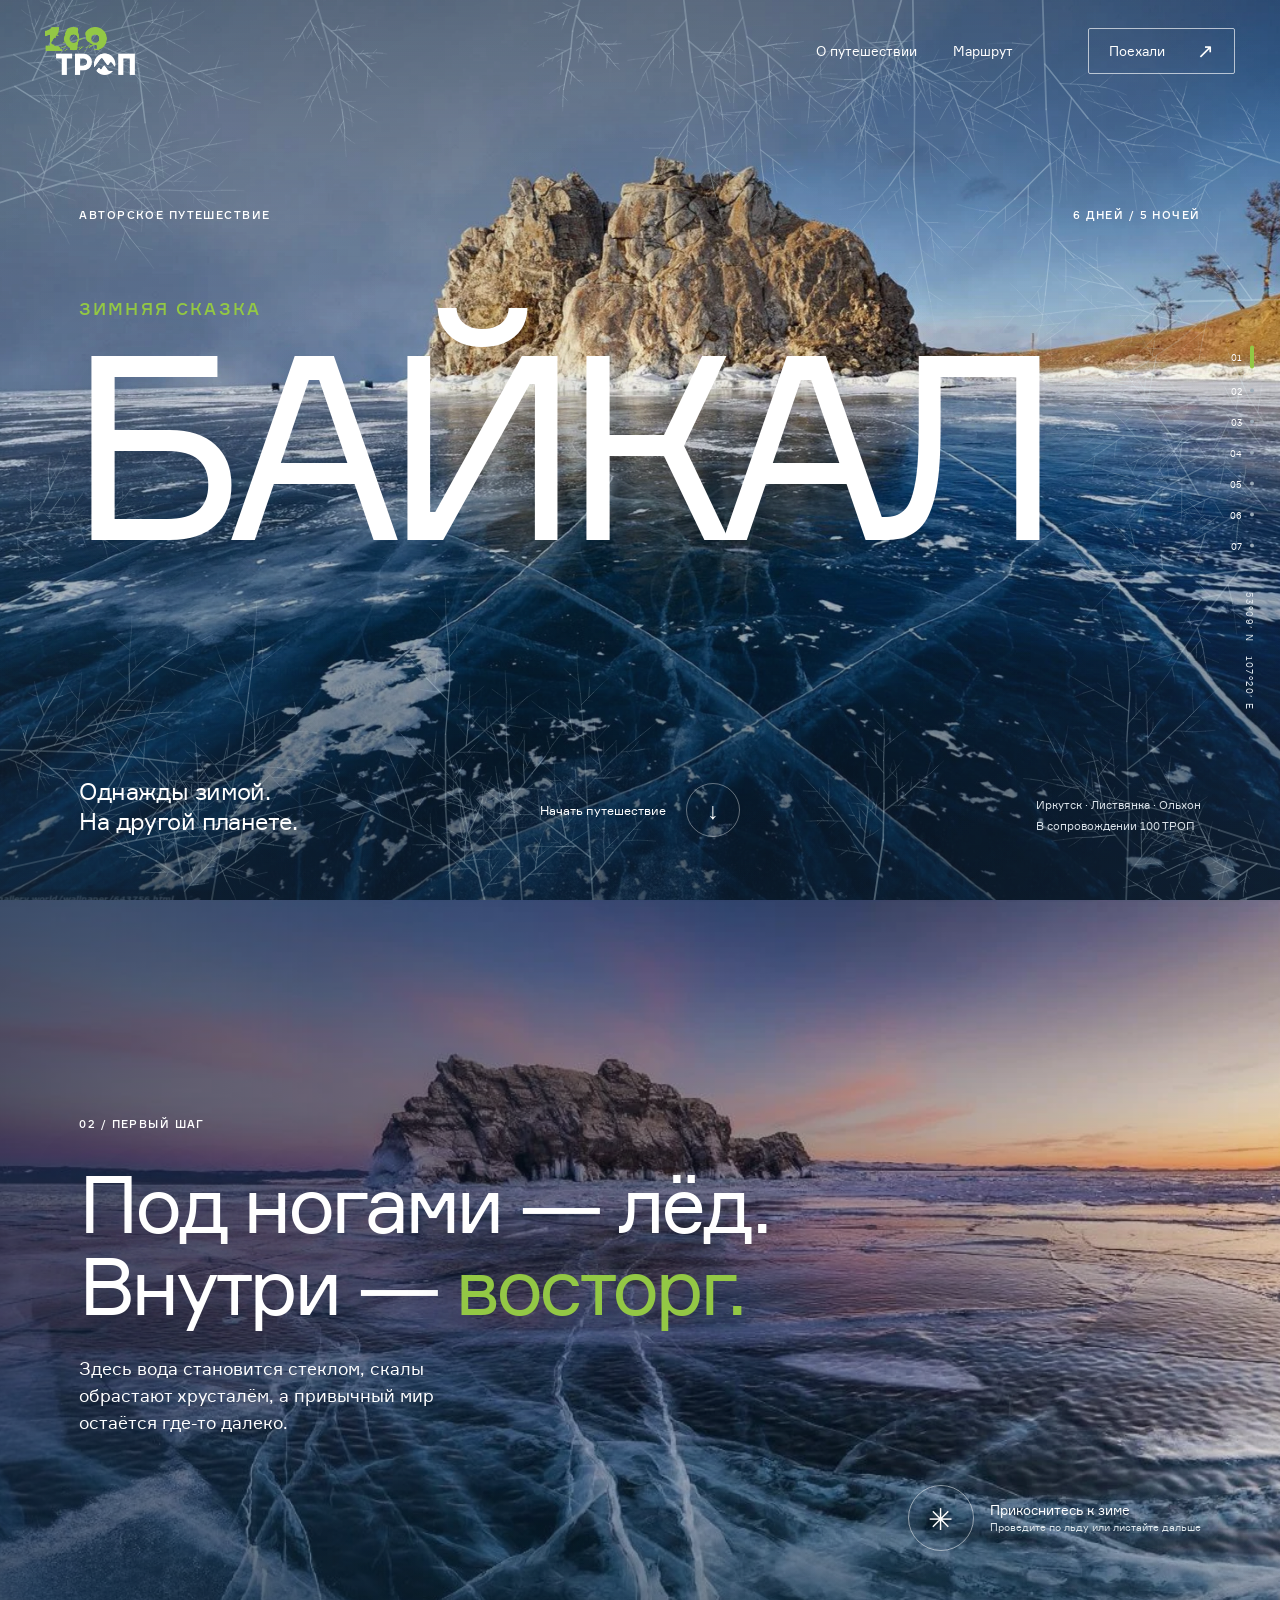
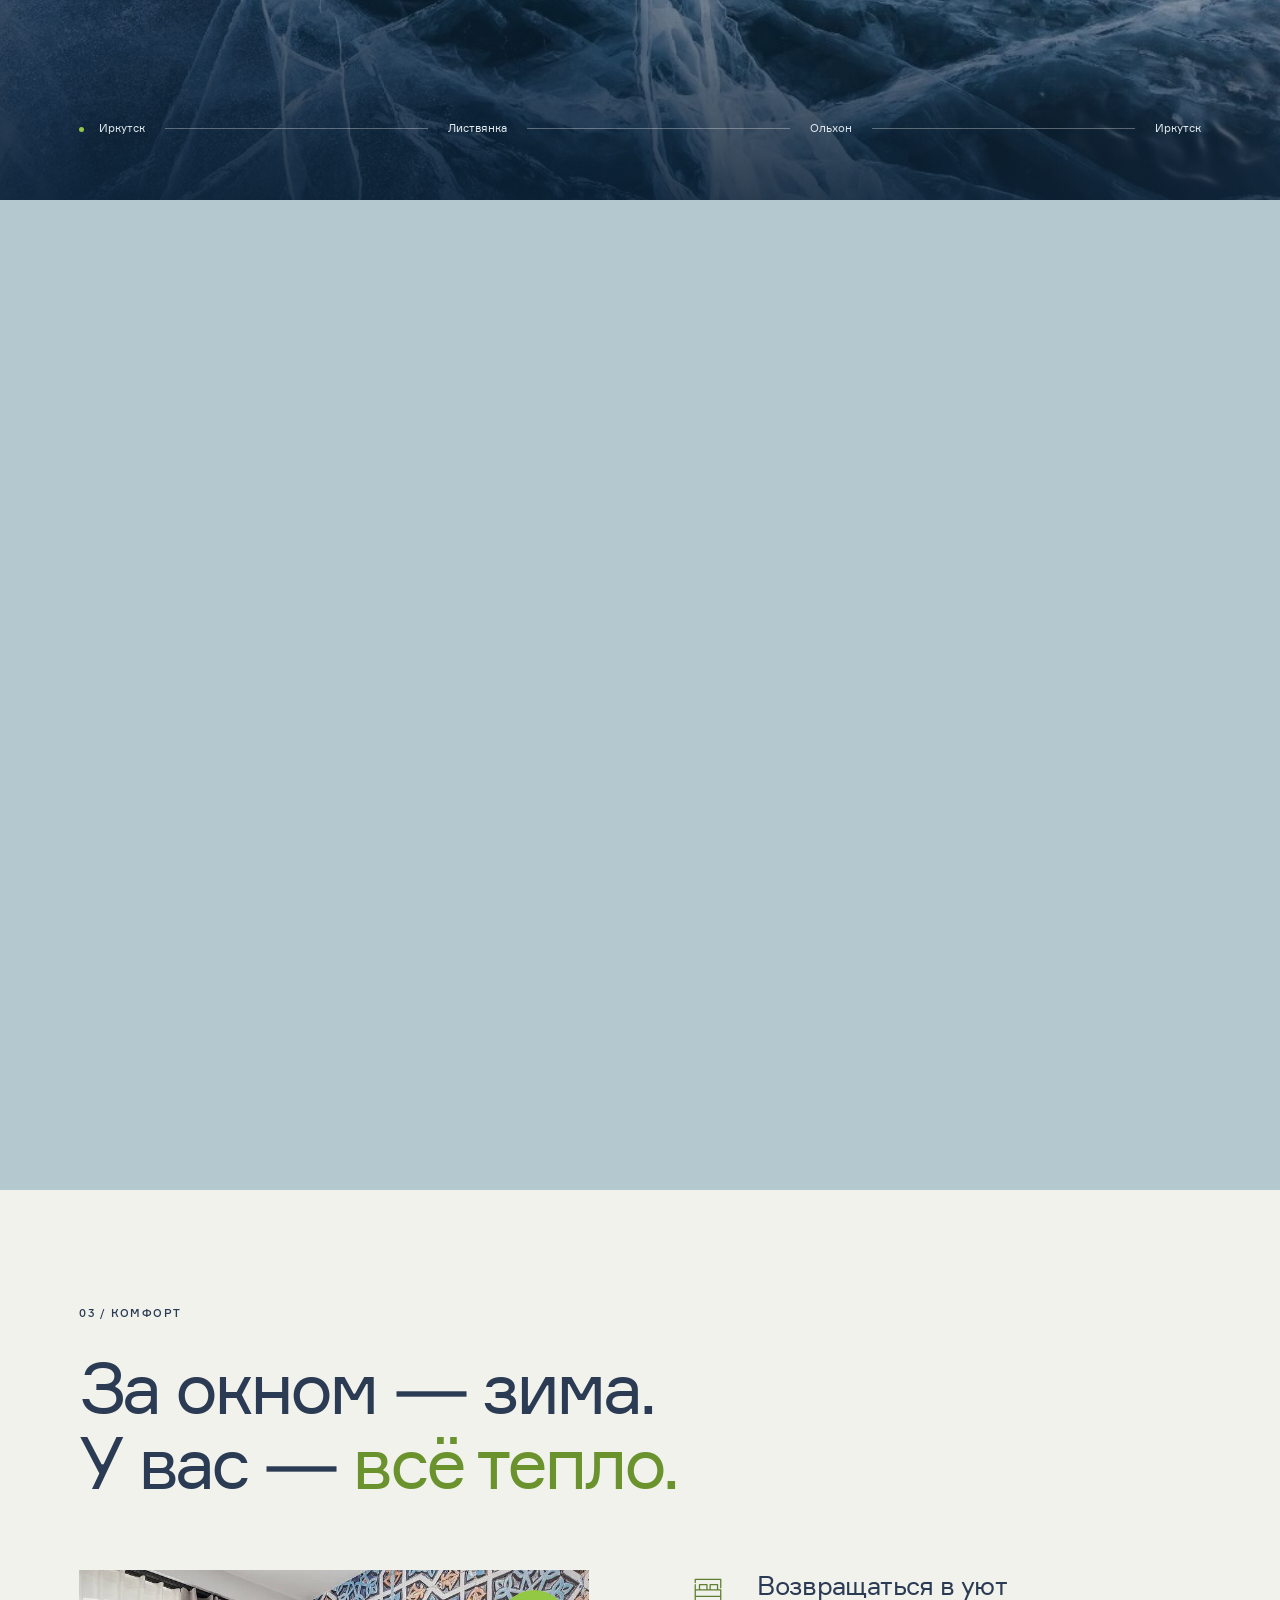
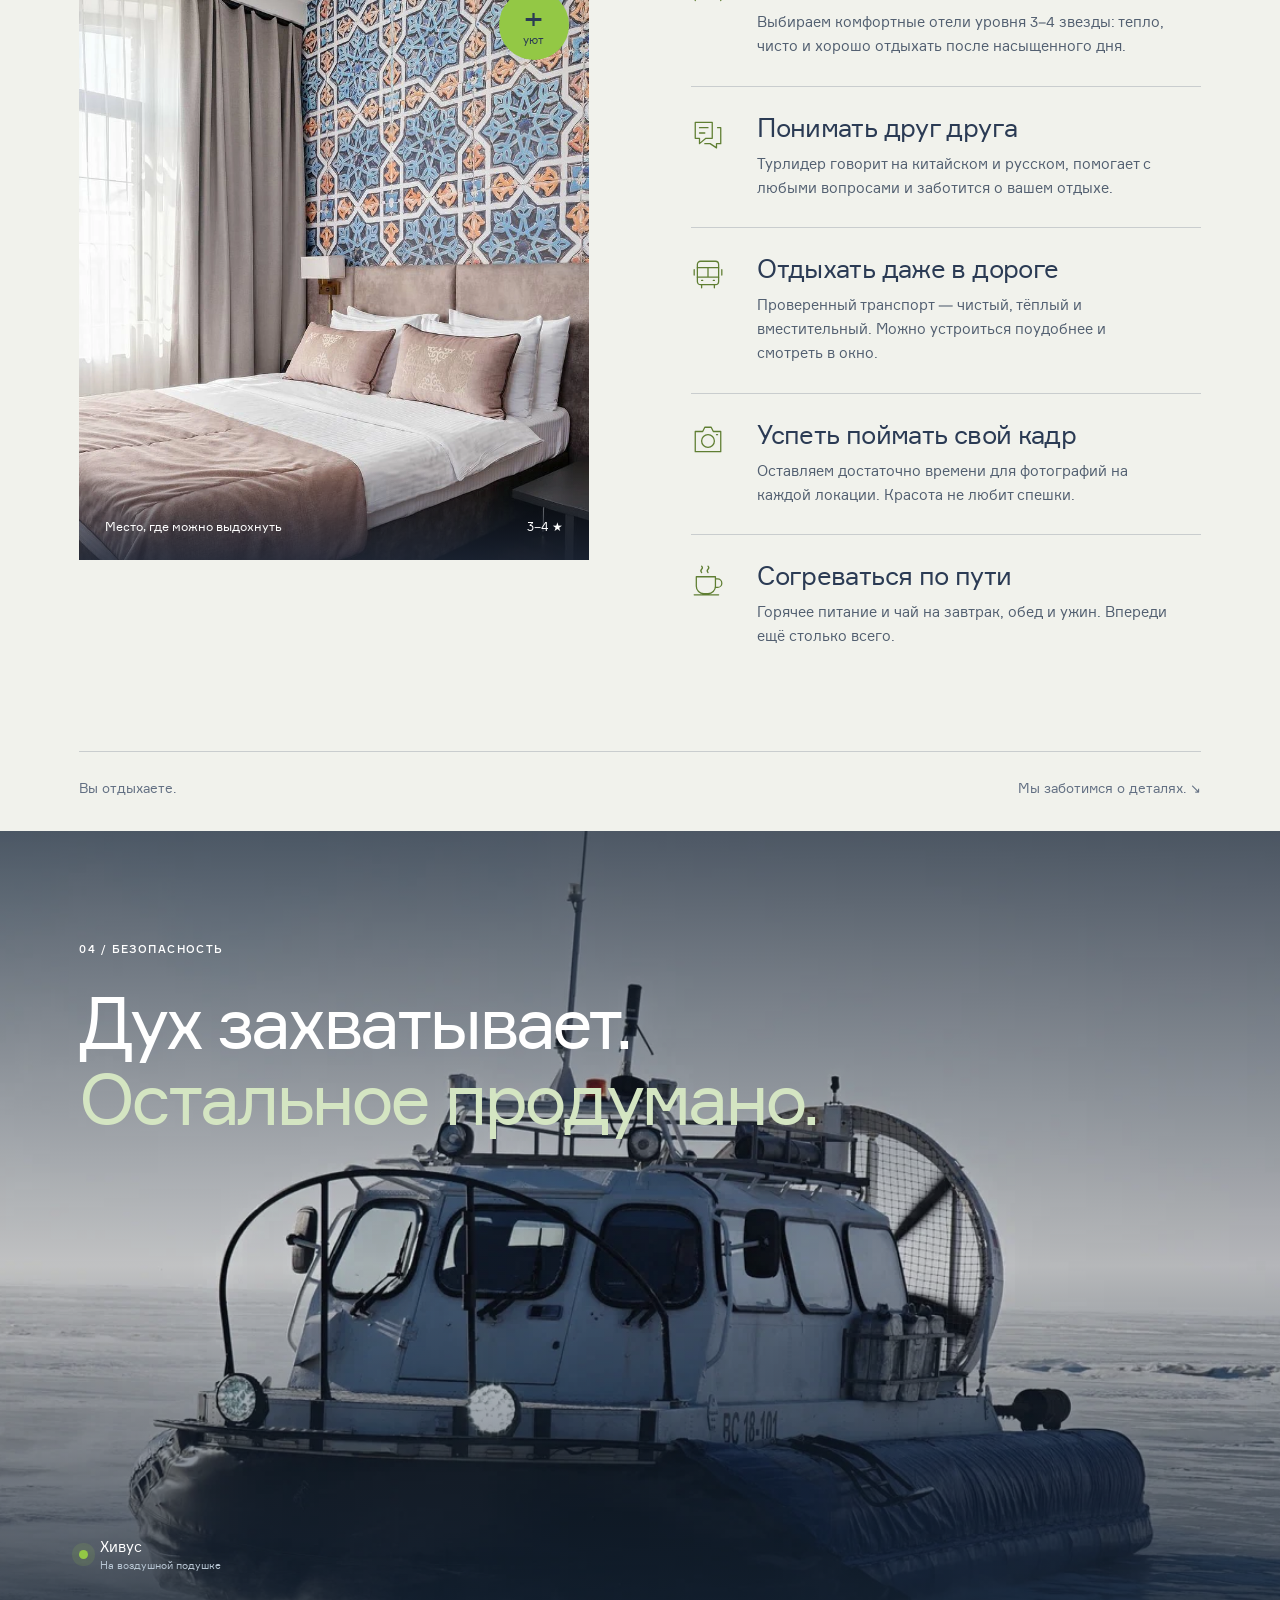
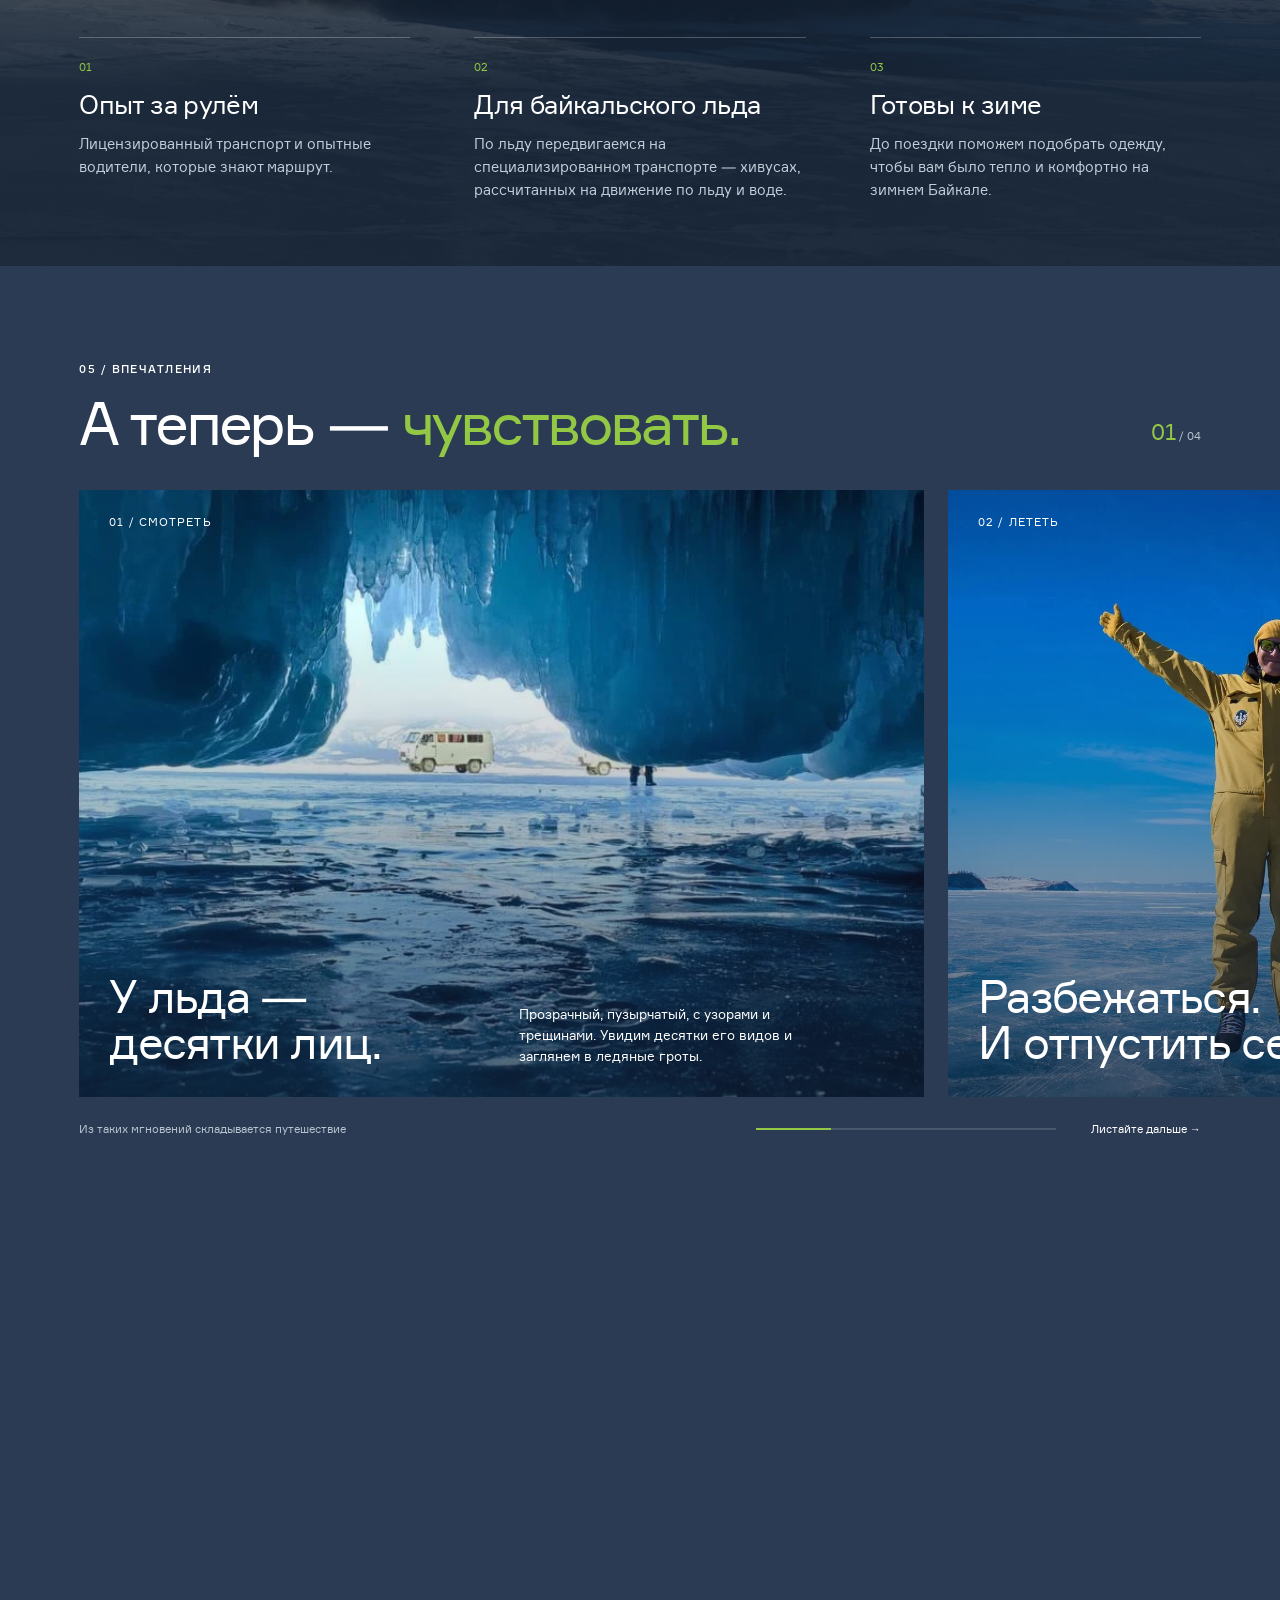
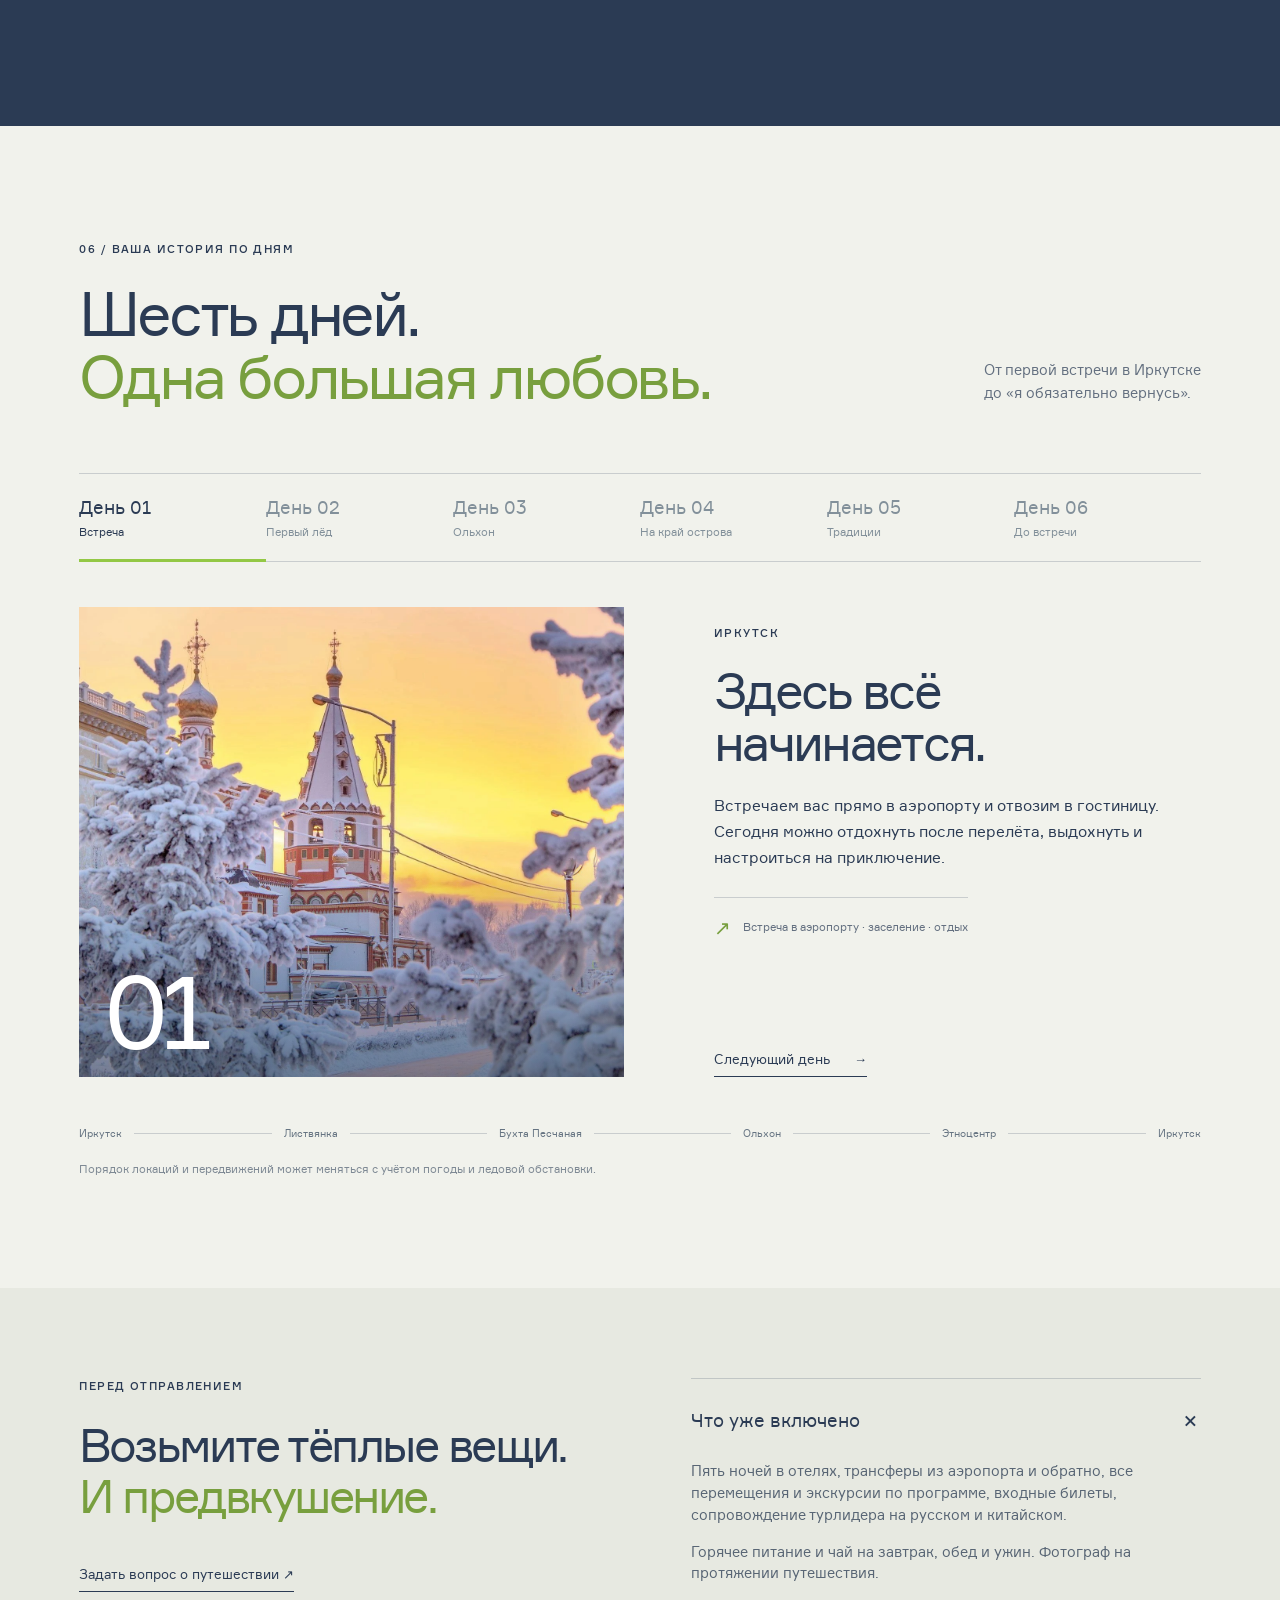
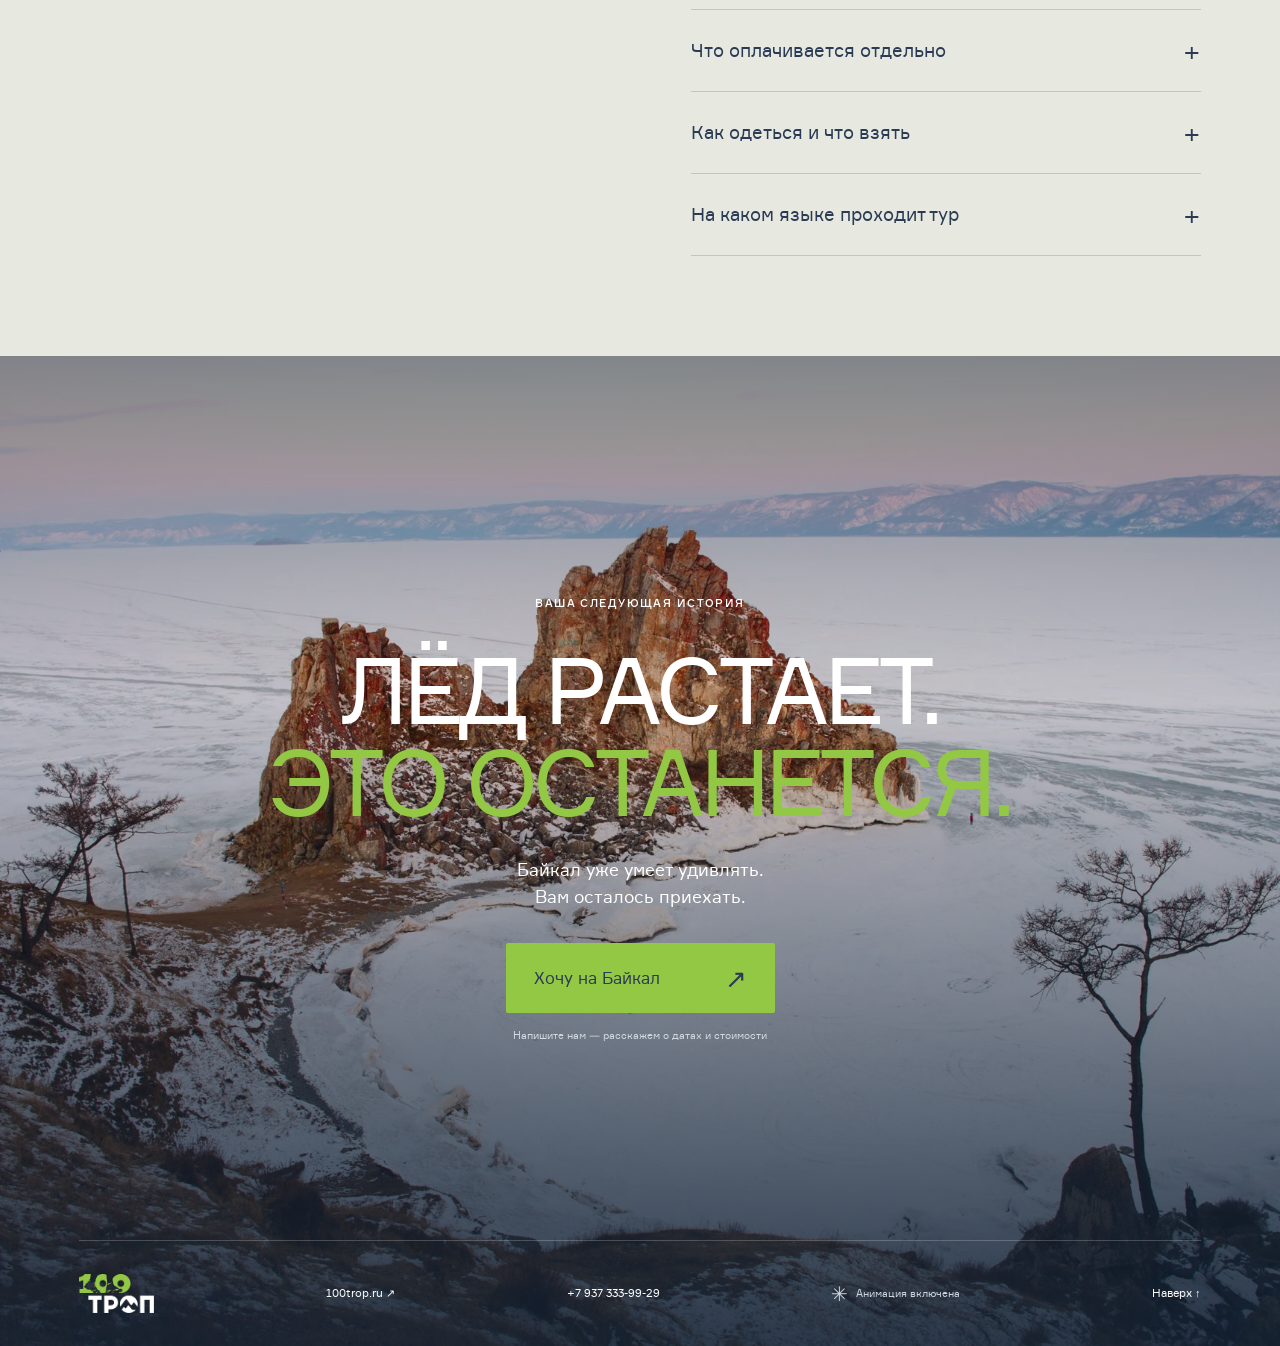
==== index.html @ 5d5bd8a5 "Add files via upload" ====
<!DOCTYPE html>
<html lang="ru">
<head>
<meta charset="UTF-8"><meta name="viewport" content="width=device-width, initial-scale=1.0">
<meta name="theme-color" content="#2B3B54">
<title>Зимняя сказка Байкала — 100 ТРОП</title>
<meta name="description" content="Шесть дней на зимнем Байкале: прозрачный лёд, Ольхон, хивусы и ужин в ледяной пещере. Комфортные отели и сопровождение на русском и китайском языках.">
<meta property="og:title" content="Байкал. Почувствовать зиму — 100 ТРОП"><meta property="og:description" content="Шесть дней, которые останутся с вами. Интерактивная история путешествия по зимнему Байкалу.">
<meta property="og:image" content="https://baikal-100trop-story.alexandrcovax.chatgpt.site/assets/hero.webp">
<link rel="icon" href="assets/favicon.svg" type="image/svg+xml">
<link rel="preload" href="assets/formular-regular.woff2" as="font" type="font/woff2" crossorigin>
<link rel="preload" href="assets/hero.webp" as="image"><link rel="stylesheet" href="style.css">
<script defer src="app.js"></script>
</head>
<body>
<a class="skip" href="#comfort">Перейти к содержанию</a>
<div class="reading-progress" aria-hidden="true"><i></i></div>
<header class="site-header">
<a href="#home" class="brand" aria-label="100 ТРОП — в начало"><img src="assets/logo.png" width="702" height="372" alt="100 ТРОП"></a>
<nav class="top-nav" aria-label="Основная навигация"><a href="#comfort">О путешествии</a><a href="#route">Маршрут</a></nav>
<a class="header-cta" href="#join">Поехали <span aria-hidden="true">↗</span></a>
</header>
<aside class="chapter-nav" aria-label="Главы путешествия">
<a href="#home" class="active" aria-label="01. Байкал"><span>01</span><i></i></a>
<a href="#discovery" aria-label="02. Первое знакомство"><span>02</span><i></i></a>
<a href="#comfort" aria-label="03. Комфорт"><span>03</span><i></i></a>
<a href="#safety" aria-label="04. Безопасность"><span>04</span><i></i></a>
<a href="#feel" aria-label="05. Впечатления"><span>05</span><i></i></a>
<a href="#route" aria-label="06. Маршрут"><span>06</span><i></i></a>
<a href="#join" aria-label="07. Поехали"><span>07</span><i></i></a>
</aside>
<main>
<section class="hero" id="home" data-chapter="01">
<img class="hero-image" src="assets/hero.webp" width="1600" height="1068" alt="Скала Шаманка и прозрачный байкальский лёд с белыми трещинами" fetchpriority="high">
<div class="hero-shade"></div><canvas id="hero-frost" aria-hidden="true"></canvas>
<div class="hero-topline"><span class="eyebrow">Авторское путешествие</span><span class="eyebrow">6 дней / 5 ночей</span></div>
<div class="hero-title"><p class="eyebrow lime">Зимняя сказка</p><h1>БАЙКАЛ</h1></div>
<div class="hero-bottom"><p>Однажды зимой.<br>На другой планете.</p><a class="round-link" href="#discovery"><span>Начать путешествие</span><b aria-hidden="true">↓</b></a><p class="hero-note">Иркутск · Листвянка · Ольхон<br>В сопровождении 100 ТРОП</p></div>
<span class="hero-coordinates" aria-hidden="true">53°09′ N &nbsp; 107°20′ E</span>
</section>

<section class="discovery" id="discovery" data-chapter="02">
<div class="discovery-stage">
<img src="assets/ice.webp" alt="Глубокие трещины в прозрачном льду Байкала на закате" width="1193" height="809" loading="lazy">
<div class="discovery-shade"></div><canvas id="ice-canvas" aria-label="Интерактивный лёд. Проведите курсором или пальцем, чтобы открыть фотографию."></canvas>
<div class="discovery-content"><p class="eyebrow">02 / Первый шаг</p><h2>Под ногами — лёд.<br>Внутри — <em>восторг.</em></h2><p class="discovery-copy">Здесь вода становится стеклом, скалы обрастают хрусталём, а привычный мир остаётся где-то далеко.</p></div>
<div class="ice-hint"><span class="touch-ring" aria-hidden="true">✳</span><span>Прикоснитесь к зиме<br><small>Проведите по льду или листайте дальше</small></span></div>
<div class="discovery-footer"><span>Иркутск</span><i></i><span>Листвянка</span><i></i><span>Ольхон</span><i></i><span>Иркутск</span></div>
</div>
</section>

<section class="comfort section-pad" id="comfort" data-chapter="03">
<div class="section-heading"><p class="eyebrow">03 / Комфорт</p><h2 class="reveal">За окном — зима.<br>У вас — <em>всё тепло.</em></h2></div>
<div class="comfort-grid">
<div class="comfort-photo reveal"><img src="assets/hotel.webp" width="1280" height="960" alt="Светлый уютный номер с большой кроватью и панорамным окном" loading="lazy"><div class="photo-caption"><span>Место, где можно выдохнуть</span><span>3–4 ★</span></div><div class="warm-mark" aria-hidden="true">+<span>уют</span></div></div>
<div class="comfort-features">
<article class="feature reveal"><svg aria-hidden="true"><use href="#icon-bed"/></svg><div><h3>Возвращаться в уют</h3><p>Выбираем комфортные отели уровня 3–4 звезды: тепло, чисто и хорошо отдыхать после насыщенного дня.</p></div></article>
<article class="feature reveal"><svg aria-hidden="true"><use href="#icon-talk"/></svg><div><h3>Понимать друг друга</h3><p>Турлидер говорит на китайском и русском, помогает с любыми вопросами и заботится о вашем отдыхе.</p></div></article>
<article class="feature reveal"><svg aria-hidden="true"><use href="#icon-bus"/></svg><div><h3>Отдыхать даже в дороге</h3><p>Проверенный транспорт — чистый, тёплый и вместительный. Можно устроиться поудобнее и смотреть в окно.</p></div></article>
<article class="feature reveal"><svg aria-hidden="true"><use href="#icon-camera"/></svg><div><h3>Успеть поймать свой кадр</h3><p>Оставляем достаточно времени для фотографий на каждой локации. Красота не любит спешки.</p></div></article>
<article class="feature reveal"><svg aria-hidden="true"><use href="#icon-cup"/></svg><div><h3>Согреваться по пути</h3><p>Горячее питание и чай на завтрак, обед и ужин. Впереди ещё столько всего.</p></div></article>
</div>
</div>
<div class="section-transition"><span>Вы отдыхаете.</span><span>Мы заботимся о деталях. ↘</span></div>
</section>

<section class="safety" id="safety" data-chapter="04">
<div class="safety-image"><img src="assets/hovercraft.webp" width="1280" height="964" alt="Хивус — судно на воздушной подушке для путешествия по льду Байкала" loading="lazy"></div>
<div class="safety-overlay"></div>
<div class="safety-content section-pad"><p class="eyebrow">04 / Безопасность</p><h2 class="reveal">Дух захватывает.<br><em>Остальное продумано.</em></h2>
<div class="safety-bottom"><div class="hovercraft-label"><span class="pulse" aria-hidden="true"></span><span>Хивус<br><small>На воздушной подушке</small></span></div>
<div class="safety-points">
<article class="reveal"><span class="point-number">01</span><h3>Опыт за рулём</h3><p>Лицензированный транспорт и опытные водители, которые знают маршрут.</p></article>
<article class="reveal"><span class="point-number">02</span><h3>Для байкальского льда</h3><p>По льду передвигаемся на специализированном транспорте — хивусах, рассчитанных на движение по льду и воде.</p></article>
<article class="reveal"><span class="point-number">03</span><h3>Готовы к зиме</h3><p>До поездки поможем подобрать одежду, чтобы вам было тепло и комфортно на зимнем Байкале.</p></article>
</div></div></div>
</section>

<section class="feel" id="feel" data-chapter="05">
<div class="feel-sticky">
<div class="feel-heading"><p class="eyebrow">05 / Впечатления</p><h2>А теперь — <em>чувствовать.</em></h2><span class="feel-counter" aria-hidden="true"><b>01</b> / 04</span></div>
<div class="feel-window"><div class="feel-track">
<article class="moment"><img src="assets/ice-cave.webp" width="1280" height="576" alt="Голубой лёд и сосульки в байкальском гроте" loading="lazy"><div class="moment-shade"></div><span class="moment-tag">01 / Смотреть</span><div class="moment-copy"><h3>У льда —<br>десятки лиц.</h3><p>Прозрачный, пузырчатый, с узорами и трещинами. Увидим десятки его видов и заглянем в ледяные гроты.</p></div></article>
<article class="moment"><img src="assets/skating.webp" width="1680" height="1119" alt="Участники путешествия катаются на коньках по прозрачному льду" loading="lazy"><div class="moment-shade"></div><span class="moment-tag">02 / Лететь</span><div class="moment-copy"><h3>Разбежаться.<br>И отпустить себя.</h3><p>Наденем коньки и покатаемся по льду. Вокруг — простор, над головой — огромное небо.</p></div></article>
<article class="moment"><img src="assets/soup.webp" width="1200" height="800" alt="Горячая уха с байкальским омулем" loading="lazy"><div class="moment-shade"></div><span class="moment-tag">03 / Пробовать</span><div class="moment-copy"><h3>Вкус места,<br>который запомнится.</h3><p>Попробуем местную кухню и байкальского омуля. А вечером устроим красивый ужин в ледяной пещере.</p></div></article>
<article class="moment"><img src="assets/culture.webp" width="960" height="1280" alt="Знакомство с местной культурой и национальными традициями" loading="lazy"><div class="moment-shade"></div><span class="moment-tag">04 / Быть вместе</span><div class="moment-copy"><h3>Поймать<br>общий ритм.</h3><p>Познакомимся с местными традициями. Станцуем национальные танцы и споём песни — вместе.</p></div></article>
</div></div>
<div class="feel-bottom"><span>Из таких мгновений складывается путешествие</span><div class="moment-progress" aria-hidden="true"><i></i></div><span class="swipe-note">Листайте дальше →</span></div>
</div>
</section>

<section class="route section-pad" id="route" data-chapter="06">
<div class="route-heading"><div><p class="eyebrow">06 / Ваша история по дням</p><h2 class="reveal">Шесть дней.<br><em>Одна большая любовь.</em></h2></div><p>От первой встречи в Иркутске<br>до «я обязательно вернусь».</p></div>
<div class="route-tabs" role="tablist" aria-label="Программа по дням">
<button id="day-tab-1" role="tab" aria-selected="true" aria-controls="day-panel" data-day="0">День 01<span>Встреча</span></button>
<button id="day-tab-2" role="tab" aria-selected="false" aria-controls="day-panel" data-day="1" tabindex="-1">День 02<span>Первый лёд</span></button>
<button id="day-tab-3" role="tab" aria-selected="false" aria-controls="day-panel" data-day="2" tabindex="-1">День 03<span>Ольхон</span></button>
<button id="day-tab-4" role="tab" aria-selected="false" aria-controls="day-panel" data-day="3" tabindex="-1">День 04<span>На край острова</span></button>
<button id="day-tab-5" role="tab" aria-selected="false" aria-controls="day-panel" data-day="4" tabindex="-1">День 05<span>Традиции</span></button>
<button id="day-tab-6" role="tab" aria-selected="false" aria-controls="day-panel" data-day="5" tabindex="-1">День 06<span>До встречи</span></button>
</div>
<div class="day-panel" id="day-panel" role="tabpanel" aria-labelledby="day-tab-1" tabindex="0">
<div class="day-photo"><img id="day-image" src="assets/irkutsk.webp" alt="Зимний Иркутск" width="1800" height="1200" loading="lazy"><span class="day-number" aria-hidden="true">01</span></div>
<div class="day-description"><p class="eyebrow" id="day-location">Иркутск</p><h3 id="day-title">Здесь всё<br>начинается.</h3><p id="day-copy">Встречаем вас прямо в аэропорту и отвозим в гостиницу. Сегодня можно отдохнуть после перелёта, выдохнуть и настроиться на приключение.</p><div class="day-note" id="day-note"><span aria-hidden="true">↗</span> Встреча в аэропорту · заселение · отдых</div><button id="next-day" class="text-link">Следующий день <span aria-hidden="true">→</span></button></div>
</div>
<div class="route-line" aria-label="Общий маршрут: Иркутск, Листвянка, бухта Песчаная, Ольхон, этноцентр, Иркутск"><span>Иркутск</span><i></i><span>Листвянка</span><i></i><span>Бухта Песчаная</span><i></i><span>Ольхон</span><i></i><span>Этноцентр</span><i></i><span>Иркутск</span></div>
<p class="route-note">Порядок локаций и передвижений может меняться с учётом погоды и ледовой обстановки.</p>
</section>

<section class="details section-pad" id="details">
<div class="details-heading"><p class="eyebrow">Перед отправлением</p><h2>Возьмите тёплые вещи.<br><em>И предвкушение.</em></h2><a href="https://t.me/sto_trop" target="_blank" rel="noopener noreferrer" class="text-link">Задать вопрос о путешествии ↗</a></div>
<div class="accordions">
<details open><summary><span>Что уже включено</span><b aria-hidden="true">+</b></summary><div class="accordion-content"><p>Пять ночей в отелях, трансферы из аэропорта и обратно, все перемещения и экскурсии по программе, входные билеты, сопровождение турлидера на русском и китайском.</p><p>Горячее питание и чай на завтрак, обед и ужин. Фотограф на протяжении путешествия.</p></div></details>
<details><summary><span>Что оплачивается отдельно</span><b aria-hidden="true">+</b></summary><div class="accordion-content"><p>Авиабилеты до Иркутска и обратно, питание вне программы, прокат коньков и костюмов для фотосессий, баня и личные расходы.</p><p>Поможем подобрать подходящие рейсы. Даты, актуальную стоимость и условия бронирования можно уточнить у команды.</p></div></details>
<details><summary><span>Как одеться и что взять</span><b aria-hidden="true">+</b></summary><div class="accordion-content"><p>Термобельё, флис, утеплённые ветрозащитные куртка и брюки. Тёплая шапка, варежки, бафф, термоноски и зимняя обувь.</p><p>Пригодятся термос, солнцезащитные очки, крем с SPF, грелки и зарядные устройства. Перед поездкой турлидер поможет проверить список.</p></div></details>
<details><summary><span>На каком языке проходит тур</span><b aria-hidden="true">+</b></summary><div class="accordion-content"><p>Группу сопровождает турлидер, говорящий на русском и китайском языках. Он помогает с бытовыми вопросами и общением в поездке.</p></div></details>
</div>
</section>

<section class="finale" id="join" data-chapter="07">
<img class="finale-image" src="assets/sunset.webp" alt="Скала Шаманка на фоне нежного зимнего заката" width="4096" height="2717" loading="lazy"><div class="finale-shade"></div>
<div class="finale-content"><p class="eyebrow">Ваша следующая история</p><h2 class="reveal">ЛЁД РАСТАЕТ.<br><em>ЭТО ОСТАНЕТСЯ.</em></h2><p>Байкал уже умеет удивлять.<br>Вам осталось приехать.</p><a class="primary-button" href="https://t.me/sto_trop" target="_blank" rel="noopener noreferrer">Хочу на Байкал <span aria-hidden="true">↗</span></a><span class="cta-note">Напишите нам — расскажем о датах и стоимости</span></div>
<footer><a href="#home" class="footer-logo" aria-label="100 ТРОП — в начало"><img src="assets/logo.png" alt="100 ТРОП" width="702" height="372"></a><a href="https://100trop.ru" target="_blank" rel="noopener noreferrer">100trop.ru ↗</a><a href="tel:+79373339929">+7 937 333-99-29</a><button id="motion-toggle" aria-pressed="false"><span aria-hidden="true">✳</span> <span id="motion-label">Анимация включена</span></button><a class="back-top" href="#home">Наверх ↑</a></footer>
</section>
</main>
<svg class="icon-defs" xmlns="http://www.w3.org/2000/svg" aria-hidden="true"><defs>
<symbol id="icon-bed" viewBox="0 0 32 32"><path d="M4 23V10m24 13v-8H4m0 6h24M4 25v-4m24 4v-4M8 15v-5h7v5m3 0v-5h7v5M4 8V5h24v8"/></symbol>
<symbol id="icon-talk" viewBox="0 0 32 32"><path d="M20 6H4v15h4v5l6-5h6V6Zm5 5h3v15h-4v4l-6-4h-5M8 11h8m-8 5h5"/></symbol>
<symbol id="icon-bus" viewBox="0 0 32 32"><rect x="6" y="4" width="20" height="22" rx="3"/><path d="M6 10h20M6 19h20M10 26v3m12-3v3M10 22h1m10 0h1M16 10v9M3 12v5m26-5v5"/></symbol>
<symbol id="icon-camera" viewBox="0 0 32 32"><path d="M11 8l2-4h6l2 4h7v19H4V8h7Z"/><circle cx="16" cy="17" r="6"/><path d="M24 11h1"/></symbol>
<symbol id="icon-cup" viewBox="0 0 32 32"><path d="M5 12h18v9a7 7 0 0 1-7 7h-4a7 7 0 0 1-7-7v-9Zm18 2h2a4 4 0 0 1 0 8h-2M10 8c-3-3 3-3 0-6m6 6c-3-3 3-3 0-6M3 29h23"/></symbol>
</defs></svg>
</body></html>
---- style.css ----
@font-face{font-family:Formular;src:url('assets/formular-regular.woff2') format('woff2');font-weight:400;font-style:normal;font-display:swap}@font-face{font-family:Formular;src:url('assets/formular-medium.woff2') format('woff2');font-weight:500 900;font-style:normal;font-display:swap}
:root{--navy:#2b3b54;--deep:#142335;--lime:#93c845;--paper:#f1f2ec;--white:#fff;--ink:#2b3b54;--line:rgba(43,59,84,.2);--pad:6.2vw;--hero-p:0;--discovery-p:0}
*{box-sizing:border-box}html{scroll-behavior:smooth;scroll-padding-top:70px}body{margin:0;background:var(--navy);color:white;font-family:Formular,Arial,sans-serif;-webkit-font-smoothing:antialiased;overflow-x:clip}a{color:inherit;text-decoration:none}button{font:inherit;cursor:pointer;color:inherit}img{display:block;width:100%;height:100%;object-fit:cover}button,a{-webkit-tap-highlight-color:transparent}button:focus-visible,a:focus-visible,summary:focus-visible,[tabindex]:focus-visible{outline:2px solid var(--lime);outline-offset:7px}::selection{background:var(--lime);color:var(--navy)}h1,h2,h3,p{margin:0}h1,h2,h3{font-weight:400;letter-spacing:-.055em}h2{font-size:clamp(42px,5.5vw,86px);line-height:1.07}h2 em{font-style:normal;color:var(--lime)}p{line-height:1.55}svg{fill:none;stroke:currentColor;stroke-linecap:round;stroke-linejoin:round}button{border:0}section{position:relative}section[id]{scroll-margin-top:0}.eyebrow{text-transform:uppercase;letter-spacing:.13em;font-size:11px;line-height:1.5;font-weight:500}.lime{color:var(--lime)}.section-pad{padding:110px var(--pad)}.skip{position:fixed;left:20px;top:-100px;z-index:100;background:var(--lime);color:var(--navy);padding:15px}.skip:focus{top:20px}.icon-defs{position:absolute;width:0;height:0;overflow:hidden}.reading-progress{position:fixed;z-index:101;height:2px;inset:0 0 auto;pointer-events:none}.reading-progress i{display:block;height:100%;background:var(--lime);width:100%;transform-origin:left;transform:scaleX(0)}
.site-header{position:fixed;top:0;left:0;width:100%;z-index:50;display:flex;align-items:center;justify-content:space-between;padding:27px 3.5vw;transition:background .35s,padding .35s;gap:30px}.site-header.scrolled{background:rgba(26,42,61,.91);backdrop-filter:blur(15px);padding-top:15px;padding-bottom:15px}.brand{width:90px;flex-shrink:0}.brand img{object-fit:contain}.top-nav{display:flex;gap:36px;margin-left:auto;margin-right:45px}.top-nav a{font-size:13px;position:relative;padding:8px 0}.top-nav a:after{content:'';position:absolute;bottom:0;left:0;width:0;height:1px;background:var(--lime);transition:width .3s}.top-nav a:hover:after{width:100%}.header-cta{border:1px solid rgba(255,255,255,.65);font-size:13px;display:flex;align-items:center;gap:32px;padding:12px 20px;border-radius:2px;transition:.25s}.header-cta span{font-size:20px;line-height:1}.header-cta:hover{background:var(--lime);color:var(--navy);border-color:var(--lime)}
.chapter-nav{position:fixed;right:26px;top:50%;z-index:40;transform:translateY(-50%);display:flex;flex-direction:column;gap:13px;mix-blend-mode:normal}.chapter-nav a{display:flex;align-items:center;justify-content:flex-end;gap:8px;min-height:18px;color:white}.chapter-nav a span{font-size:9px;opacity:0;transition:.3s}.chapter-nav a i{width:4px;height:4px;background:#9babb8;border-radius:50%;transition:.3s}.chapter-nav a.active span,.chapter-nav a:hover span{opacity:1}.chapter-nav a.active i{background:var(--lime);height:23px;border-radius:3px}.chapter-nav.on-light a{color:var(--navy)}
.hero{min-height:760px;height:100svh;overflow:hidden;background:var(--navy)}.hero-image{position:absolute;inset:0;object-position:50% 48%;transform:scale(calc(1.035 + var(--hero-p)*.06)) translateY(calc(var(--hero-p)*60px));will-change:transform}.hero-shade{position:absolute;inset:0;background:linear-gradient(180deg,rgba(15,32,52,.35),rgba(10,26,43,.12) 25%,rgba(10,26,43,.02) 42%,rgba(9,23,39,.74) 100%)}#hero-frost{position:absolute;inset:0;width:100%;height:100%;pointer-events:none;opacity:.52}.hero-topline{position:absolute;top:23%;left:var(--pad);right:var(--pad);display:flex;justify-content:space-between;align-items:center}.hero-title{position:absolute;top:33%;left:var(--pad);right:var(--pad);transform:translateY(calc(var(--hero-p)*-35px));will-change:transform}.hero-title p{font-size:clamp(12px,1.3vw,18px);margin-bottom:10px}.hero h1{font-size:clamp(100px,19.5vw,340px);line-height:.92;letter-spacing:-.075em;margin-left:-.045em;white-space:nowrap;text-shadow:0 5px 60px #0a182833}.hero-bottom{position:absolute;bottom:7%;left:var(--pad);right:var(--pad);display:grid;grid-template-columns:1fr 1fr 1fr;align-items:end;gap:30px}.hero-bottom>p:first-child{font-size:clamp(19px,1.8vw,28px);line-height:1.3;letter-spacing:-.025em}.round-link{display:flex;align-items:center;gap:20px;justify-self:center;font-size:12px}.round-link b{border:1px solid #ffffff60;border-radius:50%;width:54px;height:54px;display:grid;place-items:center;font-weight:400;font-size:23px;transition:.3s}.round-link:hover b{background:var(--lime);color:var(--navy);border-color:var(--lime);transform:translateY(4px)}.hero-note{font-size:11px;color:#dbe3ea;justify-self:end;line-height:1.9}.hero-coordinates{position:absolute;right:25px;bottom:190px;writing-mode:vertical-rl;letter-spacing:.16em;font-size:9px;color:#dbe3ea}
.discovery{height:210svh;min-height:1400px;background:#b4c9cf}.discovery-stage{position:sticky;top:0;height:100svh;min-height:640px;overflow:hidden}.discovery-stage>img{position:absolute;inset:0;transform:scale(calc(1.13 - var(--discovery-p)*.13));object-position:center 60%}.discovery-shade{position:absolute;inset:0;background:linear-gradient(90deg,rgba(12,33,54,.62),rgba(12,33,54,.1)),linear-gradient(0deg,rgba(12,33,54,.8),transparent 35%)}#ice-canvas{position:absolute;inset:0;width:100%;height:100%;cursor:crosshair;touch-action:pan-y;opacity:calc(1 - var(--discovery-p));transition:opacity .1s linear}.discovery-content{position:absolute;top:24%;left:var(--pad);right:var(--pad);pointer-events:none}.discovery-content h2{margin-top:30px;max-width:1050px;font-size:clamp(40px,6vw,94px);text-shadow:0 3px 45px #14233580}.discovery-copy{max-width:360px;font-size:17px;margin-top:28px;line-height:1.6}.ice-hint{position:absolute;right:var(--pad);top:65%;display:flex;align-items:center;gap:16px;pointer-events:none;font-size:13px;opacity:calc(1 - var(--discovery-p)*1.4)}.ice-hint small{font-size:10px;color:#e0e8ed}.touch-ring{border:1px solid #ffffff80;width:66px;height:66px;border-radius:50%;display:grid;place-items:center;font-size:30px;animation:breathe 3s infinite}.discovery-footer{position:absolute;bottom:65px;left:var(--pad);right:var(--pad);display:flex;align-items:center;gap:20px;font-size:11px;color:#e0e8ed}.discovery-footer i{height:1px;flex:1;background:#ffffff50}.discovery-footer span:first-child:before{content:'';width:5px;height:5px;border-radius:50%;display:inline-block;background:var(--lime);margin-right:15px}
.comfort{background:var(--paper);color:var(--ink);padding-top:115px;padding-bottom:35px}.comfort em{color:#6a922d}.section-heading .eyebrow{margin-bottom:28px}.comfort-grid{display:grid;grid-template-columns:1fr 1fr;gap:8vw;align-items:start;margin-top:70px}.comfort-photo{position:sticky;top:135px;height:590px;overflow:hidden}.comfort-photo img{object-position:49% 50%;transition:transform 1.2s}.comfort-photo:hover img{transform:scale(1.04)}.photo-caption{position:absolute;bottom:0;left:0;right:0;padding:50px 26px 26px;background:linear-gradient(transparent,#1f293bc9);color:white;display:flex;justify-content:space-between;gap:15px;font-size:12px}.warm-mark{position:absolute;top:20px;right:20px;border-radius:100%;width:70px;height:70px;background:var(--lime);color:var(--navy);display:flex;flex-direction:column;align-items:center;justify-content:center;font-size:30px;line-height:.9}.warm-mark span{font-size:11px;margin-top:5px}.feature{display:grid;grid-template-columns:44px 1fr;gap:22px;border-top:1px solid var(--line);padding:25px 0 28px}.feature:first-child{padding-top:0;border-top:0}.feature svg{width:34px;height:34px;stroke-width:1.2;color:#5f7e32;margin-top:4px}.feature h3{font-size:25px;letter-spacing:-.025em;margin-bottom:9px}.feature p{font-size:14px;line-height:1.7;color:#536071;max-width:410px}.section-transition{border-top:1px solid var(--line);display:flex;justify-content:space-between;gap:15px;padding-top:28px;margin-top:75px;font-size:13px;color:#637083}
.safety{min-height:900px;height:115svh;max-height:1300px;overflow:hidden;background:var(--navy)}.safety-image{position:absolute;inset:0}.safety-image img{object-position:50% 47%;filter:saturate(.65);transform:scale(1.04)}.safety-overlay{position:absolute;inset:0;background:linear-gradient(180deg,rgba(20,35,53,.7),rgba(20,35,53,.12) 42%,rgba(20,35,53,.95) 83%)}.safety-content{position:relative;height:100%;display:flex;flex-direction:column;padding-top:110px;padding-bottom:65px}.safety-content h2{margin-top:28px;max-width:1050px}.safety-content h2 em{color:#d4e5c2}.safety-bottom{margin-top:auto}.hovercraft-label{display:flex;gap:12px;align-items:center;font-size:14px;margin-bottom:65px}.hovercraft-label small{font-size:10px;color:#b8c6d4}.pulse{background:var(--lime);width:9px;height:9px;border-radius:50%;box-shadow:0 0 0 7px #93c84522;animation:pulse 3s infinite}.safety-points{display:grid;grid-template-columns:1fr 1fr 1fr;gap:5vw}.safety-points article{position:relative;border-top:1px solid #ffffff40;padding-top:22px}.point-number{font-size:11px;color:var(--lime);margin-bottom:15px;display:block}.safety-points h3{font-size:25px;letter-spacing:-.025em;margin-bottom:12px}.safety-points p{font-size:14px;line-height:1.65;max-width:330px;color:#c1cdd9}
.feel{height:340svh;background:var(--navy)}.feel-sticky{position:sticky;top:0;height:100svh;min-height:710px;overflow:hidden;display:flex;flex-direction:column;padding-top:95px}.feel-heading{padding:0 var(--pad);position:relative}.feel-heading .eyebrow{margin-bottom:16px}.feel-heading h2{font-size:clamp(38px,4.5vw,70px)}.feel-counter{position:absolute;bottom:10px;right:var(--pad);font-size:11px;color:#bbc5ce}.feel-counter b{font-size:22px;color:var(--lime);font-weight:400}.feel-window{overflow:hidden;margin-top:35px;flex:1;min-height:0}.feel-track{display:flex;gap:24px;height:100%;padding-left:var(--pad);width:max-content;will-change:transform}.moment{width:66vw;max-width:1140px;flex-shrink:0;height:100%;min-height:350px;position:relative;overflow:hidden}.moment>img{object-position:center 55%;transform:scale(1.015)}.moment:nth-child(4)>img{object-position:center 30%}.moment-shade{position:absolute;inset:0;background:linear-gradient(180deg,#13213322 0%,transparent 20%,#101f34b3 100%)}.moment-tag{position:absolute;top:25px;left:30px;font-size:11px;letter-spacing:.1em;text-transform:uppercase}.moment-copy{position:absolute;bottom:30px;left:30px;right:30px;display:grid;grid-template-columns:1fr 1fr;align-items:end;gap:35px}.moment h3{font-size:clamp(30px,3.4vw,54px);line-height:1.07;letter-spacing:-.04em}.moment-copy p{font-size:13px;line-height:1.6;max-width:300px}.feel-bottom{padding:25px var(--pad) 30px;display:flex;align-items:center;gap:35px;font-size:11px;color:#b7c3cf}.moment-progress{height:2px;flex:1;background:#ffffff26;max-width:300px;margin-left:auto}.moment-progress i{display:block;height:100%;width:25%;background:var(--lime);transition:width .15s linear}.swipe-note{color:white}
.route{background:var(--paper);color:var(--navy);padding-top:115px}.route em,.details em{color:#789f3e}.route-heading{display:flex;justify-content:space-between;gap:50px;align-items:end}.route-heading h2{font-size:clamp(40px,4.6vw,72px);margin-top:25px}.route-heading>p{font-size:14px;color:#647080;line-height:1.65;margin-bottom:4px}.route-tabs{display:flex;gap:0;border-bottom:1px solid var(--line);margin-top:65px}.route-tabs button{text-align:left;background:transparent;flex:1;border-top:1px solid var(--line);padding:22px 12px 22px 0;font-size:18px;color:#82909a;position:relative;transition:.2s;min-width:0}.route-tabs button:after{content:'';position:absolute;bottom:-1px;left:0;right:0;height:3px;background:transparent;transition:.2s}.route-tabs button span{font-size:11px;display:block;margin-top:7px}.route-tabs button[aria-selected="true"]{color:var(--navy)}.route-tabs button[aria-selected="true"]:after{background:var(--lime)}.route-tabs button:hover{color:var(--navy)}.day-panel{display:grid;grid-template-columns:1.12fr 1fr;gap:7vw;margin-top:45px;min-height:470px}.day-photo{position:relative;height:470px;overflow:hidden}.day-photo:after{content:'';position:absolute;inset:0;background:linear-gradient(0deg,#14233580,transparent 45%)}.day-photo img{transition:opacity .2s}.day-number{position:absolute;bottom:15px;left:25px;font-size:100px;letter-spacing:-.07em;color:white;z-index:1;line-height:1}.day-description{padding-top:18px;display:flex;flex-direction:column;align-items:flex-start}.day-description h3{font-size:clamp(34px,3.8vw,59px);line-height:1.08;margin:23px 0}.day-description>p:not(.eyebrow){font-size:15px;line-height:1.75;max-width:480px}.day-note{border-top:1px solid var(--line);margin-top:25px;padding-top:20px;font-size:11px;color:#647080;line-height:1.7;display:flex;gap:12px}.day-note span{color:#789f3e;font-size:20px;line-height:1}.text-link{background:none;display:inline-flex;gap:24px;align-items:center;border-bottom:1px solid currentColor;padding:9px 0;font-size:13px;color:var(--navy)}.day-description .text-link{margin-top:auto}.text-link:hover{color:#698e30}.route-line{display:flex;gap:12px;align-items:center;margin-top:50px;font-size:10px;color:#667482;white-space:nowrap}.route-line i{flex:1;height:1px;background:var(--line)}.route-note{font-size:11px;color:#7e8994;margin-top:22px}
.details{display:grid;grid-template-columns:1fr 1fr;gap:8vw;background:#e7e9e1;color:var(--navy);padding-top:90px;padding-bottom:100px}.details-heading h2{font-size:clamp(32px,3.5vw,52px);margin:25px 0 35px;line-height:1.14}.accordions{border-top:1px solid var(--line)}details{border-bottom:1px solid var(--line)}summary{display:flex;justify-content:space-between;align-items:center;gap:25px;cursor:pointer;list-style:none;padding:25px 0;font-size:18px}summary::-webkit-details-marker{display:none}summary b{font-weight:400;font-size:25px;transition:transform .3s}details[open] summary b{transform:rotate(45deg)}.accordion-content{padding:0 35px 25px 0;color:#596675;font-size:14px;line-height:1.7}.accordion-content p+p{margin-top:15px}
.finale{min-height:850px;height:110svh;max-height:1300px;overflow:hidden;display:flex;flex-direction:column}.finale-image{position:absolute;inset:0;object-position:center 65%}.finale-shade{position:absolute;inset:0;background:linear-gradient(180deg,#14233588,#1423352b 35%,#142335db 100%)}.finale-content{position:relative;text-align:center;margin:auto 0;padding:120px 6vw 80px}.finale h2{font-size:clamp(43px,7vw,115px);line-height:1.03;margin:32px 0 28px;letter-spacing:-.055em}.finale h2 em{color:var(--lime)}.finale-content>p:not(.eyebrow){font-size:17px;line-height:1.6}.primary-button{display:inline-flex;align-items:center;gap:65px;background:var(--lime);color:var(--navy);font-size:16px;padding:22px 28px;border-radius:2px;margin-top:32px;transition:background .3s,transform .3s}.primary-button span{font-size:26px;line-height:1}.primary-button:hover{background:#a9da61;transform:translateY(-3px)}.cta-note{display:block;margin-top:16px;font-size:10px;color:#d2dbe2}footer{position:relative;display:flex;align-items:center;justify-content:space-between;gap:25px;margin:0 var(--pad);padding:30px 0;border-top:1px solid #ffffff33;font-size:11px}.footer-logo{width:75px}.footer-logo img{object-fit:contain}footer button{background:none;font-size:10px;display:flex;align-items:center;gap:8px;padding:10px 0;color:#ccd5de}footer button>span:first-child{font-size:20px}.back-top{margin-left:20px}footer a:hover{color:var(--lime)}
.js .reveal{opacity:0;transform:translateY(28px);transition:opacity .8s ease,transform .8s cubic-bezier(.2,.65,.3,1)}.js .reveal.visible{opacity:1;transform:none}.no-motion *{scroll-behavior:auto!important;animation:none!important;transition:none!important}.no-motion .reveal{opacity:1;transform:none}.no-motion #hero-frost{display:none}.no-motion .hero-image,.no-motion .hero-title,.no-motion .discovery-stage>img{transform:none}.no-motion .discovery{height:100svh;min-height:640px}.no-motion #ice-canvas,.no-motion .ice-hint{display:none}.no-motion .feel{height:auto}.no-motion .feel-sticky{height:auto;min-height:0;position:relative;padding-bottom:20px}.no-motion .feel-window{overflow-x:auto;scroll-snap-type:x mandatory;padding-bottom:8px}.no-motion .feel-track{transform:none!important;padding-right:var(--pad)}.no-motion .moment{height:530px;scroll-snap-align:center}.no-motion .moment-progress{display:none}.no-motion .feel-counter{display:none}
@keyframes pulse{50%{box-shadow:0 0 0 14px #93c84500}}@keyframes breathe{50%{transform:scale(1.08);border-color:#ffffff33}}
@media(min-width:1800px){:root{--pad:max(6.2vw,calc((100vw - 1700px)/2))}.hero h1{font-size:min(19.5vw,360px)}}
@media(max-width:1100px){:root{--pad:6vw}.chapter-nav{right:15px}.hero{min-height:680px}.hero-bottom{grid-template-columns:1fr 1fr}.hero-note{display:none}.hero-title{top:38%}.hero-topline{top:25%}.comfort-grid{gap:5vw}.comfort-photo{height:570px}.feature{gap:15px;grid-template-columns:35px 1fr}.feature h3{font-size:22px}.safety{height:105svh;min-height:850px}.safety-points{gap:3.5vw}.safety-points h3{font-size:22px}.moment{width:75vw}.moment-copy{grid-template-columns:1fr;gap:16px}.moment-copy p{max-width:430px}.route-heading>p{display:none}.route-tabs button{font-size:16px}.day-panel{gap:5vw}.day-photo{height:460px}.day-description>p:not(.eyebrow){font-size:14px}.day-description h3{font-size:37px}.details{gap:5vw}footer{gap:15px}.back-top{display:none}}
@media(max-width:760px){:root{--pad:24px}html{scroll-padding-top:70px}.section-pad{padding:80px var(--pad)}.site-header{padding:20px 22px;gap:20px}.site-header.scrolled{padding:12px 22px}.brand{width:66px}.header-cta{padding:10px 14px;gap:22px;font-size:11px}.header-cta span{font-size:17px}.top-nav{display:none}.chapter-nav{display:none}.eyebrow{font-size:10px;letter-spacing:.1em}h2{font-size:39px;letter-spacing:-.05em}.hero{min-height:650px;height:100svh;max-height:1100px}.hero-image{object-position:61% center}.hero-shade{background:linear-gradient(180deg,#14233545,transparent 30%,#14233524 55%,#142335dd)}.hero-topline{top:25%;align-items:start}.hero-topline .eyebrow{font-size:9px;max-width:120px}.hero-title{top:39%}.hero-title p{font-size:11px;margin-bottom:15px}.hero h1{font-size:20vw;letter-spacing:-.08em}.hero-bottom{bottom:7%;display:flex;align-items:start;justify-content:space-between;gap:16px}.hero-bottom>p:first-child{font-size:18px;line-height:1.4;max-width:160px}.round-link{font-size:10px;display:flex;flex-direction:column-reverse;align-items:flex-end;gap:11px;max-width:130px;text-align:right}.round-link b{width:45px;height:45px;font-size:20px}.hero-coordinates{display:none}.discovery{height:175svh;min-height:1100px}.discovery-stage{min-height:600px}.discovery-content{top:24%}.discovery-content h2{font-size:41px;margin-top:25px}.discovery-copy{font-size:14px;margin-top:25px;max-width:280px}.discovery-stage>img{object-position:54% center}.ice-hint{top:auto;bottom:135px;right:auto;left:var(--pad);font-size:11px;gap:12px}.touch-ring{width:48px;height:48px;font-size:23px}.ice-hint small{font-size:9px}.discovery-footer{bottom:55px;gap:10px;font-size:8px}.discovery-footer span:first-child:before{display:none}.comfort{padding-top:80px;padding-bottom:30px}.section-heading .eyebrow{margin-bottom:23px}.comfort-grid{grid-template-columns:1fr;gap:35px;margin-top:35px}.comfort-photo{position:relative;top:auto;height:390px}.photo-caption{font-size:10px;padding:50px 20px 20px}.feature{grid-template-columns:34px 1fr;gap:19px;padding:23px 0}.feature h3{font-size:23px}.feature p{font-size:14px}.feature svg{width:30px;height:30px}.section-transition{margin-top:20px;padding-top:23px;font-size:10px}.safety{height:auto;min-height:1000px;max-height:none}.safety-content{padding-top:80px;padding-bottom:55px;min-height:1000px}.safety-content h2{font-size:39px;margin-top:23px}.safety-image{height:600px}.safety-image img{object-position:55% center}.safety-overlay{background:linear-gradient(180deg,#142335aa,#14233540 20%,#2b3b54 52%)}.safety-bottom{margin-top:210px}.hovercraft-label{margin-bottom:35px;font-size:12px}.safety-points{grid-template-columns:1fr;gap:25px}.safety-points article{padding-top:18px;padding-left:34px}.point-number{position:absolute;top:22px;left:0;margin:0;font-size:10px}.safety-points h3{font-size:23px;margin-bottom:8px}.safety-points p{font-size:14px;max-width:none}.feel{height:285svh}.feel-sticky{padding-top:95px;min-height:660px}.feel-heading .eyebrow{margin-bottom:18px}.feel-heading h2{font-size:35px;max-width:300px;line-height:1.15}.feel-counter{font-size:9px;bottom:3px}.feel-counter b{font-size:17px}.feel-window{margin-top:30px}.feel-track{gap:15px}.moment{width:84vw;min-height:360px}.moment-tag{left:22px;top:22px;font-size:9px}.moment-copy{left:22px;bottom:25px;right:22px;gap:16px}.moment h3{font-size:33px}.moment-copy p{font-size:12px;line-height:1.65}.moment:nth-child(2)>img{object-position:54% center}.moment:nth-child(3)>img{object-position:43% center}.feel-bottom{padding:22px var(--pad) 28px;gap:20px;font-size:9px}.feel-bottom>span:first-child{display:none}.moment-progress{margin-left:0}.swipe-note{white-space:nowrap}.route-heading h2{font-size:38px}.route-tabs{margin-top:35px;overflow-x:auto;scrollbar-width:thin;scrollbar-color:#93c845 transparent}.route-tabs button{min-width:100px;padding:18px 12px 18px 0;font-size:15px}.route-tabs button span{font-size:9px;margin-top:6px}.day-panel{grid-template-columns:1fr;margin-top:27px;gap:22px}.day-photo{height:300px}.day-number{font-size:75px;bottom:15px;left:20px}.day-description{padding-top:0;min-height:350px}.day-description h3{font-size:37px;margin:18px 0}.day-description>p:not(.eyebrow){font-size:14px}.day-note{font-size:10px;margin-top:20px;padding-top:15px;margin-bottom:24px}.day-description .text-link{margin-top:5px}.route-line{gap:7px;flex-wrap:wrap;white-space:normal;font-size:9px;margin-top:40px;line-height:2}.route-line i{min-width:12px;max-width:25px}.route-note{font-size:10px;margin-top:20px;max-width:310px}.details{grid-template-columns:1fr;gap:40px;padding-top:70px;padding-bottom:70px}.details-heading h2{font-size:35px;margin:20px 0 20px}.details .text-link{font-size:12px}.accordions summary{font-size:17px;padding:23px 0}.accordion-content{padding-right:12px;font-size:13px}.finale{height:100svh;min-height:840px;max-height:none}.finale-image{object-position:48% center}.finale-content{padding:90px 22px 70px}.finale h2{font-size:clamp(32px,8.3vw,60px);margin:25px 0;line-height:1.1}.finale-content>p:not(.eyebrow){font-size:15px}.primary-button{font-size:14px;padding:19px 24px;gap:65px;margin-top:30px}.cta-note{font-size:9px;line-height:1.5}footer{display:grid;grid-template-columns:1fr 1fr;gap:22px 15px;padding:25px 0 30px;font-size:10px}.footer-logo{width:65px;grid-row:1/3}footer>a:nth-child(2),footer>a:nth-child(3){justify-self:end}footer button{grid-column:1/-1;justify-content:center;padding:8px 0 0;font-size:9px}.no-motion .moment{height:500px}.no-motion .feel-sticky{padding-top:65px}.no-motion .discovery{height:100svh;min-height:640px}.no-motion .feel-window{scroll-padding-left:24px}}
@media(max-width:370px){:root{--pad:20px}.discovery-content h2,.safety-content h2{font-size:35px}.hero h1{font-size:20vw}.feel-heading h2{font-size:31px}.comfort-photo{height:330px}.feature h3{font-size:21px}.moment-copy p{font-size:11px}.moment h3{font-size:28px}.route-heading h2{font-size:34px}.finale h2{font-size:8.3vw}}
@media(prefers-reduced-motion:reduce){html{scroll-behavior:auto}.reveal{opacity:1!important;transform:none!important;transition:none!important}*{animation:none!important}}
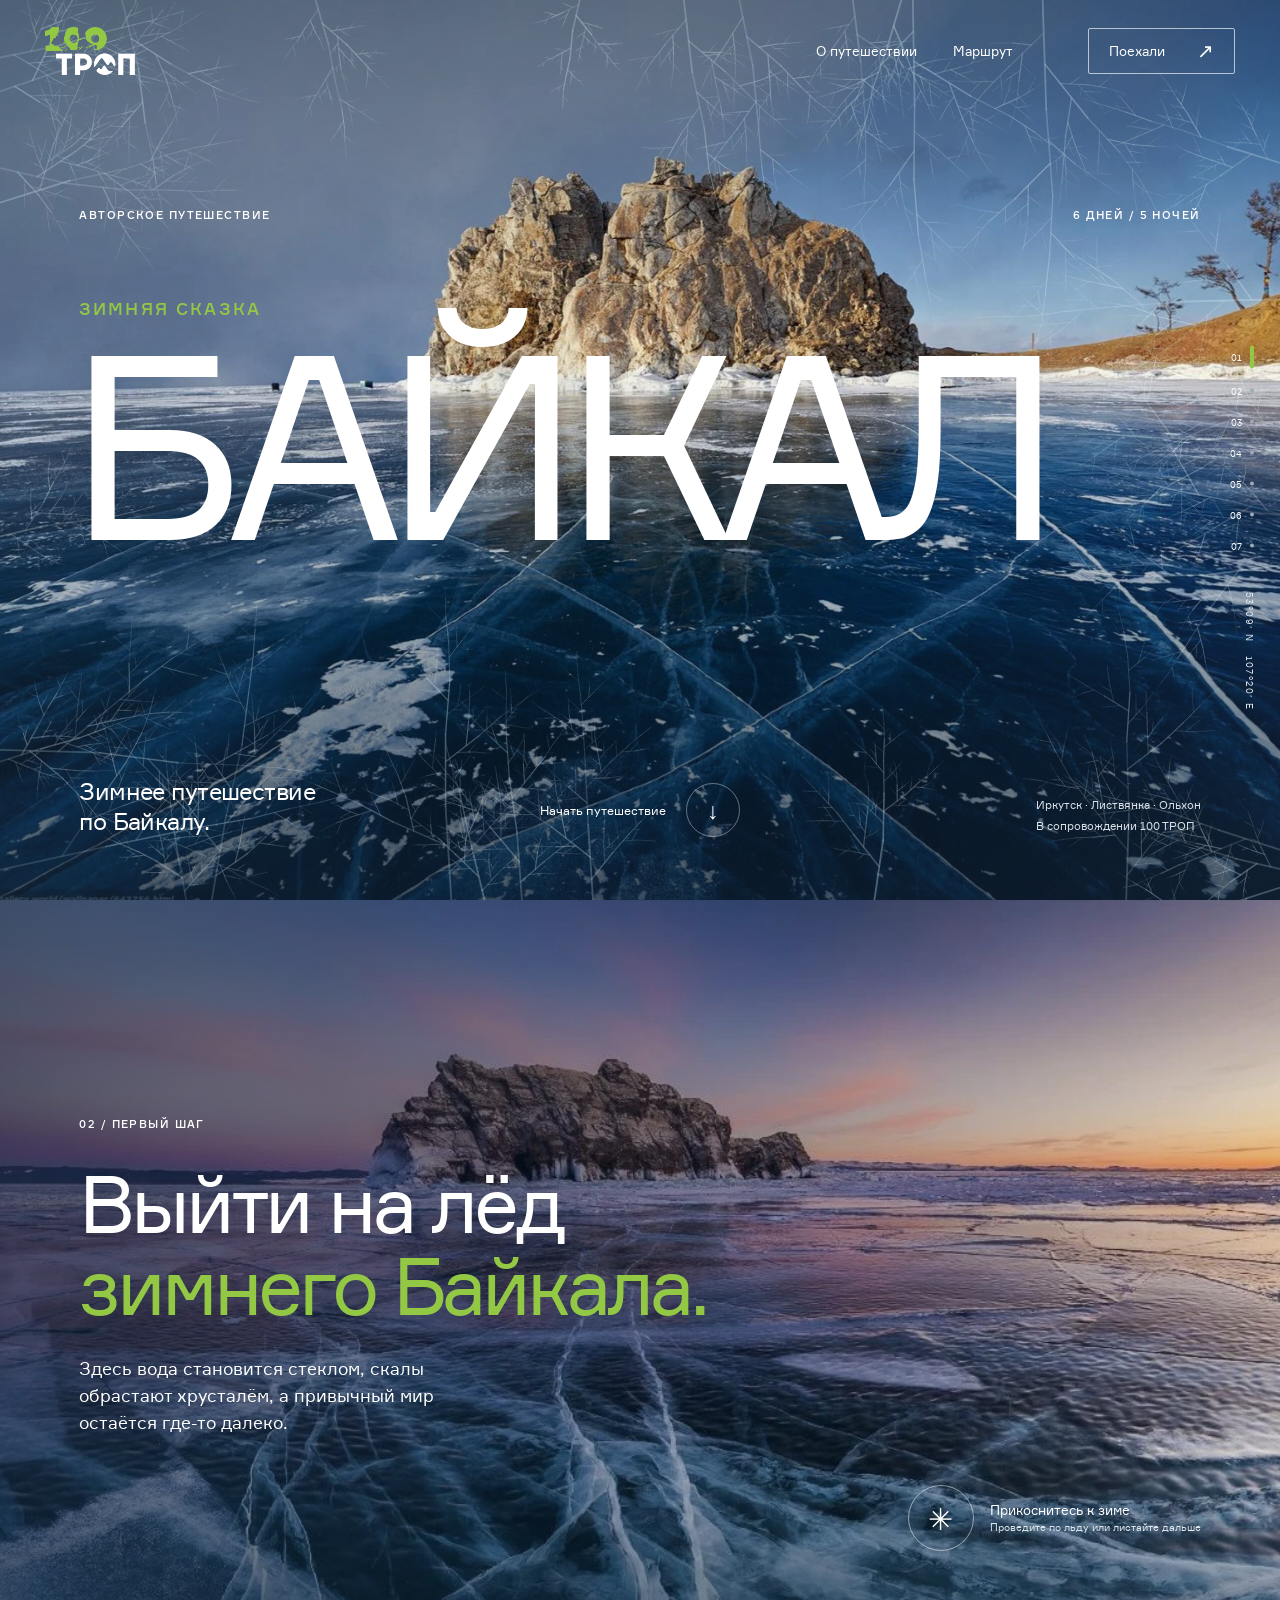
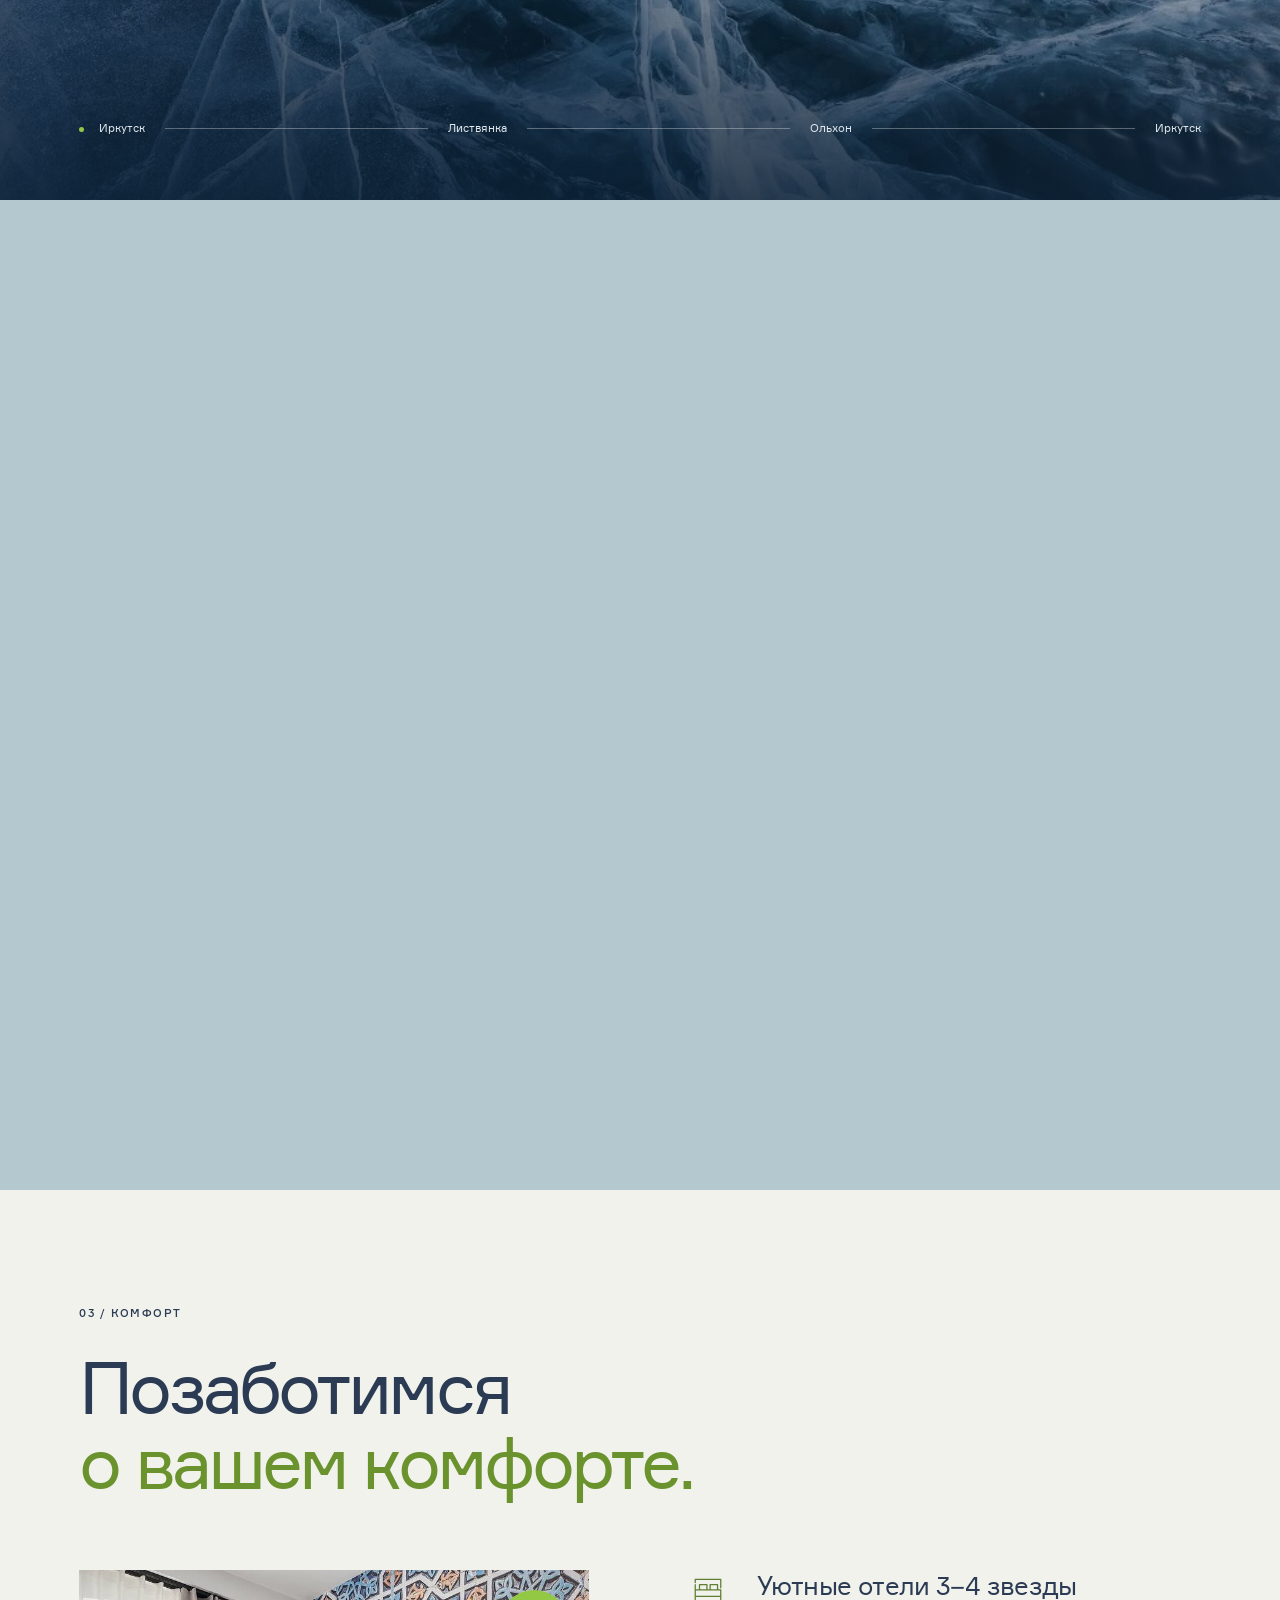
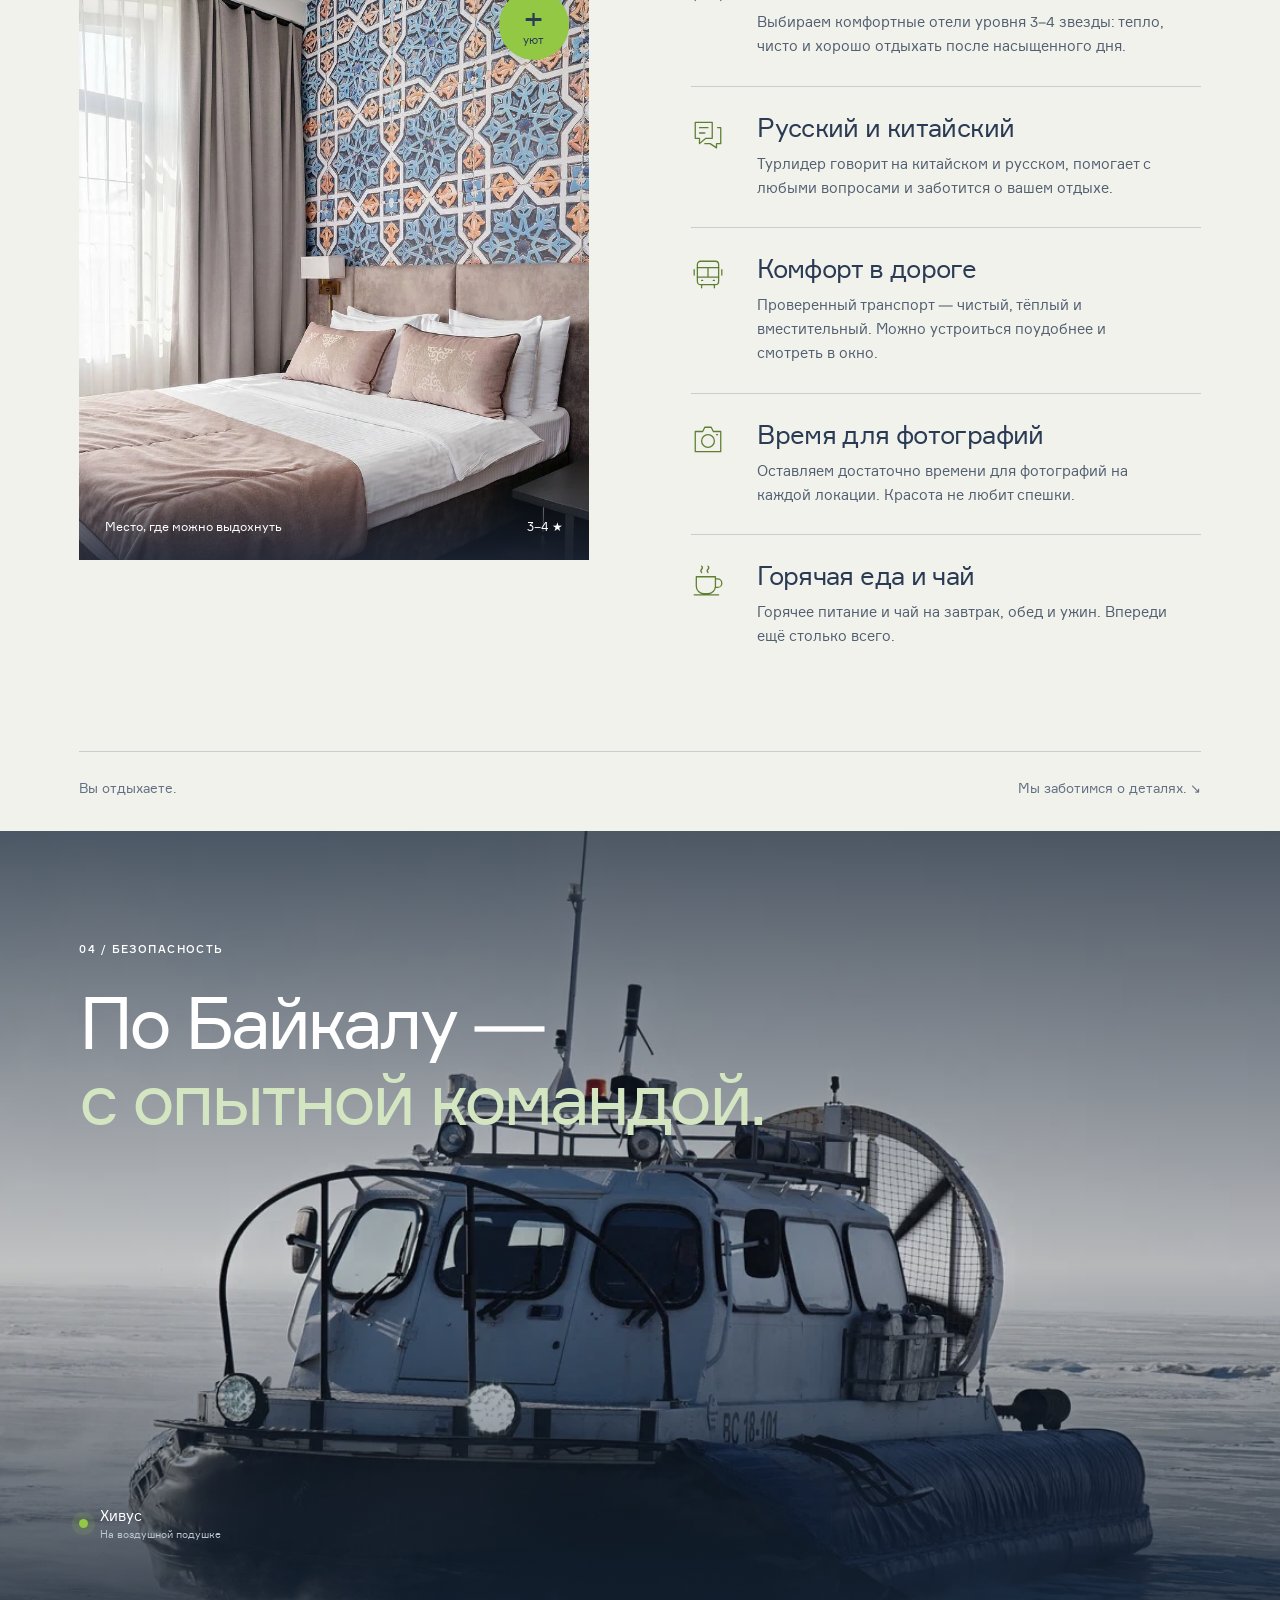
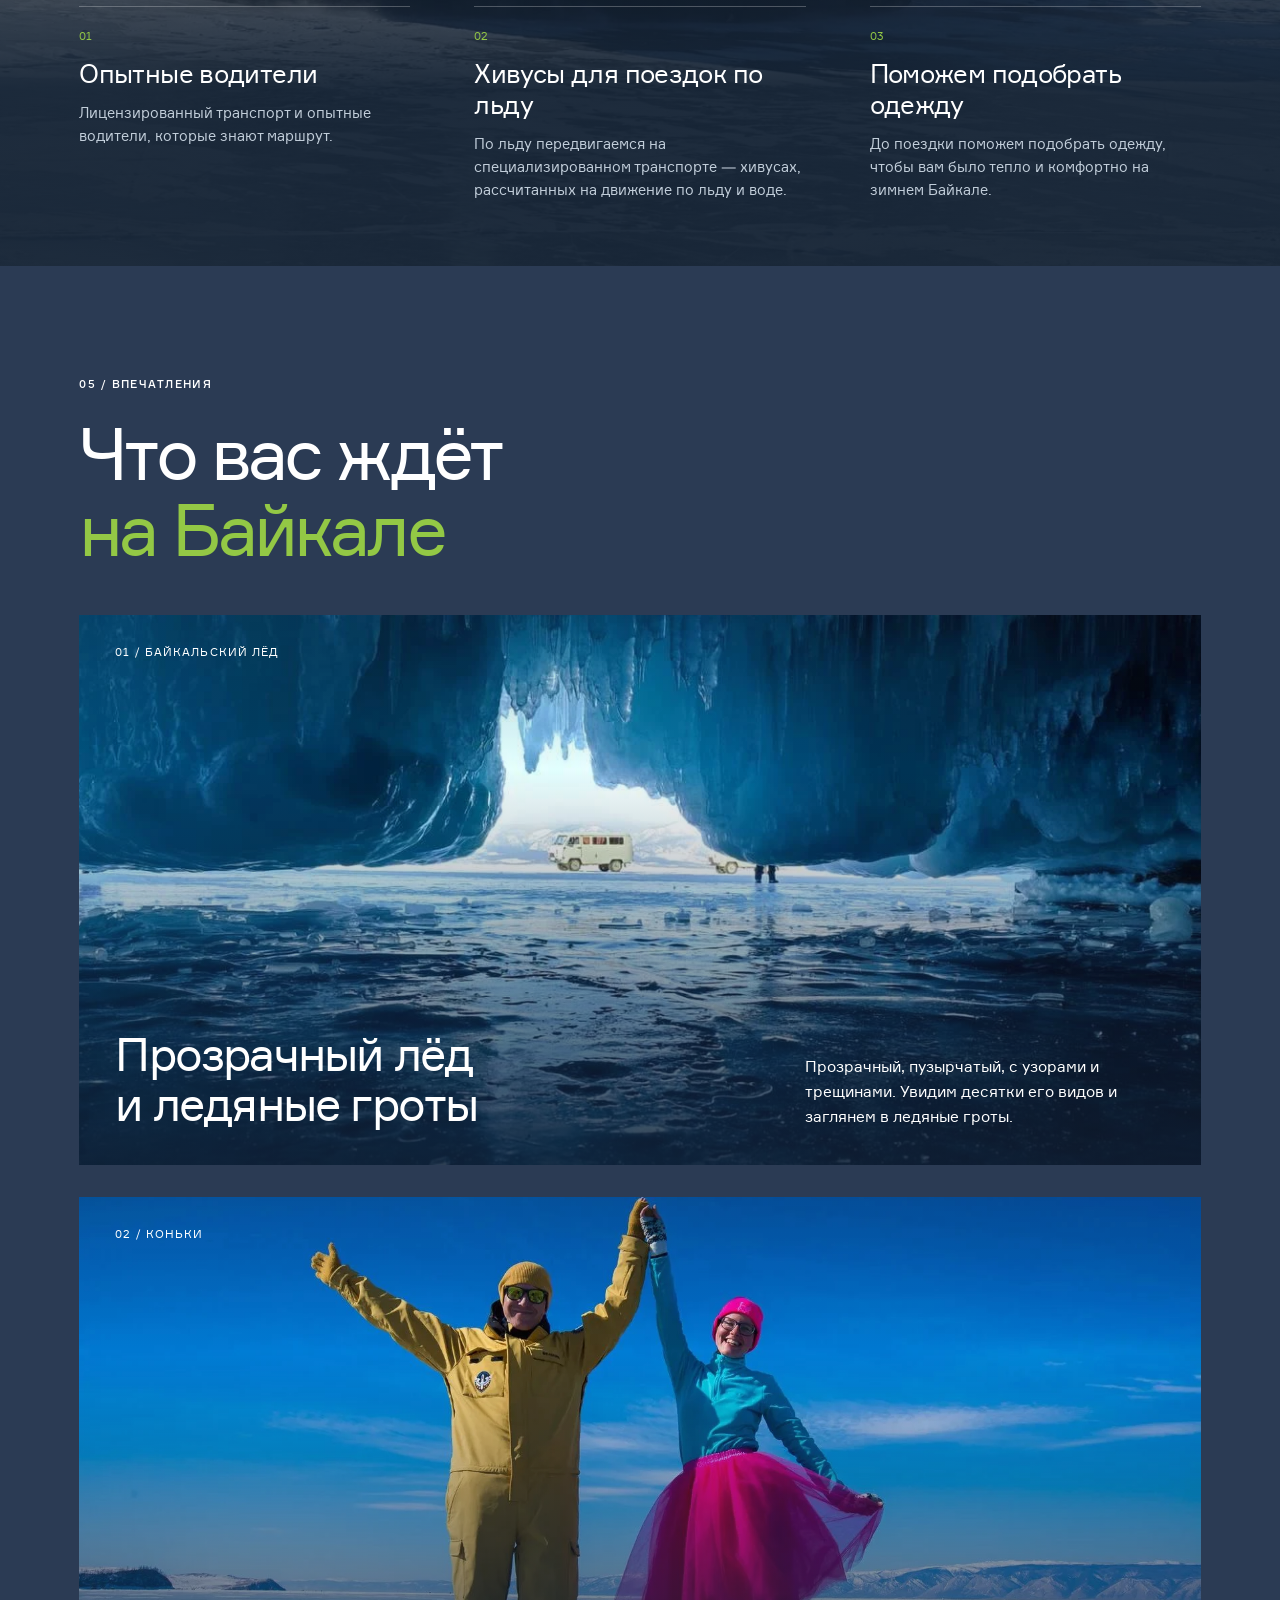
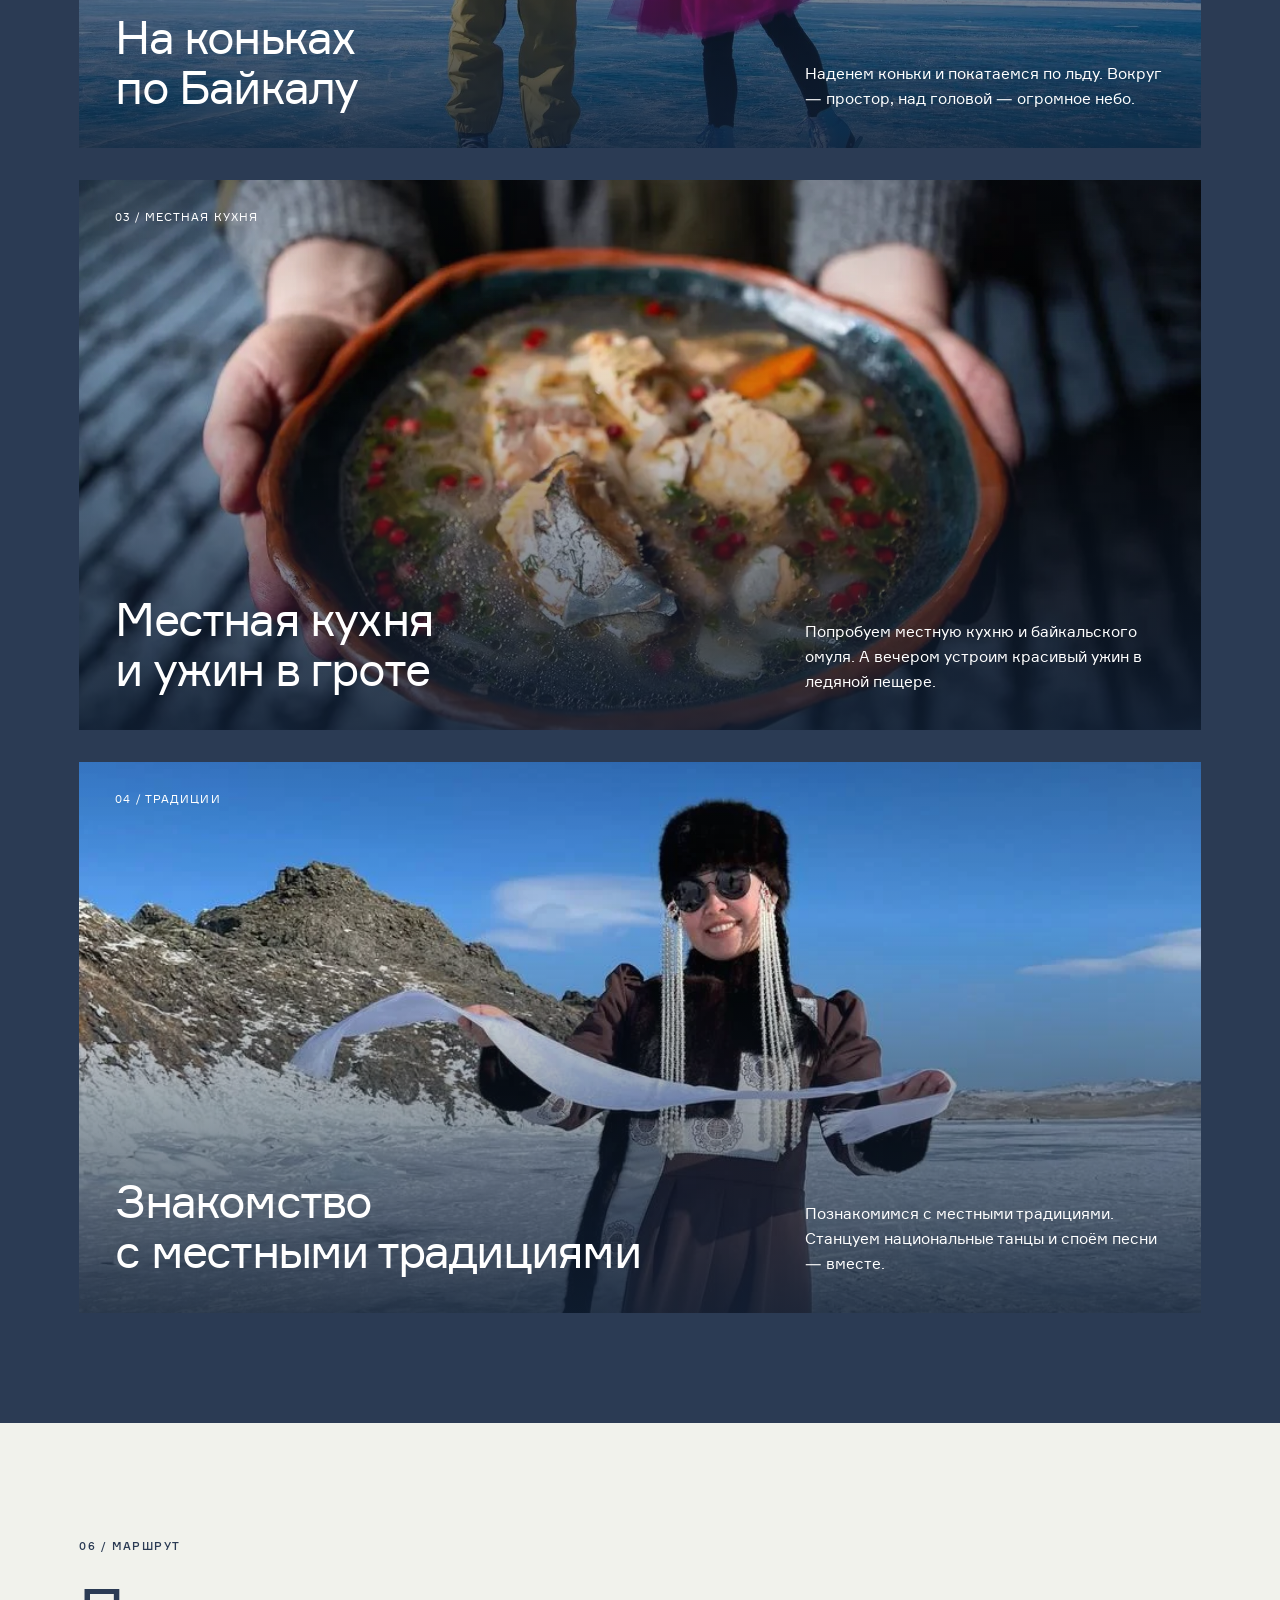
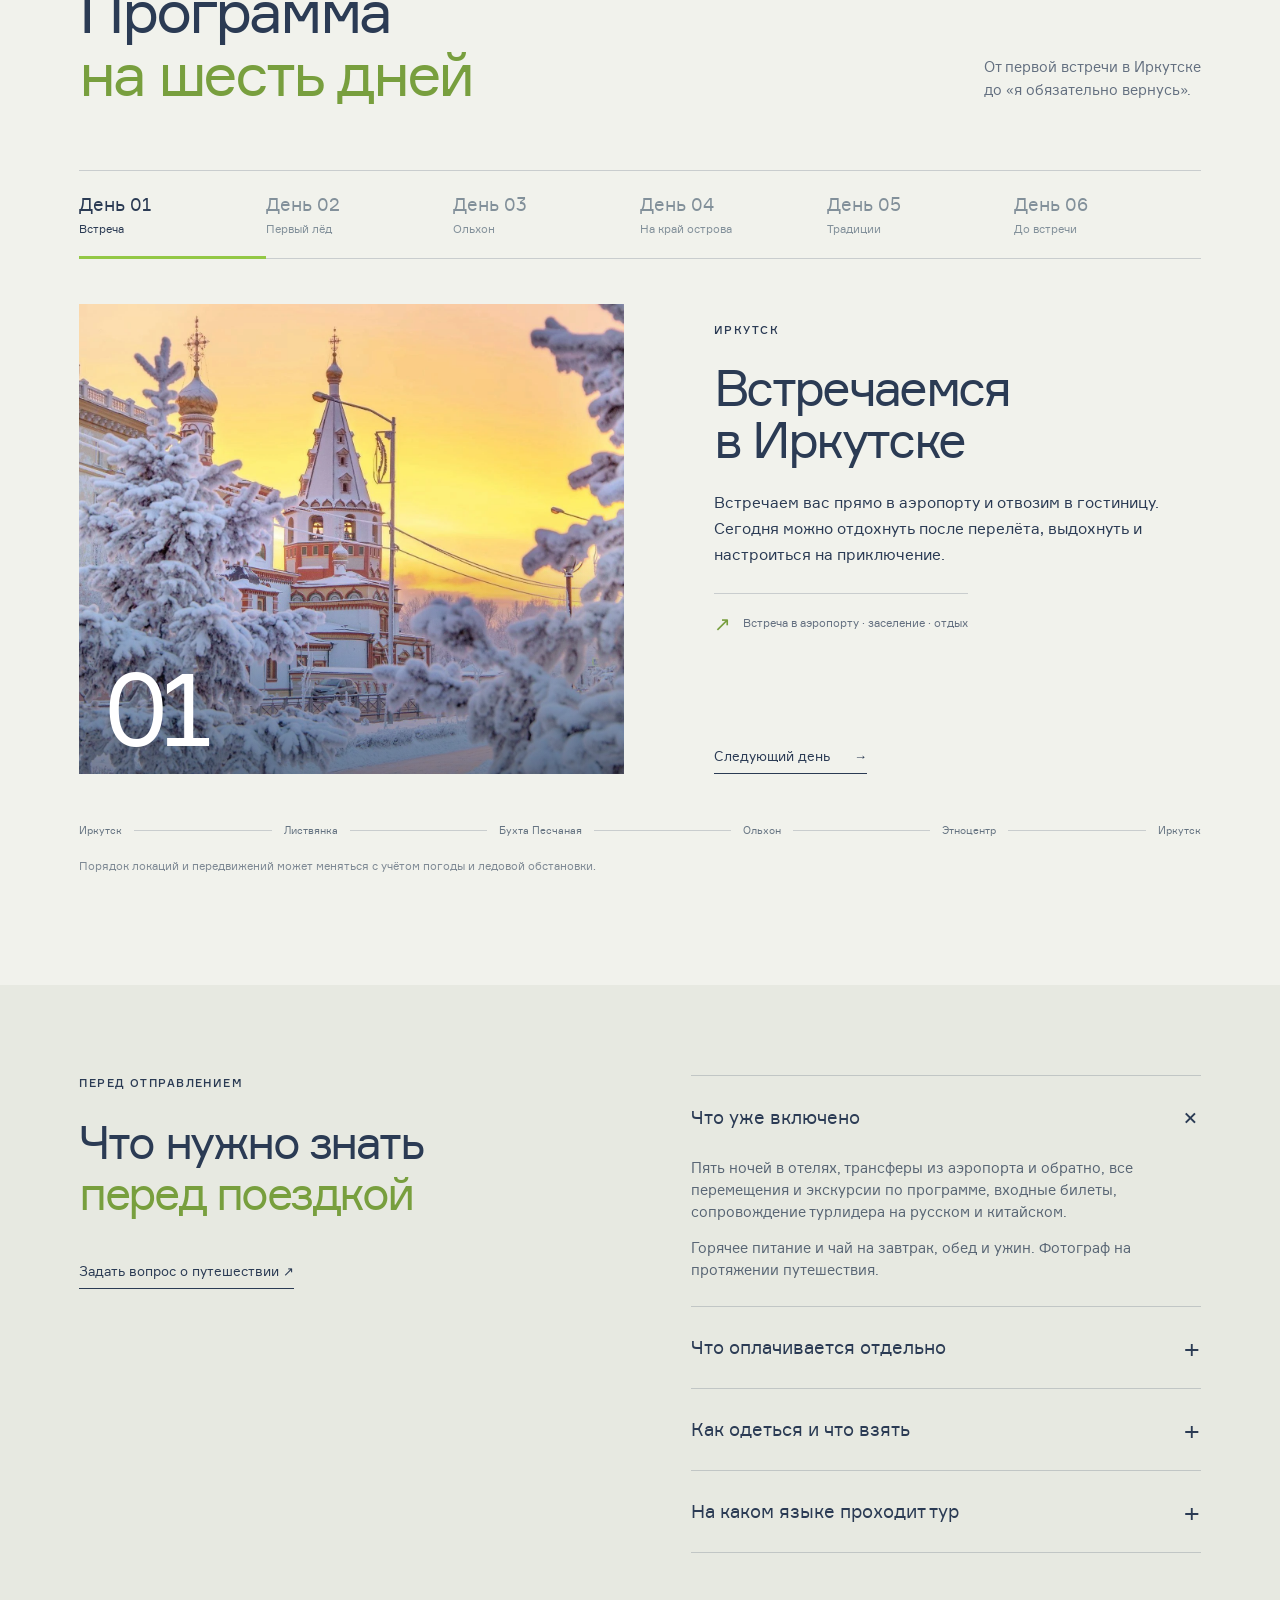
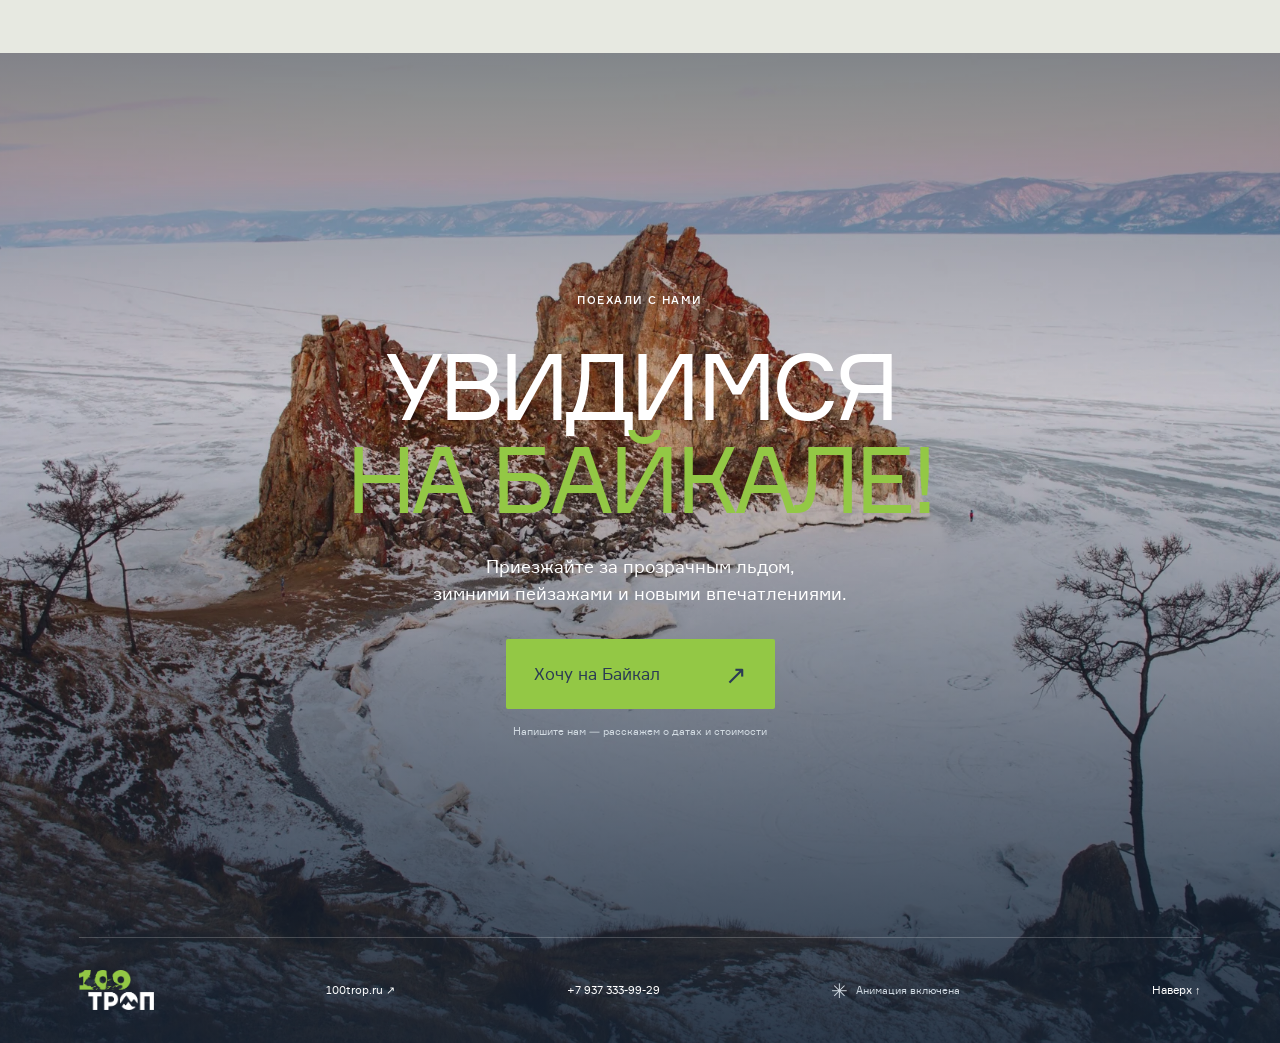
==== commit 4d1809d0: "Обновление сайта от 26 октября: вертикальная галерея, новые заголовки разделов и дней Co-Authored-By" ====
--- a/index.html
+++ b/index.html
@@ -5,8 +5,8 @@
 <meta name="theme-color" content="#2B3B54">
 <title>Зимняя сказка Байкала — 100 ТРОП</title>
 <meta name="description" content="Шесть дней на зимнем Байкале: прозрачный лёд, Ольхон, хивусы и ужин в ледяной пещере. Комфортные отели и сопровождение на русском и китайском языках.">
-<meta property="og:title" content="Байкал. Почувствовать зиму — 100 ТРОП"><meta property="og:description" content="Шесть дней, которые останутся с вами. Интерактивная история путешествия по зимнему Байкалу.">
-<meta property="og:image" content="https://baikal-100trop-story.alexandrcovax.chatgpt.site/assets/hero.webp">
+<meta property="og:title" content="Зимнее путешествие на Байкал — 100 ТРОП"><meta property="og:description" content="Шесть дней, которые останутся с вами. Интерактивная история путешествия по зимнему Байкалу.">
+<meta property="og:image" content="assets/hero.webp">
 <link rel="icon" href="assets/favicon.svg" type="image/svg+xml">
 <link rel="preload" href="assets/formular-regular.woff2" as="font" type="font/woff2" crossorigin>
 <link rel="preload" href="assets/hero.webp" as="image"><link rel="stylesheet" href="style.css">
@@ -35,7 +35,7 @@
 <div class="hero-shade"></div><canvas id="hero-frost" aria-hidden="true"></canvas>
 <div class="hero-topline"><span class="eyebrow">Авторское путешествие</span><span class="eyebrow">6 дней / 5 ночей</span></div>
 <div class="hero-title"><p class="eyebrow lime">Зимняя сказка</p><h1>БАЙКАЛ</h1></div>
-<div class="hero-bottom"><p>Однажды зимой.<br>На другой планете.</p><a class="round-link" href="#discovery"><span>Начать путешествие</span><b aria-hidden="true">↓</b></a><p class="hero-note">Иркутск · Листвянка · Ольхон<br>В сопровождении 100 ТРОП</p></div>
+<div class="hero-bottom"><p>Зимнее путешествие<br>по Байкалу.</p><a class="round-link" href="#discovery"><span>Начать путешествие</span><b aria-hidden="true">↓</b></a><p class="hero-note">Иркутск · Листвянка · Ольхон<br>В сопровождении 100 ТРОП</p></div>
 <span class="hero-coordinates" aria-hidden="true">53°09′ N &nbsp; 107°20′ E</span>
 </section>
 
@@ -43,22 +43,22 @@
 <div class="discovery-stage">
 <img src="assets/ice.webp" alt="Глубокие трещины в прозрачном льду Байкала на закате" width="1193" height="809" loading="lazy">
 <div class="discovery-shade"></div><canvas id="ice-canvas" aria-label="Интерактивный лёд. Проведите курсором или пальцем, чтобы открыть фотографию."></canvas>
-<div class="discovery-content"><p class="eyebrow">02 / Первый шаг</p><h2>Под ногами — лёд.<br>Внутри — <em>восторг.</em></h2><p class="discovery-copy">Здесь вода становится стеклом, скалы обрастают хрусталём, а привычный мир остаётся где-то далеко.</p></div>
+<div class="discovery-content"><p class="eyebrow">02 / Первый шаг</p><h2>Выйти на лёд<br><em>зимнего Байкала.</em></h2><p class="discovery-copy">Здесь вода становится стеклом, скалы обрастают хрусталём, а привычный мир остаётся где-то далеко.</p></div>
 <div class="ice-hint"><span class="touch-ring" aria-hidden="true">✳</span><span>Прикоснитесь к зиме<br><small>Проведите по льду или листайте дальше</small></span></div>
 <div class="discovery-footer"><span>Иркутск</span><i></i><span>Листвянка</span><i></i><span>Ольхон</span><i></i><span>Иркутск</span></div>
 </div>
 </section>
 
 <section class="comfort section-pad" id="comfort" data-chapter="03">
-<div class="section-heading"><p class="eyebrow">03 / Комфорт</p><h2 class="reveal">За окном — зима.<br>У вас — <em>всё тепло.</em></h2></div>
+<div class="section-heading"><p class="eyebrow">03 / Комфорт</p><h2 class="reveal">Позаботимся<br><em>о вашем комфорте.</em></h2></div>
 <div class="comfort-grid">
 <div class="comfort-photo reveal"><img src="assets/hotel.webp" width="1280" height="960" alt="Светлый уютный номер с большой кроватью и панорамным окном" loading="lazy"><div class="photo-caption"><span>Место, где можно выдохнуть</span><span>3–4 ★</span></div><div class="warm-mark" aria-hidden="true">+<span>уют</span></div></div>
 <div class="comfort-features">
-<article class="feature reveal"><svg aria-hidden="true"><use href="#icon-bed"/></svg><div><h3>Возвращаться в уют</h3><p>Выбираем комфортные отели уровня 3–4 звезды: тепло, чисто и хорошо отдыхать после насыщенного дня.</p></div></article>
-<article class="feature reveal"><svg aria-hidden="true"><use href="#icon-talk"/></svg><div><h3>Понимать друг друга</h3><p>Турлидер говорит на китайском и русском, помогает с любыми вопросами и заботится о вашем отдыхе.</p></div></article>
-<article class="feature reveal"><svg aria-hidden="true"><use href="#icon-bus"/></svg><div><h3>Отдыхать даже в дороге</h3><p>Проверенный транспорт — чистый, тёплый и вместительный. Можно устроиться поудобнее и смотреть в окно.</p></div></article>
-<article class="feature reveal"><svg aria-hidden="true"><use href="#icon-camera"/></svg><div><h3>Успеть поймать свой кадр</h3><p>Оставляем достаточно времени для фотографий на каждой локации. Красота не любит спешки.</p></div></article>
-<article class="feature reveal"><svg aria-hidden="true"><use href="#icon-cup"/></svg><div><h3>Согреваться по пути</h3><p>Горячее питание и чай на завтрак, обед и ужин. Впереди ещё столько всего.</p></div></article>
+<article class="feature reveal"><svg aria-hidden="true"><use href="#icon-bed"/></svg><div><h3>Уютные отели 3–4 звезды</h3><p>Выбираем комфортные отели уровня 3–4 звезды: тепло, чисто и хорошо отдыхать после насыщенного дня.</p></div></article>
+<article class="feature reveal"><svg aria-hidden="true"><use href="#icon-talk"/></svg><div><h3>Русский и китайский</h3><p>Турлидер говорит на китайском и русском, помогает с любыми вопросами и заботится о вашем отдыхе.</p></div></article>
+<article class="feature reveal"><svg aria-hidden="true"><use href="#icon-bus"/></svg><div><h3>Комфорт в дороге</h3><p>Проверенный транспорт — чистый, тёплый и вместительный. Можно устроиться поудобнее и смотреть в окно.</p></div></article>
+<article class="feature reveal"><svg aria-hidden="true"><use href="#icon-camera"/></svg><div><h3>Время для фотографий</h3><p>Оставляем достаточно времени для фотографий на каждой локации. Красота не любит спешки.</p></div></article>
+<article class="feature reveal"><svg aria-hidden="true"><use href="#icon-cup"/></svg><div><h3>Горячая еда и чай</h3><p>Горячее питание и чай на завтрак, обед и ужин. Впереди ещё столько всего.</p></div></article>
 </div>
 </div>
 <div class="section-transition"><span>Вы отдыхаете.</span><span>Мы заботимся о деталях. ↘</span></div>
@@ -67,30 +67,27 @@
 <section class="safety" id="safety" data-chapter="04">
 <div class="safety-image"><img src="assets/hovercraft.webp" width="1280" height="964" alt="Хивус — судно на воздушной подушке для путешествия по льду Байкала" loading="lazy"></div>
 <div class="safety-overlay"></div>
-<div class="safety-content section-pad"><p class="eyebrow">04 / Безопасность</p><h2 class="reveal">Дух захватывает.<br><em>Остальное продумано.</em></h2>
+<div class="safety-content section-pad"><p class="eyebrow">04 / Безопасность</p><h2 class="reveal">По Байкалу —<br><em>с опытной командой.</em></h2>
 <div class="safety-bottom"><div class="hovercraft-label"><span class="pulse" aria-hidden="true"></span><span>Хивус<br><small>На воздушной подушке</small></span></div>
 <div class="safety-points">
-<article class="reveal"><span class="point-number">01</span><h3>Опыт за рулём</h3><p>Лицензированный транспорт и опытные водители, которые знают маршрут.</p></article>
-<article class="reveal"><span class="point-number">02</span><h3>Для байкальского льда</h3><p>По льду передвигаемся на специализированном транспорте — хивусах, рассчитанных на движение по льду и воде.</p></article>
-<article class="reveal"><span class="point-number">03</span><h3>Готовы к зиме</h3><p>До поездки поможем подобрать одежду, чтобы вам было тепло и комфортно на зимнем Байкале.</p></article>
+<article class="reveal"><span class="point-number">01</span><h3>Опытные водители</h3><p>Лицензированный транспорт и опытные водители, которые знают маршрут.</p></article>
+<article class="reveal"><span class="point-number">02</span><h3>Хивусы для поездок по льду</h3><p>По льду передвигаемся на специализированном транспорте — хивусах, рассчитанных на движение по льду и воде.</p></article>
+<article class="reveal"><span class="point-number">03</span><h3>Поможем подобрать одежду</h3><p>До поездки поможем подобрать одежду, чтобы вам было тепло и комфортно на зимнем Байкале.</p></article>
 </div></div></div>
 </section>
 
-<section class="feel" id="feel" data-chapter="05">
-<div class="feel-sticky">
-<div class="feel-heading"><p class="eyebrow">05 / Впечатления</p><h2>А теперь — <em>чувствовать.</em></h2><span class="feel-counter" aria-hidden="true"><b>01</b> / 04</span></div>
-<div class="feel-window"><div class="feel-track">
-<article class="moment"><img src="assets/ice-cave.webp" width="1280" height="576" alt="Голубой лёд и сосульки в байкальском гроте" loading="lazy"><div class="moment-shade"></div><span class="moment-tag">01 / Смотреть</span><div class="moment-copy"><h3>У льда —<br>десятки лиц.</h3><p>Прозрачный, пузырчатый, с узорами и трещинами. Увидим десятки его видов и заглянем в ледяные гроты.</p></div></article>
-<article class="moment"><img src="assets/skating.webp" width="1680" height="1119" alt="Участники путешествия катаются на коньках по прозрачному льду" loading="lazy"><div class="moment-shade"></div><span class="moment-tag">02 / Лететь</span><div class="moment-copy"><h3>Разбежаться.<br>И отпустить себя.</h3><p>Наденем коньки и покатаемся по льду. Вокруг — простор, над головой — огромное небо.</p></div></article>
-<article class="moment"><img src="assets/soup.webp" width="1200" height="800" alt="Горячая уха с байкальским омулем" loading="lazy"><div class="moment-shade"></div><span class="moment-tag">03 / Пробовать</span><div class="moment-copy"><h3>Вкус места,<br>который запомнится.</h3><p>Попробуем местную кухню и байкальского омуля. А вечером устроим красивый ужин в ледяной пещере.</p></div></article>
-<article class="moment"><img src="assets/culture.webp" width="960" height="1280" alt="Знакомство с местной культурой и национальными традициями" loading="lazy"><div class="moment-shade"></div><span class="moment-tag">04 / Быть вместе</span><div class="moment-copy"><h3>Поймать<br>общий ритм.</h3><p>Познакомимся с местными традициями. Станцуем национальные танцы и споём песни — вместе.</p></div></article>
-</div></div>
-<div class="feel-bottom"><span>Из таких мгновений складывается путешествие</span><div class="moment-progress" aria-hidden="true"><i></i></div><span class="swipe-note">Листайте дальше →</span></div>
+<section class="feel section-pad" id="feel" data-chapter="05">
+<div class="feel-heading"><p class="eyebrow">05 / Впечатления</p><h2>Что вас ждёт<br><em>на Байкале</em></h2></div>
+<div class="moments-list">
+<article class="moment"><img src="assets/ice-cave.webp" width="1280" height="576" alt="Голубой лёд и сосульки в байкальском гроте" loading="lazy"><div class="moment-shade"></div><span class="moment-tag">01 / Байкальский лёд</span><div class="moment-copy"><h3>Прозрачный лёд<br>и ледяные гроты</h3><p>Прозрачный, пузырчатый, с узорами и трещинами. Увидим десятки его видов и заглянем в ледяные гроты.</p></div></article>
+<article class="moment"><img src="assets/skating.webp" width="1680" height="1119" alt="Участники путешествия катаются на коньках по прозрачному льду" loading="lazy"><div class="moment-shade"></div><span class="moment-tag">02 / Коньки</span><div class="moment-copy"><h3>На коньках<br>по Байкалу</h3><p>Наденем коньки и покатаемся по льду. Вокруг — простор, над головой — огромное небо.</p></div></article>
+<article class="moment"><img src="assets/soup.webp" width="1200" height="800" alt="Горячая уха с байкальским омулем" loading="lazy"><div class="moment-shade"></div><span class="moment-tag">03 / Местная кухня</span><div class="moment-copy"><h3>Местная кухня<br>и ужин в гроте</h3><p>Попробуем местную кухню и байкальского омуля. А вечером устроим красивый ужин в ледяной пещере.</p></div></article>
+<article class="moment"><img src="assets/culture.webp" width="960" height="1280" alt="Знакомство с местной культурой и национальными традициями" loading="lazy"><div class="moment-shade"></div><span class="moment-tag">04 / Традиции</span><div class="moment-copy"><h3>Знакомство<br>с местными традициями</h3><p>Познакомимся с местными традициями. Станцуем национальные танцы и споём песни — вместе.</p></div></article>
 </div>
 </section>
 
 <section class="route section-pad" id="route" data-chapter="06">
-<div class="route-heading"><div><p class="eyebrow">06 / Ваша история по дням</p><h2 class="reveal">Шесть дней.<br><em>Одна большая любовь.</em></h2></div><p>От первой встречи в Иркутске<br>до «я обязательно вернусь».</p></div>
+<div class="route-heading"><div><p class="eyebrow">06 / Маршрут</p><h2 class="reveal">Программа<br><em>на шесть дней</em></h2></div><p>От первой встречи в Иркутске<br>до «я обязательно вернусь».</p></div>
 <div class="route-tabs" role="tablist" aria-label="Программа по дням">
 <button id="day-tab-1" role="tab" aria-selected="true" aria-controls="day-panel" data-day="0">День 01<span>Встреча</span></button>
 <button id="day-tab-2" role="tab" aria-selected="false" aria-controls="day-panel" data-day="1" tabindex="-1">День 02<span>Первый лёд</span></button>
@@ -101,14 +98,14 @@
 </div>
 <div class="day-panel" id="day-panel" role="tabpanel" aria-labelledby="day-tab-1" tabindex="0">
 <div class="day-photo"><img id="day-image" src="assets/irkutsk.webp" alt="Зимний Иркутск" width="1800" height="1200" loading="lazy"><span class="day-number" aria-hidden="true">01</span></div>
-<div class="day-description"><p class="eyebrow" id="day-location">Иркутск</p><h3 id="day-title">Здесь всё<br>начинается.</h3><p id="day-copy">Встречаем вас прямо в аэропорту и отвозим в гостиницу. Сегодня можно отдохнуть после перелёта, выдохнуть и настроиться на приключение.</p><div class="day-note" id="day-note"><span aria-hidden="true">↗</span> Встреча в аэропорту · заселение · отдых</div><button id="next-day" class="text-link">Следующий день <span aria-hidden="true">→</span></button></div>
+<div class="day-description"><p class="eyebrow" id="day-location">Иркутск</p><h3 id="day-title">Встречаемся<br>в Иркутске</h3><p id="day-copy">Встречаем вас прямо в аэропорту и отвозим в гостиницу. Сегодня можно отдохнуть после перелёта, выдохнуть и настроиться на приключение.</p><div class="day-note" id="day-note"><span aria-hidden="true">↗</span> Встреча в аэропорту · заселение · отдых</div><button id="next-day" class="text-link">Следующий день <span aria-hidden="true">→</span></button></div>
 </div>
 <div class="route-line" aria-label="Общий маршрут: Иркутск, Листвянка, бухта Песчаная, Ольхон, этноцентр, Иркутск"><span>Иркутск</span><i></i><span>Листвянка</span><i></i><span>Бухта Песчаная</span><i></i><span>Ольхон</span><i></i><span>Этноцентр</span><i></i><span>Иркутск</span></div>
 <p class="route-note">Порядок локаций и передвижений может меняться с учётом погоды и ледовой обстановки.</p>
 </section>
 
 <section class="details section-pad" id="details">
-<div class="details-heading"><p class="eyebrow">Перед отправлением</p><h2>Возьмите тёплые вещи.<br><em>И предвкушение.</em></h2><a href="https://t.me/sto_trop" target="_blank" rel="noopener noreferrer" class="text-link">Задать вопрос о путешествии ↗</a></div>
+<div class="details-heading"><p class="eyebrow">Перед отправлением</p><h2>Что нужно знать<br><em>перед поездкой</em></h2><a href="https://t.me/sto_trop" target="_blank" rel="noopener noreferrer" class="text-link">Задать вопрос о путешествии ↗</a></div>
 <div class="accordions">
 <details open><summary><span>Что уже включено</span><b aria-hidden="true">+</b></summary><div class="accordion-content"><p>Пять ночей в отелях, трансферы из аэропорта и обратно, все перемещения и экскурсии по программе, входные билеты, сопровождение турлидера на русском и китайском.</p><p>Горячее питание и чай на завтрак, обед и ужин. Фотограф на протяжении путешествия.</p></div></details>
 <details><summary><span>Что оплачивается отдельно</span><b aria-hidden="true">+</b></summary><div class="accordion-content"><p>Авиабилеты до Иркутска и обратно, питание вне программы, прокат коньков и костюмов для фотосессий, баня и личные расходы.</p><p>Поможем подобрать подходящие рейсы. Даты, актуальную стоимость и условия бронирования можно уточнить у команды.</p></div></details>
@@ -119,7 +116,7 @@
 
 <section class="finale" id="join" data-chapter="07">
 <img class="finale-image" src="assets/sunset.webp" alt="Скала Шаманка на фоне нежного зимнего заката" width="4096" height="2717" loading="lazy"><div class="finale-shade"></div>
-<div class="finale-content"><p class="eyebrow">Ваша следующая история</p><h2 class="reveal">ЛЁД РАСТАЕТ.<br><em>ЭТО ОСТАНЕТСЯ.</em></h2><p>Байкал уже умеет удивлять.<br>Вам осталось приехать.</p><a class="primary-button" href="https://t.me/sto_trop" target="_blank" rel="noopener noreferrer">Хочу на Байкал <span aria-hidden="true">↗</span></a><span class="cta-note">Напишите нам — расскажем о датах и стоимости</span></div>
+<div class="finale-content"><p class="eyebrow">Поехали с нами</p><h2 class="reveal">УВИДИМСЯ<br><em>НА БАЙКАЛЕ!</em></h2><p>Приезжайте за прозрачным льдом,<br>зимними пейзажами и новыми впечатлениями.</p><a class="primary-button" href="https://t.me/sto_trop" target="_blank" rel="noopener noreferrer">Хочу на Байкал <span aria-hidden="true">↗</span></a><span class="cta-note">Напишите нам — расскажем о датах и стоимости</span></div>
 <footer><a href="#home" class="footer-logo" aria-label="100 ТРОП — в начало"><img src="assets/logo.png" alt="100 ТРОП" width="702" height="372"></a><a href="https://100trop.ru" target="_blank" rel="noopener noreferrer">100trop.ru ↗</a><a href="tel:+79373339929">+7 937 333-99-29</a><button id="motion-toggle" aria-pressed="false"><span aria-hidden="true">✳</span> <span id="motion-label">Анимация включена</span></button><a class="back-top" href="#home">Наверх ↑</a></footer>
 </section>
 </main>
--- a/style.css
+++ b/style.css
@@ -7,14 +7,33 @@
 .discovery{height:210svh;min-height:1400px;background:#b4c9cf}.discovery-stage{position:sticky;top:0;height:100svh;min-height:640px;overflow:hidden}.discovery-stage>img{position:absolute;inset:0;transform:scale(calc(1.13 - var(--discovery-p)*.13));object-position:center 60%}.discovery-shade{position:absolute;inset:0;background:linear-gradient(90deg,rgba(12,33,54,.62),rgba(12,33,54,.1)),linear-gradient(0deg,rgba(12,33,54,.8),transparent 35%)}#ice-canvas{position:absolute;inset:0;width:100%;height:100%;cursor:crosshair;touch-action:pan-y;opacity:calc(1 - var(--discovery-p));transition:opacity .1s linear}.discovery-content{position:absolute;top:24%;left:var(--pad);right:var(--pad);pointer-events:none}.discovery-content h2{margin-top:30px;max-width:1050px;font-size:clamp(40px,6vw,94px);text-shadow:0 3px 45px #14233580}.discovery-copy{max-width:360px;font-size:17px;margin-top:28px;line-height:1.6}.ice-hint{position:absolute;right:var(--pad);top:65%;display:flex;align-items:center;gap:16px;pointer-events:none;font-size:13px;opacity:calc(1 - var(--discovery-p)*1.4)}.ice-hint small{font-size:10px;color:#e0e8ed}.touch-ring{border:1px solid #ffffff80;width:66px;height:66px;border-radius:50%;display:grid;place-items:center;font-size:30px;animation:breathe 3s infinite}.discovery-footer{position:absolute;bottom:65px;left:var(--pad);right:var(--pad);display:flex;align-items:center;gap:20px;font-size:11px;color:#e0e8ed}.discovery-footer i{height:1px;flex:1;background:#ffffff50}.discovery-footer span:first-child:before{content:'';width:5px;height:5px;border-radius:50%;display:inline-block;background:var(--lime);margin-right:15px}
 .comfort{background:var(--paper);color:var(--ink);padding-top:115px;padding-bottom:35px}.comfort em{color:#6a922d}.section-heading .eyebrow{margin-bottom:28px}.comfort-grid{display:grid;grid-template-columns:1fr 1fr;gap:8vw;align-items:start;margin-top:70px}.comfort-photo{position:sticky;top:135px;height:590px;overflow:hidden}.comfort-photo img{object-position:49% 50%;transition:transform 1.2s}.comfort-photo:hover img{transform:scale(1.04)}.photo-caption{position:absolute;bottom:0;left:0;right:0;padding:50px 26px 26px;background:linear-gradient(transparent,#1f293bc9);color:white;display:flex;justify-content:space-between;gap:15px;font-size:12px}.warm-mark{position:absolute;top:20px;right:20px;border-radius:100%;width:70px;height:70px;background:var(--lime);color:var(--navy);display:flex;flex-direction:column;align-items:center;justify-content:center;font-size:30px;line-height:.9}.warm-mark span{font-size:11px;margin-top:5px}.feature{display:grid;grid-template-columns:44px 1fr;gap:22px;border-top:1px solid var(--line);padding:25px 0 28px}.feature:first-child{padding-top:0;border-top:0}.feature svg{width:34px;height:34px;stroke-width:1.2;color:#5f7e32;margin-top:4px}.feature h3{font-size:25px;letter-spacing:-.025em;margin-bottom:9px}.feature p{font-size:14px;line-height:1.7;color:#536071;max-width:410px}.section-transition{border-top:1px solid var(--line);display:flex;justify-content:space-between;gap:15px;padding-top:28px;margin-top:75px;font-size:13px;color:#637083}
 .safety{min-height:900px;height:115svh;max-height:1300px;overflow:hidden;background:var(--navy)}.safety-image{position:absolute;inset:0}.safety-image img{object-position:50% 47%;filter:saturate(.65);transform:scale(1.04)}.safety-overlay{position:absolute;inset:0;background:linear-gradient(180deg,rgba(20,35,53,.7),rgba(20,35,53,.12) 42%,rgba(20,35,53,.95) 83%)}.safety-content{position:relative;height:100%;display:flex;flex-direction:column;padding-top:110px;padding-bottom:65px}.safety-content h2{margin-top:28px;max-width:1050px}.safety-content h2 em{color:#d4e5c2}.safety-bottom{margin-top:auto}.hovercraft-label{display:flex;gap:12px;align-items:center;font-size:14px;margin-bottom:65px}.hovercraft-label small{font-size:10px;color:#b8c6d4}.pulse{background:var(--lime);width:9px;height:9px;border-radius:50%;box-shadow:0 0 0 7px #93c84522;animation:pulse 3s infinite}.safety-points{display:grid;grid-template-columns:1fr 1fr 1fr;gap:5vw}.safety-points article{position:relative;border-top:1px solid #ffffff40;padding-top:22px}.point-number{font-size:11px;color:var(--lime);margin-bottom:15px;display:block}.safety-points h3{font-size:25px;letter-spacing:-.025em;margin-bottom:12px}.safety-points p{font-size:14px;line-height:1.65;max-width:330px;color:#c1cdd9}
-.feel{height:340svh;background:var(--navy)}.feel-sticky{position:sticky;top:0;height:100svh;min-height:710px;overflow:hidden;display:flex;flex-direction:column;padding-top:95px}.feel-heading{padding:0 var(--pad);position:relative}.feel-heading .eyebrow{margin-bottom:16px}.feel-heading h2{font-size:clamp(38px,4.5vw,70px)}.feel-counter{position:absolute;bottom:10px;right:var(--pad);font-size:11px;color:#bbc5ce}.feel-counter b{font-size:22px;color:var(--lime);font-weight:400}.feel-window{overflow:hidden;margin-top:35px;flex:1;min-height:0}.feel-track{display:flex;gap:24px;height:100%;padding-left:var(--pad);width:max-content;will-change:transform}.moment{width:66vw;max-width:1140px;flex-shrink:0;height:100%;min-height:350px;position:relative;overflow:hidden}.moment>img{object-position:center 55%;transform:scale(1.015)}.moment:nth-child(4)>img{object-position:center 30%}.moment-shade{position:absolute;inset:0;background:linear-gradient(180deg,#13213322 0%,transparent 20%,#101f34b3 100%)}.moment-tag{position:absolute;top:25px;left:30px;font-size:11px;letter-spacing:.1em;text-transform:uppercase}.moment-copy{position:absolute;bottom:30px;left:30px;right:30px;display:grid;grid-template-columns:1fr 1fr;align-items:end;gap:35px}.moment h3{font-size:clamp(30px,3.4vw,54px);line-height:1.07;letter-spacing:-.04em}.moment-copy p{font-size:13px;line-height:1.6;max-width:300px}.feel-bottom{padding:25px var(--pad) 30px;display:flex;align-items:center;gap:35px;font-size:11px;color:#b7c3cf}.moment-progress{height:2px;flex:1;background:#ffffff26;max-width:300px;margin-left:auto}.moment-progress i{display:block;height:100%;width:25%;background:var(--lime);transition:width .15s linear}.swipe-note{color:white}
 .route{background:var(--paper);color:var(--navy);padding-top:115px}.route em,.details em{color:#789f3e}.route-heading{display:flex;justify-content:space-between;gap:50px;align-items:end}.route-heading h2{font-size:clamp(40px,4.6vw,72px);margin-top:25px}.route-heading>p{font-size:14px;color:#647080;line-height:1.65;margin-bottom:4px}.route-tabs{display:flex;gap:0;border-bottom:1px solid var(--line);margin-top:65px}.route-tabs button{text-align:left;background:transparent;flex:1;border-top:1px solid var(--line);padding:22px 12px 22px 0;font-size:18px;color:#82909a;position:relative;transition:.2s;min-width:0}.route-tabs button:after{content:'';position:absolute;bottom:-1px;left:0;right:0;height:3px;background:transparent;transition:.2s}.route-tabs button span{font-size:11px;display:block;margin-top:7px}.route-tabs button[aria-selected="true"]{color:var(--navy)}.route-tabs button[aria-selected="true"]:after{background:var(--lime)}.route-tabs button:hover{color:var(--navy)}.day-panel{display:grid;grid-template-columns:1.12fr 1fr;gap:7vw;margin-top:45px;min-height:470px}.day-photo{position:relative;height:470px;overflow:hidden}.day-photo:after{content:'';position:absolute;inset:0;background:linear-gradient(0deg,#14233580,transparent 45%)}.day-photo img{transition:opacity .2s}.day-number{position:absolute;bottom:15px;left:25px;font-size:100px;letter-spacing:-.07em;color:white;z-index:1;line-height:1}.day-description{padding-top:18px;display:flex;flex-direction:column;align-items:flex-start}.day-description h3{font-size:clamp(34px,3.8vw,59px);line-height:1.08;margin:23px 0}.day-description>p:not(.eyebrow){font-size:15px;line-height:1.75;max-width:480px}.day-note{border-top:1px solid var(--line);margin-top:25px;padding-top:20px;font-size:11px;color:#647080;line-height:1.7;display:flex;gap:12px}.day-note span{color:#789f3e;font-size:20px;line-height:1}.text-link{background:none;display:inline-flex;gap:24px;align-items:center;border-bottom:1px solid currentColor;padding:9px 0;font-size:13px;color:var(--navy)}.day-description .text-link{margin-top:auto}.text-link:hover{color:#698e30}.route-line{display:flex;gap:12px;align-items:center;margin-top:50px;font-size:10px;color:#667482;white-space:nowrap}.route-line i{flex:1;height:1px;background:var(--line)}.route-note{font-size:11px;color:#7e8994;margin-top:22px}
 .details{display:grid;grid-template-columns:1fr 1fr;gap:8vw;background:#e7e9e1;color:var(--navy);padding-top:90px;padding-bottom:100px}.details-heading h2{font-size:clamp(32px,3.5vw,52px);margin:25px 0 35px;line-height:1.14}.accordions{border-top:1px solid var(--line)}details{border-bottom:1px solid var(--line)}summary{display:flex;justify-content:space-between;align-items:center;gap:25px;cursor:pointer;list-style:none;padding:25px 0;font-size:18px}summary::-webkit-details-marker{display:none}summary b{font-weight:400;font-size:25px;transition:transform .3s}details[open] summary b{transform:rotate(45deg)}.accordion-content{padding:0 35px 25px 0;color:#596675;font-size:14px;line-height:1.7}.accordion-content p+p{margin-top:15px}
 .finale{min-height:850px;height:110svh;max-height:1300px;overflow:hidden;display:flex;flex-direction:column}.finale-image{position:absolute;inset:0;object-position:center 65%}.finale-shade{position:absolute;inset:0;background:linear-gradient(180deg,#14233588,#1423352b 35%,#142335db 100%)}.finale-content{position:relative;text-align:center;margin:auto 0;padding:120px 6vw 80px}.finale h2{font-size:clamp(43px,7vw,115px);line-height:1.03;margin:32px 0 28px;letter-spacing:-.055em}.finale h2 em{color:var(--lime)}.finale-content>p:not(.eyebrow){font-size:17px;line-height:1.6}.primary-button{display:inline-flex;align-items:center;gap:65px;background:var(--lime);color:var(--navy);font-size:16px;padding:22px 28px;border-radius:2px;margin-top:32px;transition:background .3s,transform .3s}.primary-button span{font-size:26px;line-height:1}.primary-button:hover{background:#a9da61;transform:translateY(-3px)}.cta-note{display:block;margin-top:16px;font-size:10px;color:#d2dbe2}footer{position:relative;display:flex;align-items:center;justify-content:space-between;gap:25px;margin:0 var(--pad);padding:30px 0;border-top:1px solid #ffffff33;font-size:11px}.footer-logo{width:75px}.footer-logo img{object-fit:contain}footer button{background:none;font-size:10px;display:flex;align-items:center;gap:8px;padding:10px 0;color:#ccd5de}footer button>span:first-child{font-size:20px}.back-top{margin-left:20px}footer a:hover{color:var(--lime)}
-.js .reveal{opacity:0;transform:translateY(28px);transition:opacity .8s ease,transform .8s cubic-bezier(.2,.65,.3,1)}.js .reveal.visible{opacity:1;transform:none}.no-motion *{scroll-behavior:auto!important;animation:none!important;transition:none!important}.no-motion .reveal{opacity:1;transform:none}.no-motion #hero-frost{display:none}.no-motion .hero-image,.no-motion .hero-title,.no-motion .discovery-stage>img{transform:none}.no-motion .discovery{height:100svh;min-height:640px}.no-motion #ice-canvas,.no-motion .ice-hint{display:none}.no-motion .feel{height:auto}.no-motion .feel-sticky{height:auto;min-height:0;position:relative;padding-bottom:20px}.no-motion .feel-window{overflow-x:auto;scroll-snap-type:x mandatory;padding-bottom:8px}.no-motion .feel-track{transform:none!important;padding-right:var(--pad)}.no-motion .moment{height:530px;scroll-snap-align:center}.no-motion .moment-progress{display:none}.no-motion .feel-counter{display:none}
+.js .reveal{opacity:0;transform:translateY(28px);transition:opacity .8s ease,transform .8s cubic-bezier(.2,.65,.3,1)}.js .reveal.visible{opacity:1;transform:none}.no-motion *{scroll-behavior:auto!important;animation:none!important;transition:none!important}.no-motion .reveal{opacity:1;transform:none}.no-motion #hero-frost{display:none}.no-motion .hero-image,.no-motion .hero-title,.no-motion .discovery-stage>img{transform:none}.no-motion .discovery{height:100svh;min-height:640px}.no-motion #ice-canvas,.no-motion .ice-hint{display:none}
 @keyframes pulse{50%{box-shadow:0 0 0 14px #93c84500}}@keyframes breathe{50%{transform:scale(1.08);border-color:#ffffff33}}
 @media(min-width:1800px){:root{--pad:max(6.2vw,calc((100vw - 1700px)/2))}.hero h1{font-size:min(19.5vw,360px)}}
-@media(max-width:1100px){:root{--pad:6vw}.chapter-nav{right:15px}.hero{min-height:680px}.hero-bottom{grid-template-columns:1fr 1fr}.hero-note{display:none}.hero-title{top:38%}.hero-topline{top:25%}.comfort-grid{gap:5vw}.comfort-photo{height:570px}.feature{gap:15px;grid-template-columns:35px 1fr}.feature h3{font-size:22px}.safety{height:105svh;min-height:850px}.safety-points{gap:3.5vw}.safety-points h3{font-size:22px}.moment{width:75vw}.moment-copy{grid-template-columns:1fr;gap:16px}.moment-copy p{max-width:430px}.route-heading>p{display:none}.route-tabs button{font-size:16px}.day-panel{gap:5vw}.day-photo{height:460px}.day-description>p:not(.eyebrow){font-size:14px}.day-description h3{font-size:37px}.details{gap:5vw}footer{gap:15px}.back-top{display:none}}
-@media(max-width:760px){:root{--pad:24px}html{scroll-padding-top:70px}.section-pad{padding:80px var(--pad)}.site-header{padding:20px 22px;gap:20px}.site-header.scrolled{padding:12px 22px}.brand{width:66px}.header-cta{padding:10px 14px;gap:22px;font-size:11px}.header-cta span{font-size:17px}.top-nav{display:none}.chapter-nav{display:none}.eyebrow{font-size:10px;letter-spacing:.1em}h2{font-size:39px;letter-spacing:-.05em}.hero{min-height:650px;height:100svh;max-height:1100px}.hero-image{object-position:61% center}.hero-shade{background:linear-gradient(180deg,#14233545,transparent 30%,#14233524 55%,#142335dd)}.hero-topline{top:25%;align-items:start}.hero-topline .eyebrow{font-size:9px;max-width:120px}.hero-title{top:39%}.hero-title p{font-size:11px;margin-bottom:15px}.hero h1{font-size:20vw;letter-spacing:-.08em}.hero-bottom{bottom:7%;display:flex;align-items:start;justify-content:space-between;gap:16px}.hero-bottom>p:first-child{font-size:18px;line-height:1.4;max-width:160px}.round-link{font-size:10px;display:flex;flex-direction:column-reverse;align-items:flex-end;gap:11px;max-width:130px;text-align:right}.round-link b{width:45px;height:45px;font-size:20px}.hero-coordinates{display:none}.discovery{height:175svh;min-height:1100px}.discovery-stage{min-height:600px}.discovery-content{top:24%}.discovery-content h2{font-size:41px;margin-top:25px}.discovery-copy{font-size:14px;margin-top:25px;max-width:280px}.discovery-stage>img{object-position:54% center}.ice-hint{top:auto;bottom:135px;right:auto;left:var(--pad);font-size:11px;gap:12px}.touch-ring{width:48px;height:48px;font-size:23px}.ice-hint small{font-size:9px}.discovery-footer{bottom:55px;gap:10px;font-size:8px}.discovery-footer span:first-child:before{display:none}.comfort{padding-top:80px;padding-bottom:30px}.section-heading .eyebrow{margin-bottom:23px}.comfort-grid{grid-template-columns:1fr;gap:35px;margin-top:35px}.comfort-photo{position:relative;top:auto;height:390px}.photo-caption{font-size:10px;padding:50px 20px 20px}.feature{grid-template-columns:34px 1fr;gap:19px;padding:23px 0}.feature h3{font-size:23px}.feature p{font-size:14px}.feature svg{width:30px;height:30px}.section-transition{margin-top:20px;padding-top:23px;font-size:10px}.safety{height:auto;min-height:1000px;max-height:none}.safety-content{padding-top:80px;padding-bottom:55px;min-height:1000px}.safety-content h2{font-size:39px;margin-top:23px}.safety-image{height:600px}.safety-image img{object-position:55% center}.safety-overlay{background:linear-gradient(180deg,#142335aa,#14233540 20%,#2b3b54 52%)}.safety-bottom{margin-top:210px}.hovercraft-label{margin-bottom:35px;font-size:12px}.safety-points{grid-template-columns:1fr;gap:25px}.safety-points article{padding-top:18px;padding-left:34px}.point-number{position:absolute;top:22px;left:0;margin:0;font-size:10px}.safety-points h3{font-size:23px;margin-bottom:8px}.safety-points p{font-size:14px;max-width:none}.feel{height:285svh}.feel-sticky{padding-top:95px;min-height:660px}.feel-heading .eyebrow{margin-bottom:18px}.feel-heading h2{font-size:35px;max-width:300px;line-height:1.15}.feel-counter{font-size:9px;bottom:3px}.feel-counter b{font-size:17px}.feel-window{margin-top:30px}.feel-track{gap:15px}.moment{width:84vw;min-height:360px}.moment-tag{left:22px;top:22px;font-size:9px}.moment-copy{left:22px;bottom:25px;right:22px;gap:16px}.moment h3{font-size:33px}.moment-copy p{font-size:12px;line-height:1.65}.moment:nth-child(2)>img{object-position:54% center}.moment:nth-child(3)>img{object-position:43% center}.feel-bottom{padding:22px var(--pad) 28px;gap:20px;font-size:9px}.feel-bottom>span:first-child{display:none}.moment-progress{margin-left:0}.swipe-note{white-space:nowrap}.route-heading h2{font-size:38px}.route-tabs{margin-top:35px;overflow-x:auto;scrollbar-width:thin;scrollbar-color:#93c845 transparent}.route-tabs button{min-width:100px;padding:18px 12px 18px 0;font-size:15px}.route-tabs button span{font-size:9px;margin-top:6px}.day-panel{grid-template-columns:1fr;margin-top:27px;gap:22px}.day-photo{height:300px}.day-number{font-size:75px;bottom:15px;left:20px}.day-description{padding-top:0;min-height:350px}.day-description h3{font-size:37px;margin:18px 0}.day-description>p:not(.eyebrow){font-size:14px}.day-note{font-size:10px;margin-top:20px;padding-top:15px;margin-bottom:24px}.day-description .text-link{margin-top:5px}.route-line{gap:7px;flex-wrap:wrap;white-space:normal;font-size:9px;margin-top:40px;line-height:2}.route-line i{min-width:12px;max-width:25px}.route-note{font-size:10px;margin-top:20px;max-width:310px}.details{grid-template-columns:1fr;gap:40px;padding-top:70px;padding-bottom:70px}.details-heading h2{font-size:35px;margin:20px 0 20px}.details .text-link{font-size:12px}.accordions summary{font-size:17px;padding:23px 0}.accordion-content{padding-right:12px;font-size:13px}.finale{height:100svh;min-height:840px;max-height:none}.finale-image{object-position:48% center}.finale-content{padding:90px 22px 70px}.finale h2{font-size:clamp(32px,8.3vw,60px);margin:25px 0;line-height:1.1}.finale-content>p:not(.eyebrow){font-size:15px}.primary-button{font-size:14px;padding:19px 24px;gap:65px;margin-top:30px}.cta-note{font-size:9px;line-height:1.5}footer{display:grid;grid-template-columns:1fr 1fr;gap:22px 15px;padding:25px 0 30px;font-size:10px}.footer-logo{width:65px;grid-row:1/3}footer>a:nth-child(2),footer>a:nth-child(3){justify-self:end}footer button{grid-column:1/-1;justify-content:center;padding:8px 0 0;font-size:9px}.no-motion .moment{height:500px}.no-motion .feel-sticky{padding-top:65px}.no-motion .discovery{height:100svh;min-height:640px}.no-motion .feel-window{scroll-padding-left:24px}}
-@media(max-width:370px){:root{--pad:20px}.discovery-content h2,.safety-content h2{font-size:35px}.hero h1{font-size:20vw}.feel-heading h2{font-size:31px}.comfort-photo{height:330px}.feature h3{font-size:21px}.moment-copy p{font-size:11px}.moment h3{font-size:28px}.route-heading h2{font-size:34px}.finale h2{font-size:8.3vw}}
+@media(max-width:1100px){:root{--pad:6vw}.chapter-nav{right:15px}.hero{min-height:680px}.hero-bottom{grid-template-columns:1fr 1fr}.hero-note{display:none}.hero-title{top:38%}.hero-topline{top:25%}.comfort-grid{gap:5vw}.comfort-photo{height:570px}.feature{gap:15px;grid-template-columns:35px 1fr}.feature h3{font-size:22px}.safety{height:105svh;min-height:850px}.safety-points{gap:3.5vw}.safety-points h3{font-size:22px}.route-heading>p{display:none}.route-tabs button{font-size:16px}.day-panel{gap:5vw}.day-photo{height:460px}.day-description>p:not(.eyebrow){font-size:14px}.day-description h3{font-size:37px}.details{gap:5vw}footer{gap:15px}.back-top{display:none}}
+@media(max-width:760px){:root{--pad:24px}html{scroll-padding-top:70px}.section-pad{padding:80px var(--pad)}.site-header{padding:20px 22px;gap:20px}.site-header.scrolled{padding:12px 22px}.brand{width:66px}.header-cta{padding:10px 14px;gap:22px;font-size:11px}.header-cta span{font-size:17px}.top-nav{display:none}.chapter-nav{display:none}.eyebrow{font-size:10px;letter-spacing:.1em}h2{font-size:39px;letter-spacing:-.05em}.hero{min-height:650px;height:100svh;max-height:1100px}.hero-image{object-position:61% center}.hero-shade{background:linear-gradient(180deg,#14233545,transparent 30%,#14233524 55%,#142335dd)}.hero-topline{top:25%;align-items:start}.hero-topline .eyebrow{font-size:9px;max-width:120px}.hero-title{top:39%}.hero-title p{font-size:11px;margin-bottom:15px}.hero h1{font-size:20vw;letter-spacing:-.08em}.hero-bottom{bottom:7%;display:flex;align-items:start;justify-content:space-between;gap:16px}.hero-bottom>p:first-child{font-size:18px;line-height:1.4;max-width:160px}.round-link{font-size:10px;display:flex;flex-direction:column-reverse;align-items:flex-end;gap:11px;max-width:130px;text-align:right}.round-link b{width:45px;height:45px;font-size:20px}.hero-coordinates{display:none}.discovery{height:175svh;min-height:1100px}.discovery-stage{min-height:600px}.discovery-content{top:24%}.discovery-content h2{font-size:41px;margin-top:25px}.discovery-copy{font-size:14px;margin-top:25px;max-width:280px}.discovery-stage>img{object-position:54% center}.ice-hint{top:auto;bottom:135px;right:auto;left:var(--pad);font-size:11px;gap:12px}.touch-ring{width:48px;height:48px;font-size:23px}.ice-hint small{font-size:9px}.discovery-footer{bottom:55px;gap:10px;font-size:8px}.discovery-footer span:first-child:before{display:none}.comfort{padding-top:80px;padding-bottom:30px}.section-heading .eyebrow{margin-bottom:23px}.comfort-grid{grid-template-columns:1fr;gap:35px;margin-top:35px}.comfort-photo{position:relative;top:auto;height:390px}.photo-caption{font-size:10px;padding:50px 20px 20px}.feature{grid-template-columns:34px 1fr;gap:19px;padding:23px 0}.feature h3{font-size:23px}.feature p{font-size:14px}.feature svg{width:30px;height:30px}.section-transition{margin-top:20px;padding-top:23px;font-size:10px}.safety{height:auto;min-height:1000px;max-height:none}.safety-content{padding-top:80px;padding-bottom:55px;min-height:1000px}.safety-content h2{font-size:39px;margin-top:23px}.safety-image{height:600px}.safety-image img{object-position:55% center}.safety-overlay{background:linear-gradient(180deg,#142335aa,#14233540 20%,#2b3b54 52%)}.safety-bottom{margin-top:210px}.hovercraft-label{margin-bottom:35px;font-size:12px}.safety-points{grid-template-columns:1fr;gap:25px}.safety-points article{padding-top:18px;padding-left:34px}.point-number{position:absolute;top:22px;left:0;margin:0;font-size:10px}.safety-points h3{font-size:23px;margin-bottom:8px}.safety-points p{font-size:14px;max-width:none}.route-heading h2{font-size:38px}.route-tabs{margin-top:35px;overflow-x:auto;scrollbar-width:thin;scrollbar-color:#93c845 transparent}.route-tabs button{min-width:100px;padding:18px 12px 18px 0;font-size:15px}.route-tabs button span{font-size:9px;margin-top:6px}.day-panel{grid-template-columns:1fr;margin-top:27px;gap:22px}.day-photo{height:300px}.day-number{font-size:75px;bottom:15px;left:20px}.day-description{padding-top:0;min-height:350px}.day-description h3{font-size:37px;margin:18px 0}.day-description>p:not(.eyebrow){font-size:14px}.day-note{font-size:10px;margin-top:20px;padding-top:15px;margin-bottom:24px}.day-description .text-link{margin-top:5px}.route-line{gap:7px;flex-wrap:wrap;white-space:normal;font-size:9px;margin-top:40px;line-height:2}.route-line i{min-width:12px;max-width:25px}.route-note{font-size:10px;margin-top:20px;max-width:310px}.details{grid-template-columns:1fr;gap:40px;padding-top:70px;padding-bottom:70px}.details-heading h2{font-size:35px;margin:20px 0 20px}.details .text-link{font-size:12px}.accordions summary{font-size:17px;padding:23px 0}.accordion-content{padding-right:12px;font-size:13px}.finale{height:100svh;min-height:840px;max-height:none}.finale-image{object-position:48% center}.finale-content{padding:90px 22px 70px}.finale h2{font-size:clamp(32px,8.3vw,60px);margin:25px 0;line-height:1.1}.finale-content>p:not(.eyebrow){font-size:15px}.primary-button{font-size:14px;padding:19px 24px;gap:65px;margin-top:30px}.cta-note{font-size:9px;line-height:1.5}footer{display:grid;grid-template-columns:1fr 1fr;gap:22px 15px;padding:25px 0 30px;font-size:10px}.footer-logo{width:65px;grid-row:1/3}footer>a:nth-child(2),footer>a:nth-child(3){justify-self:end}footer button{grid-column:1/-1;justify-content:center;padding:8px 0 0;font-size:9px}.no-motion .discovery{height:100svh;min-height:640px}}
+@media(max-width:370px){:root{--pad:20px}.discovery-content h2,.safety-content h2{font-size:35px}.hero h1{font-size:20vw}.comfort-photo{height:330px}.feature h3{font-size:21px}.route-heading h2{font-size:34px}.finale h2{font-size:8.3vw}}
 @media(prefers-reduced-motion:reduce){html{scroll-behavior:auto}.reveal{opacity:1!important;transform:none!important;transition:none!important}*{animation:none!important}}
+
+
+/* Static, vertically stacked experiences: identical behavior in every motion mode. */
+.feel{background:var(--navy);height:auto;overflow:visible}
+.feel-heading{margin-bottom:48px}
+.feel-heading .eyebrow{margin-bottom:24px}
+.feel-heading h2{font-size:clamp(42px,5.5vw,86px)}
+.moments-list{display:grid;grid-template-columns:minmax(0,1fr);gap:32px}
+.moment{position:relative;min-width:0;height:clamp(440px,43vw,650px);overflow:hidden}
+.moment>img{object-position:center;transform:none}
+.moment:nth-child(4)>img{object-position:center 30%}
+.moment-shade{position:absolute;inset:0;background:linear-gradient(180deg,#13213335 0%,transparent 28%,#101f34d9 100%)}
+.moment-tag{position:absolute;top:30px;left:36px;font-size:11px;letter-spacing:.1em;text-transform:uppercase}
+.moment-copy{position:absolute;bottom:36px;left:36px;right:36px;display:grid;grid-template-columns:minmax(0,1.35fr) minmax(0,1fr);align-items:end;gap:40px}
+.moment h3{font-size:clamp(30px,3.5vw,54px);line-height:1.12;letter-spacing:-.04em}
+.moment-copy p{font-size:15px;line-height:1.65;max-width:360px;justify-self:end}
+.feel,.feel *{animation:none!important;transition:none!important}
+@media(max-width:1100px){.moment-copy{grid-template-columns:1fr;gap:18px}.moment-copy p{justify-self:start;max-width:480px}.moment h3{font-size:39px}}
+@media(max-width:760px){.feel-heading{margin-bottom:32px}.feel-heading .eyebrow{margin-bottom:20px}.feel-heading h2{font-size:39px}.moments-list{gap:24px}.moment{height:530px}.moment-tag{top:22px;left:22px;font-size:10px}.moment-copy{left:22px;right:22px;bottom:25px;gap:18px}.moment h3{font-size:32px}.moment-copy p{font-size:14px;line-height:1.65}.moment:nth-child(2)>img{object-position:54% center}.moment:nth-child(3)>img{object-position:43% center}}
+@media(max-width:370px){.moment{height:520px}.moment h3{font-size:28px}.moment-copy p{font-size:13px}.moment-copy{left:18px;right:18px}.moment-tag{left:18px}}
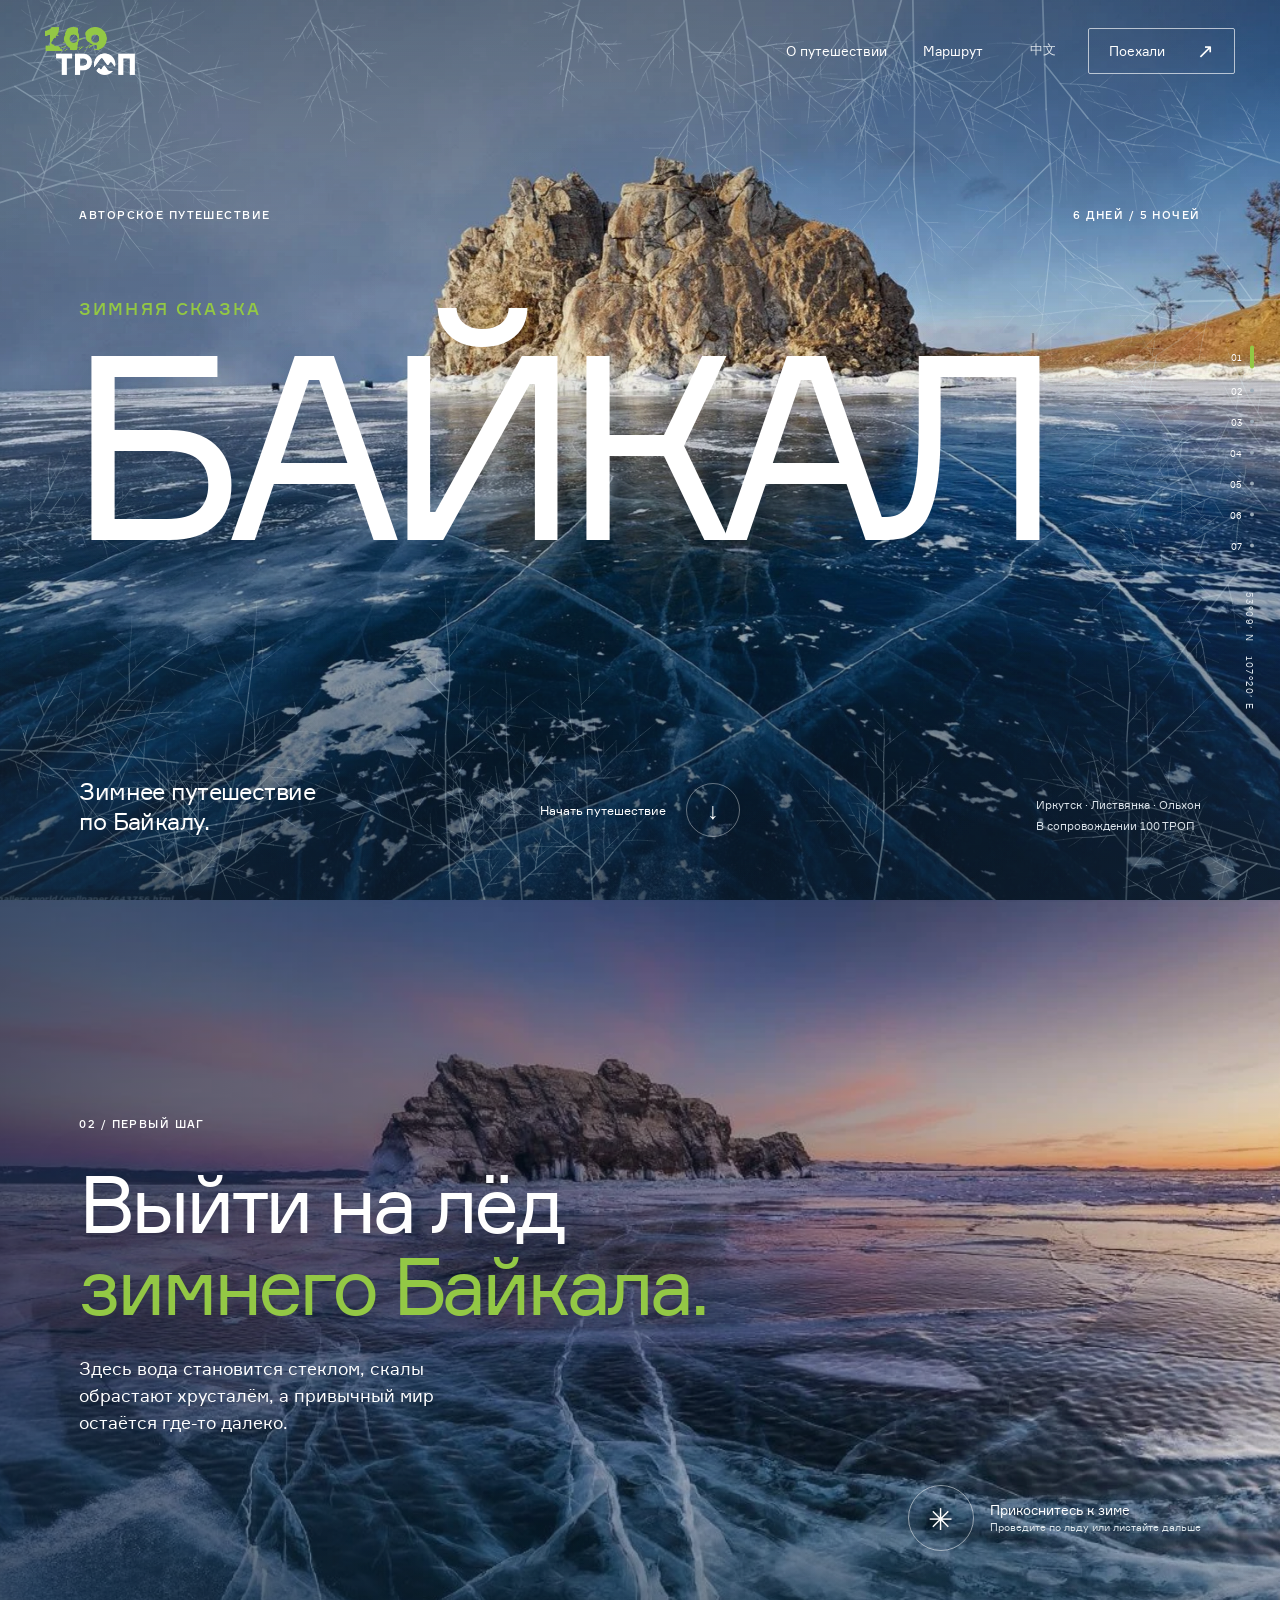
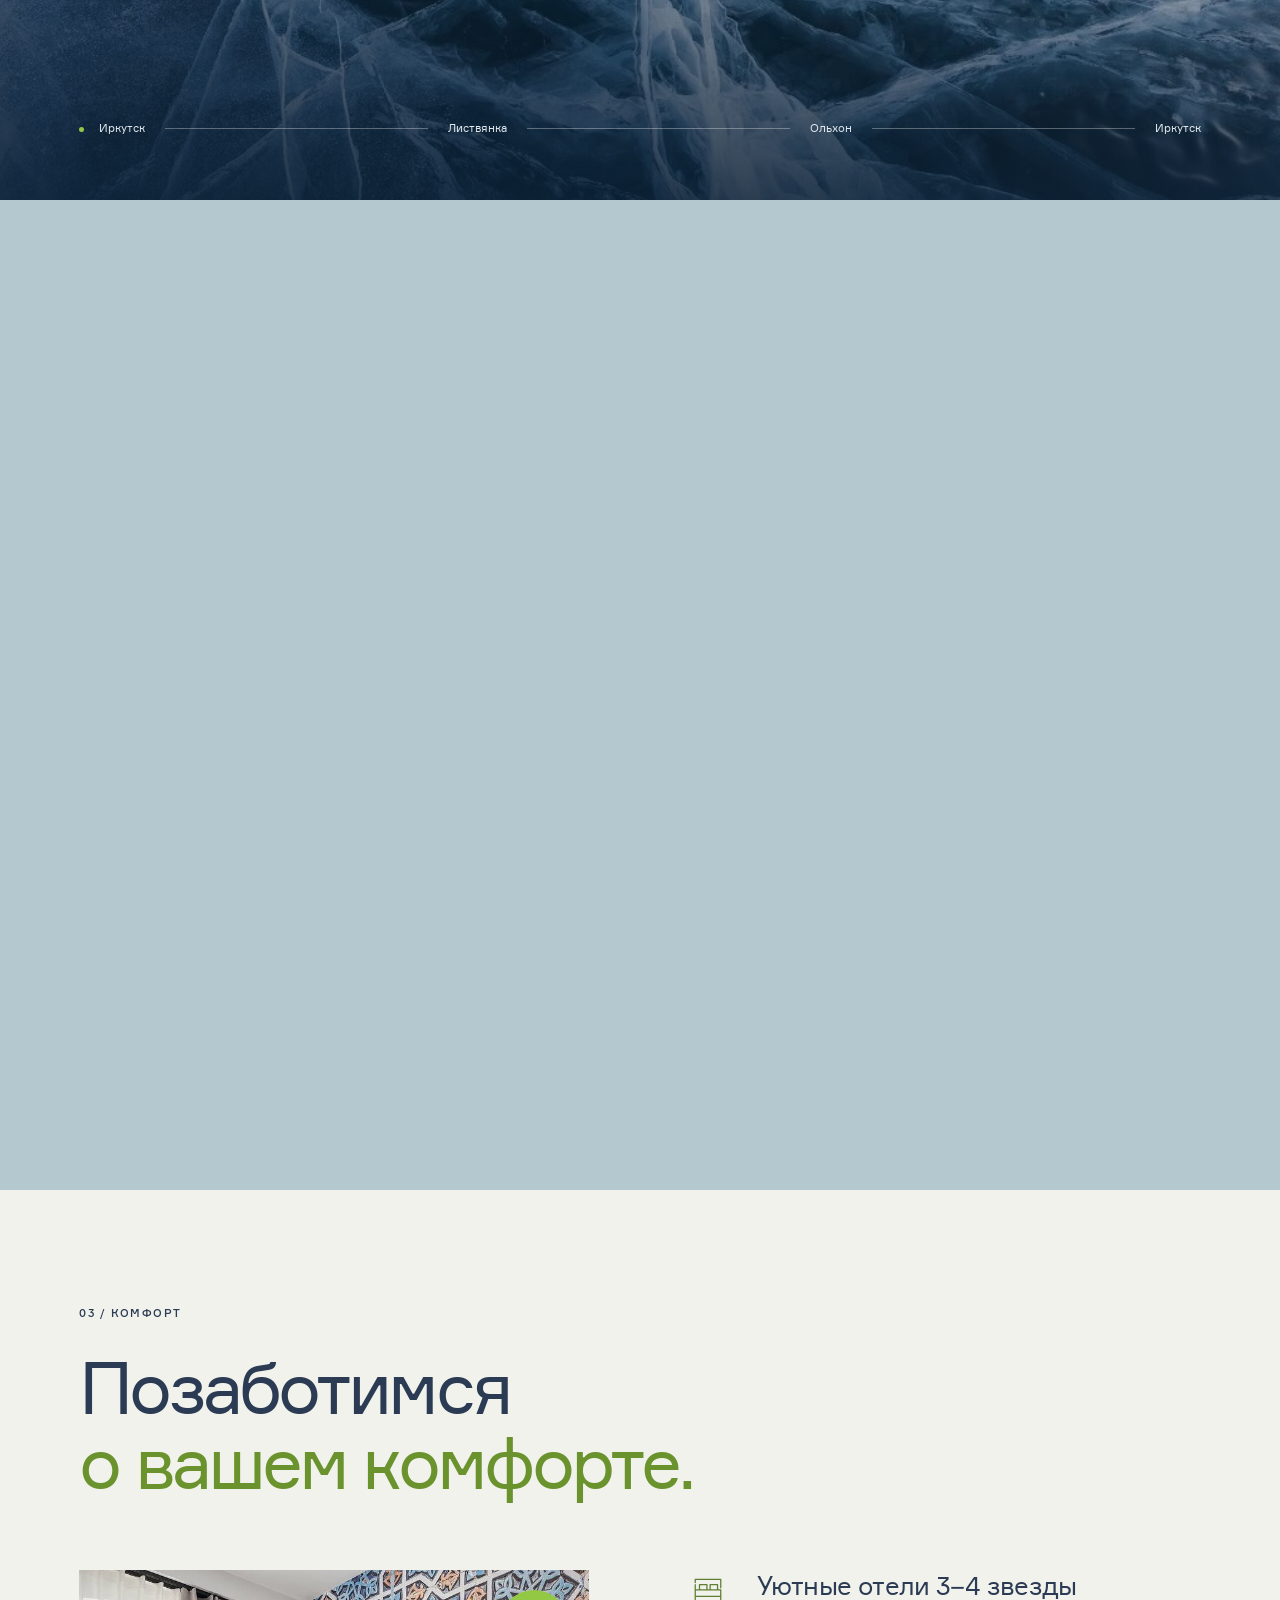
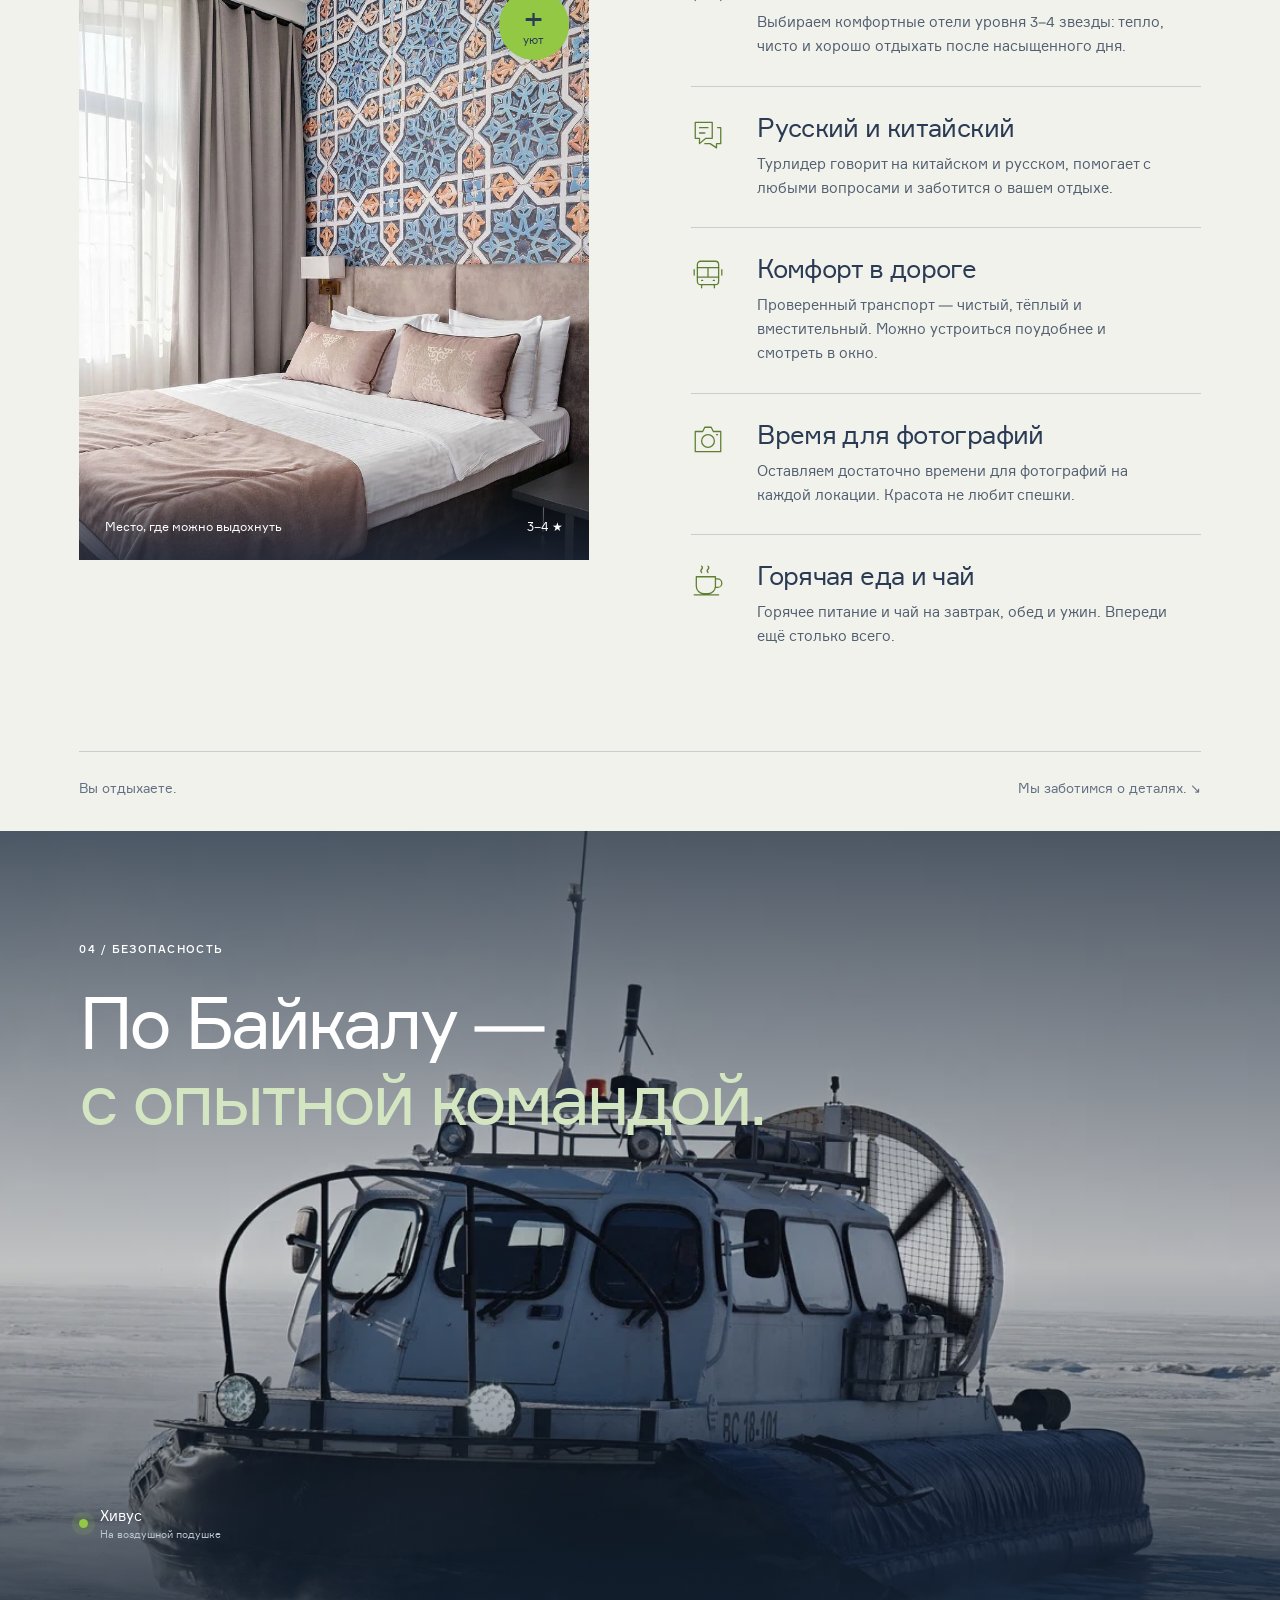
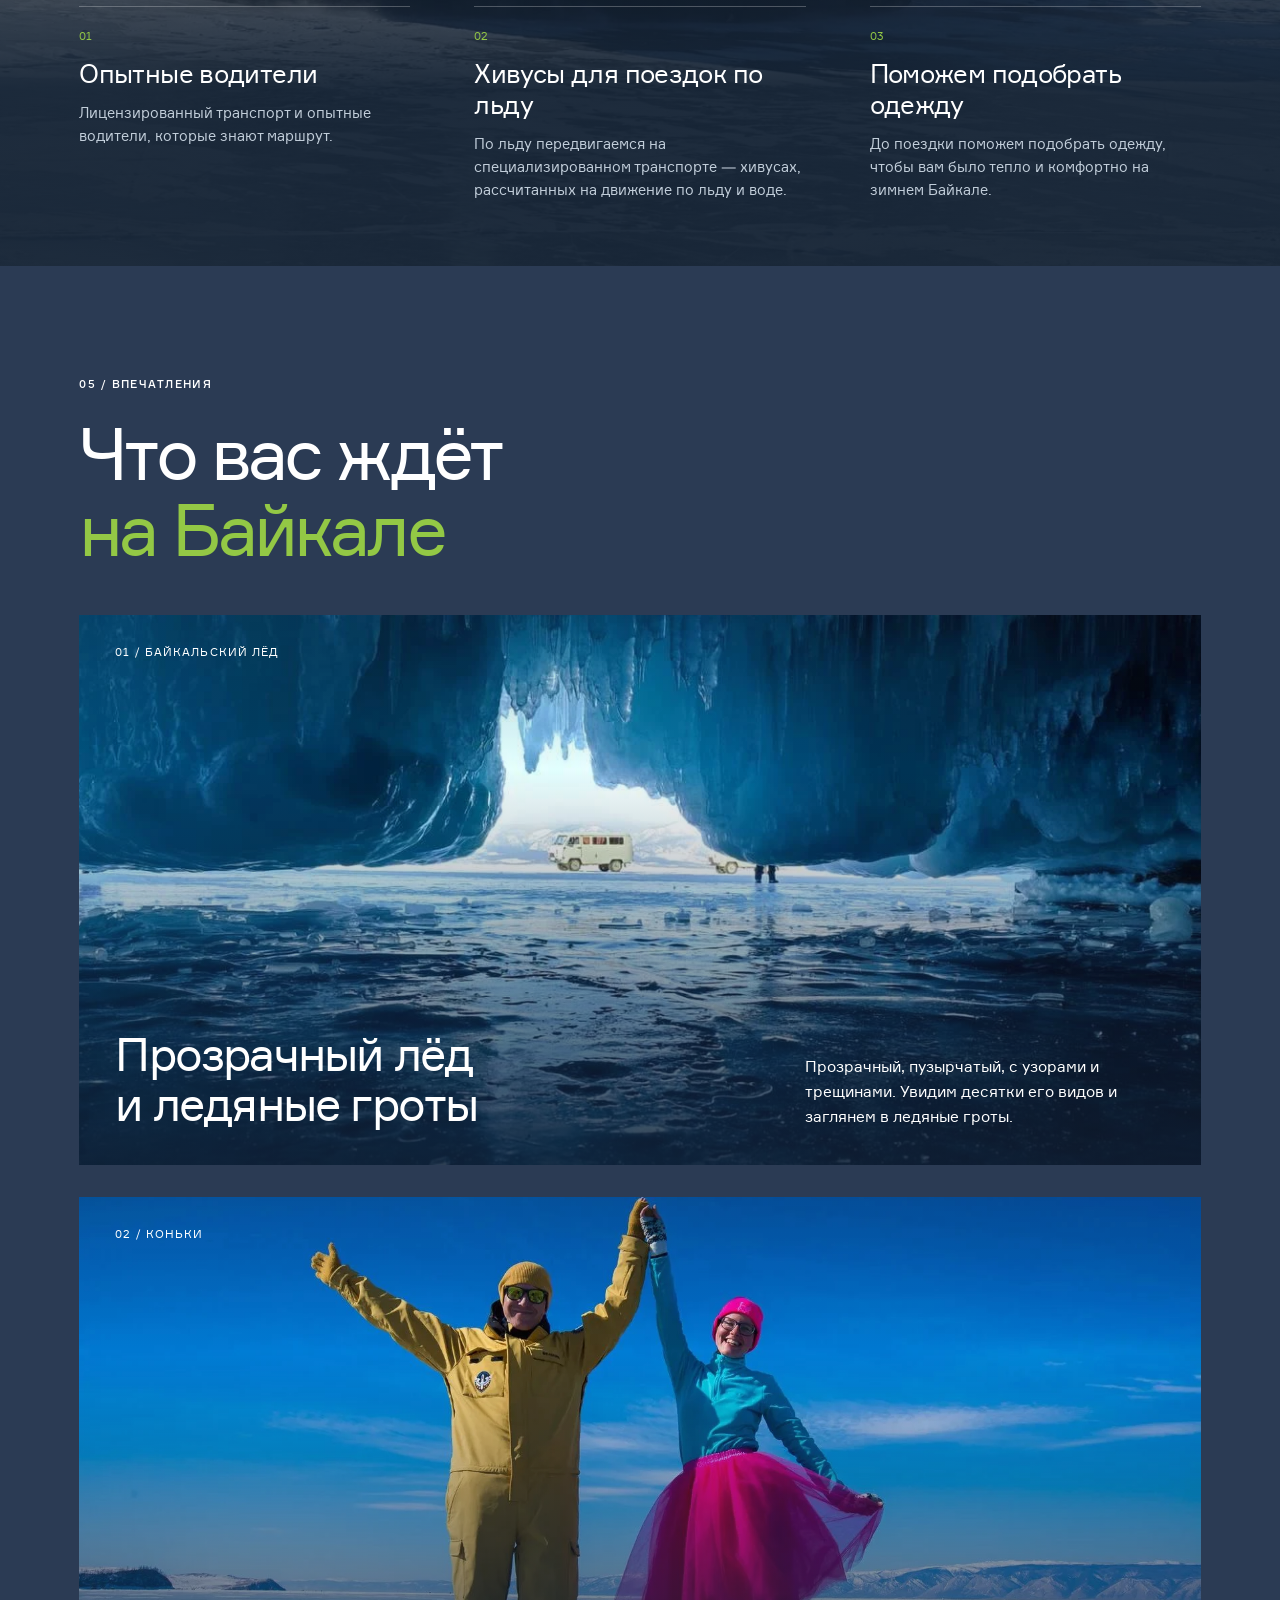
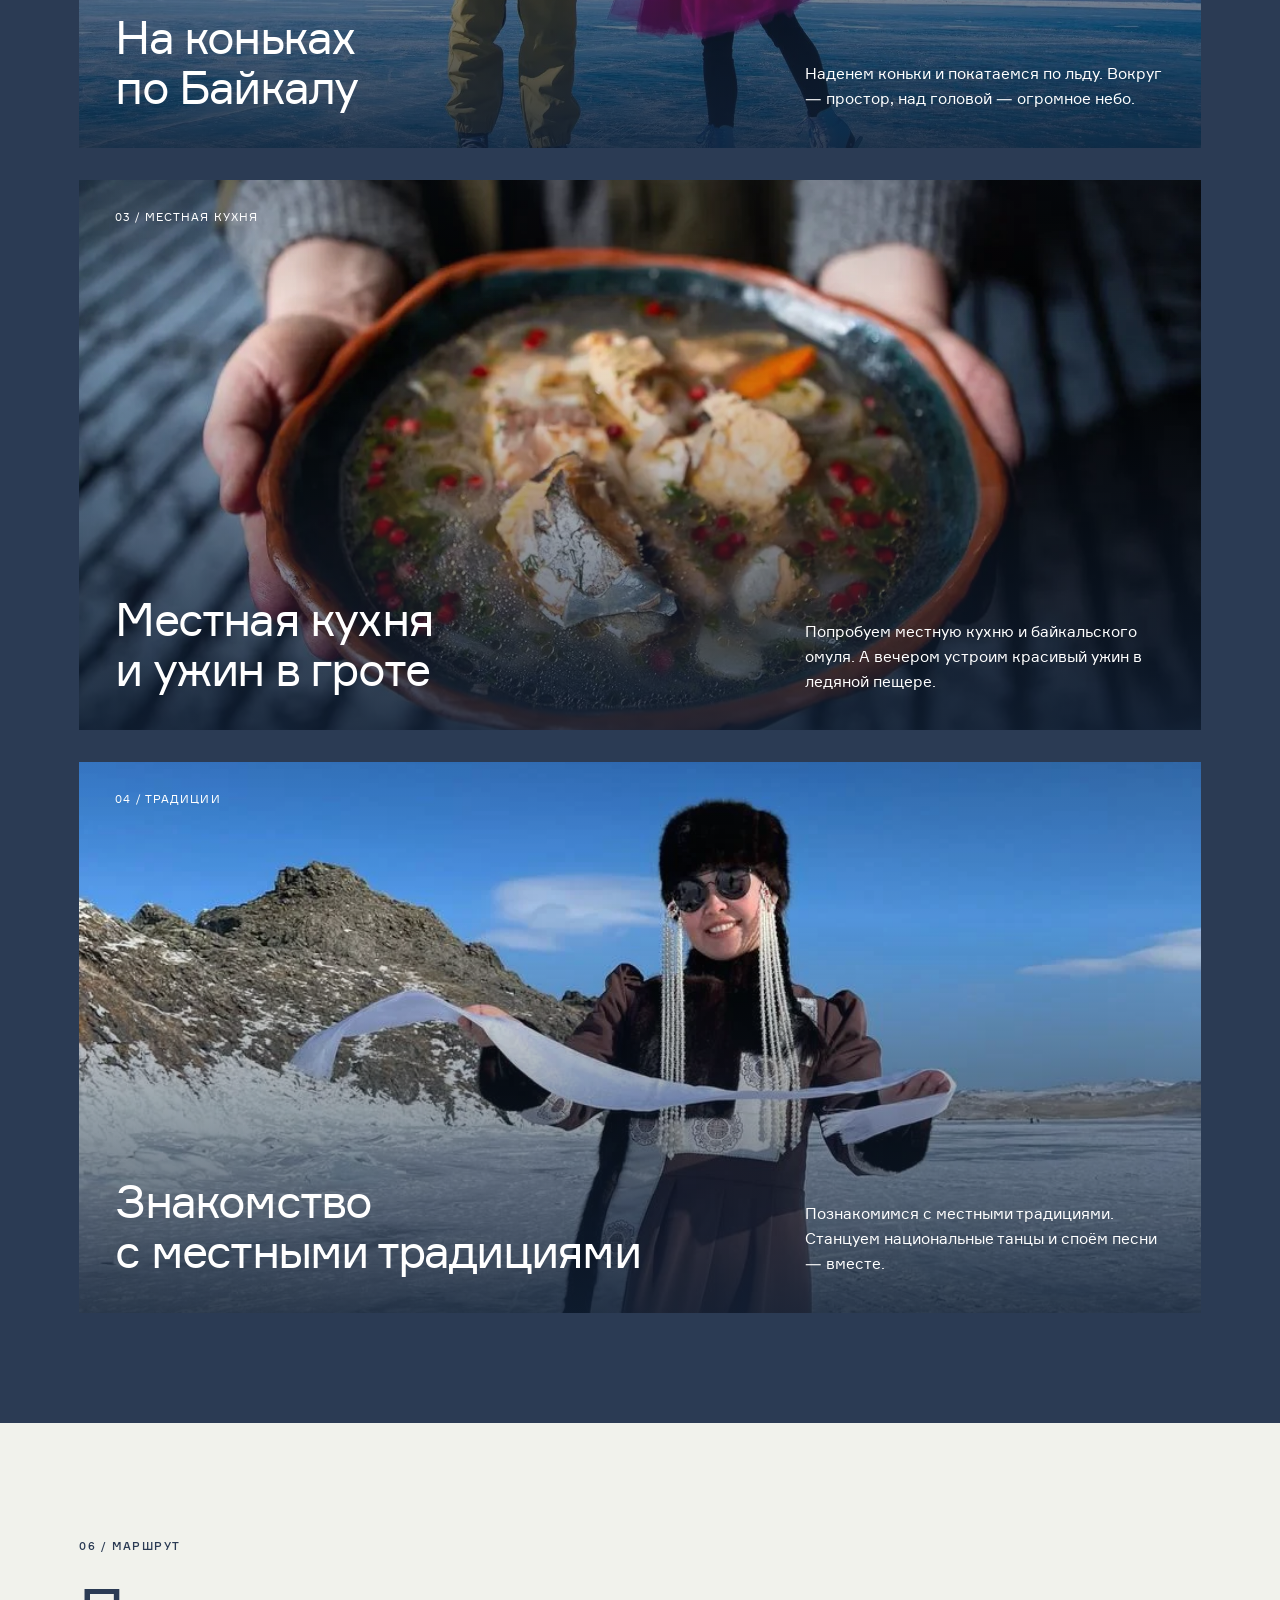
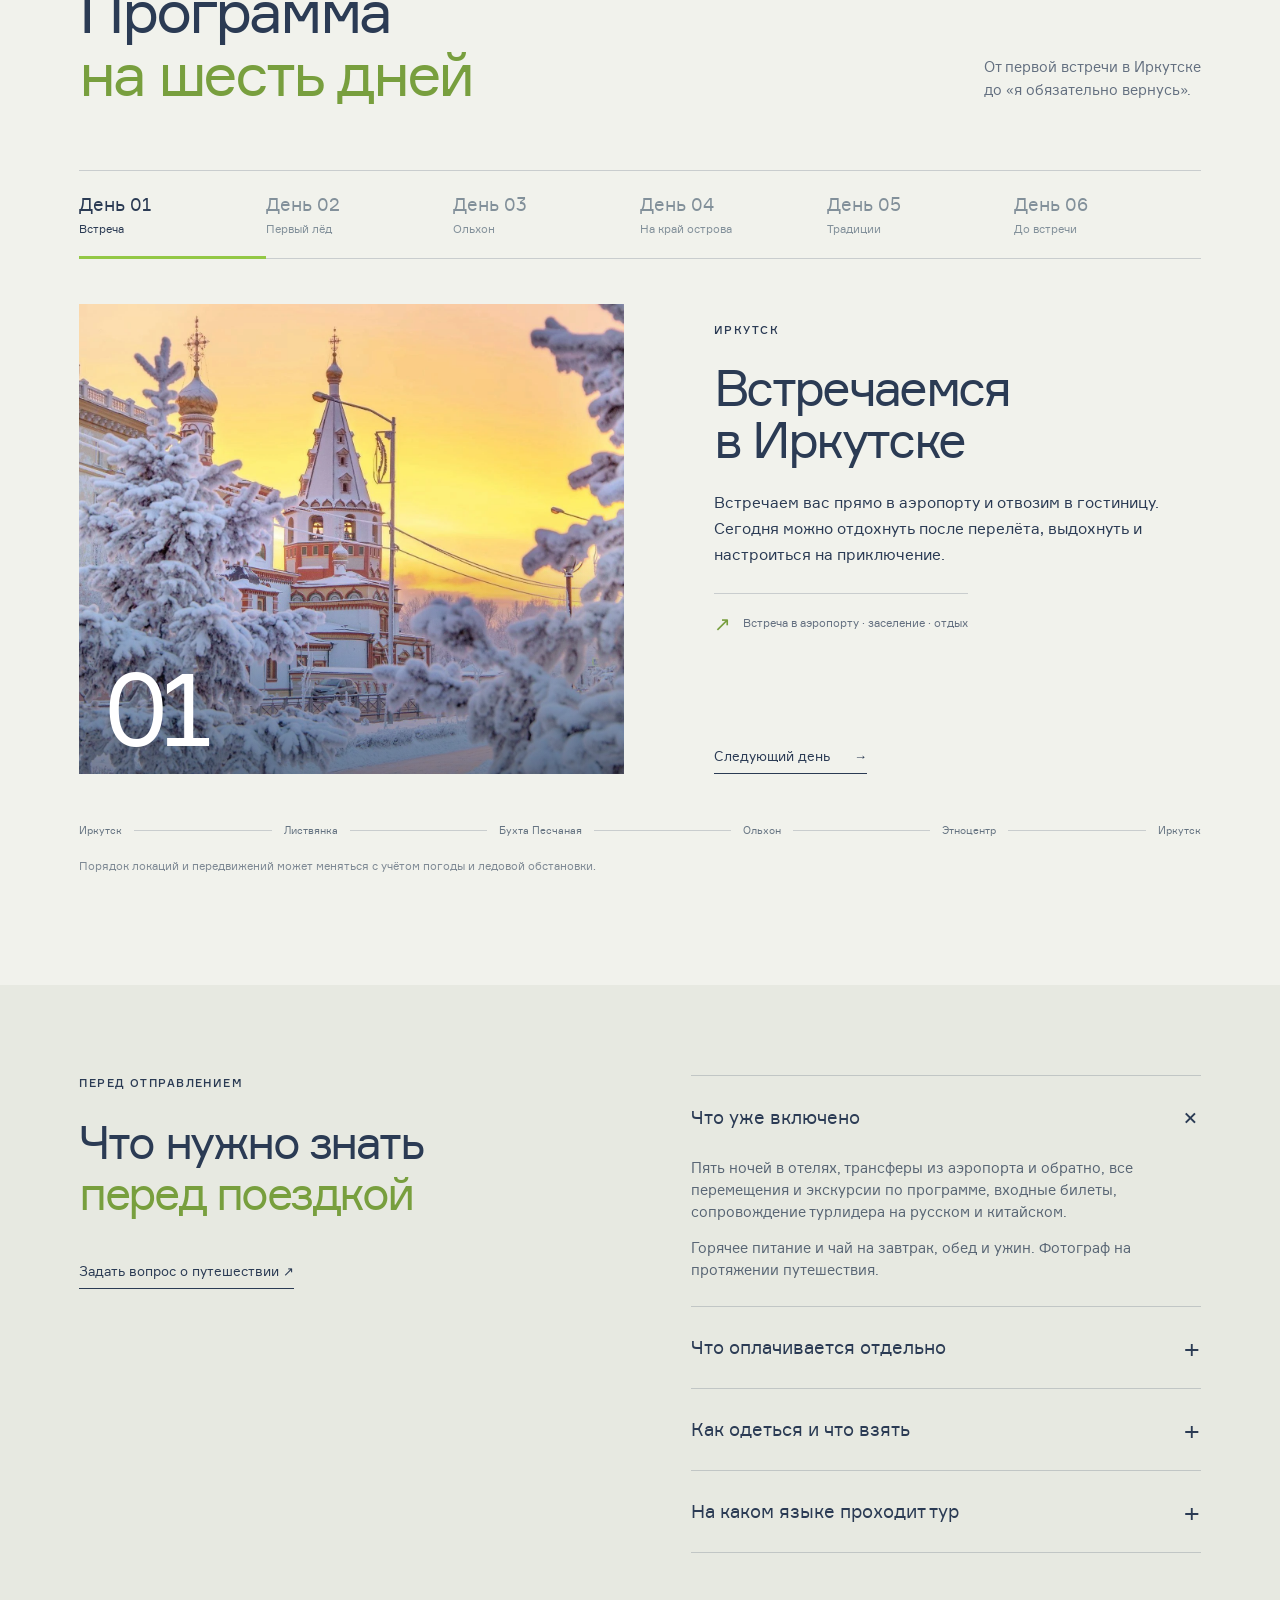
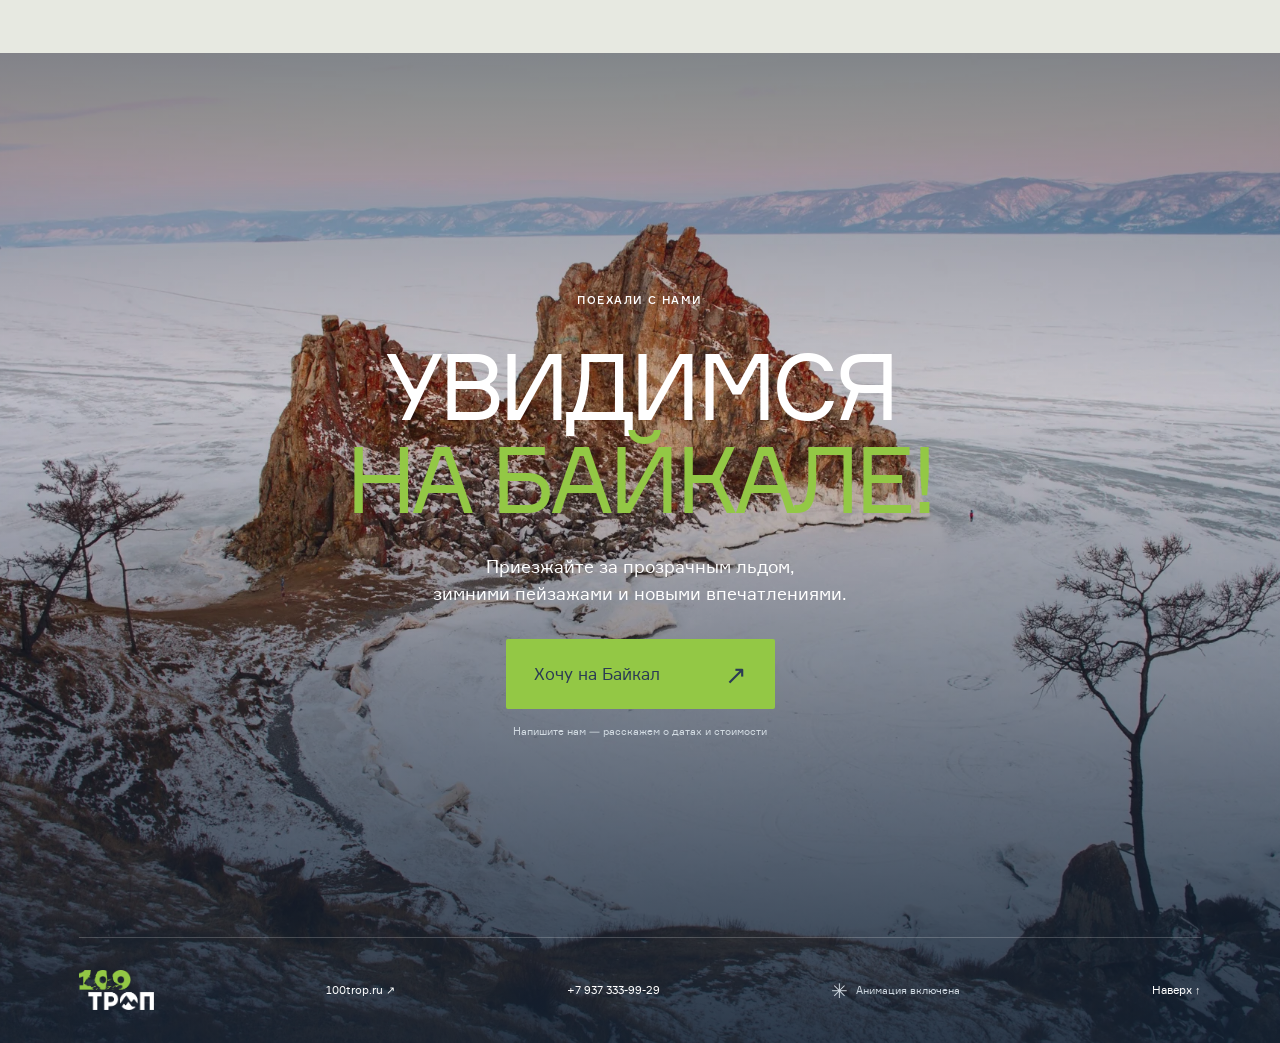
==== commit 1573c4f9: "Китайская версия сайта (zh.html) и переключатель языков RU / 中文 Co-Authored-By: Claude Opus 5.5 <nor" ====
--- a/index.html
+++ b/index.html
@@ -7,6 +7,7 @@
 <meta name="description" content="Шесть дней на зимнем Байкале: прозрачный лёд, Ольхон, хивусы и ужин в ледяной пещере. Комфортные отели и сопровождение на русском и китайском языках.">
 <meta property="og:title" content="Зимнее путешествие на Байкал — 100 ТРОП"><meta property="og:description" content="Шесть дней, которые останутся с вами. Интерактивная история путешествия по зимнему Байкалу.">
 <meta property="og:image" content="assets/hero.webp">
+<link rel="alternate" hreflang="ru" href="index.html"><link rel="alternate" hreflang="zh-CN" href="zh.html">
 <link rel="icon" href="assets/favicon.svg" type="image/svg+xml">
 <link rel="preload" href="assets/formular-regular.woff2" as="font" type="font/woff2" crossorigin>
 <link rel="preload" href="assets/hero.webp" as="image"><link rel="stylesheet" href="style.css">
@@ -18,6 +19,7 @@
 <header class="site-header">
 <a href="#home" class="brand" aria-label="100 ТРОП — в начало"><img src="assets/logo.png" width="702" height="372" alt="100 ТРОП"></a>
 <nav class="top-nav" aria-label="Основная навигация"><a href="#comfort">О путешествии</a><a href="#route">Маршрут</a></nav>
+<a class="lang-switch" href="zh.html" hreflang="zh-CN" lang="zh-CN" aria-label="中文版">中文</a>
 <a class="header-cta" href="#join">Поехали <span aria-hidden="true">↗</span></a>
 </header>
 <aside class="chapter-nav" aria-label="Главы путешествия">
--- a/style.css
+++ b/style.css
@@ -37,3 +37,21 @@
 @media(max-width:1100px){.moment-copy{grid-template-columns:1fr;gap:18px}.moment-copy p{justify-self:start;max-width:480px}.moment h3{font-size:39px}}
 @media(max-width:760px){.feel-heading{margin-bottom:32px}.feel-heading .eyebrow{margin-bottom:20px}.feel-heading h2{font-size:39px}.moments-list{gap:24px}.moment{height:530px}.moment-tag{top:22px;left:22px;font-size:10px}.moment-copy{left:22px;right:22px;bottom:25px;gap:18px}.moment h3{font-size:32px}.moment-copy p{font-size:14px;line-height:1.65}.moment:nth-child(2)>img{object-position:54% center}.moment:nth-child(3)>img{object-position:43% center}}
 @media(max-width:370px){.moment{height:520px}.moment h3{font-size:28px}.moment-copy p{font-size:13px}.moment-copy{left:18px;right:18px}.moment-tag{left:18px}}
+
+/* Language switch (RU / 中文) */
+.lang-switch{font-size:13px;padding:8px 2px;color:#dbe3ea;border-bottom:1px solid transparent;transition:color .25s,border-color .25s;flex-shrink:0}
+.lang-switch:hover{color:var(--lime);border-bottom-color:var(--lime)}
+.top-nav{margin-right:15px}
+@media(max-width:760px){.lang-switch{margin-left:auto;font-size:12px}}
+
+/* Chinese version: CJK font fallbacks, no negative tracking, larger tiny labels */
+html[lang|="zh"] body{font-family:Formular,"PingFang SC","Hiragino Sans GB","Noto Sans SC","Noto Sans CJK SC","Source Han Sans SC","Microsoft YaHei",sans-serif}
+html[lang|="zh"] h1,html[lang|="zh"] h2,html[lang|="zh"] h3,html[lang|="zh"] .finale h2,html[lang|="zh"] .moment h3,html[lang|="zh"] .feature h3,html[lang|="zh"] .safety-points h3{letter-spacing:.01em}
+html[lang|="zh"] .hero h1{letter-spacing:.04em;margin-left:0;font-size:clamp(90px,17vw,300px);line-height:1}
+html[lang|="zh"] h2{line-height:1.22}
+html[lang|="zh"] .moment h3,html[lang|="zh"] .day-description h3{line-height:1.3}
+html[lang|="zh"] p,html[lang|="zh"] .accordion-content{line-height:1.8}
+html[lang|="zh"] .eyebrow{letter-spacing:.18em;font-size:12px}
+html[lang|="zh"] .hero-note,html[lang|="zh"] .day-note,html[lang|="zh"] .route-note,html[lang|="zh"] .route-line,html[lang|="zh"] .cta-note,html[lang|="zh"] .discovery-footer,html[lang|="zh"] footer{font-size:12px}
+html[lang|="zh"] .ice-hint small,html[lang|="zh"] .hovercraft-label small,html[lang|="zh"] footer button{font-size:11px}
+@media(max-width:760px){html[lang|="zh"] .hero h1{font-size:18vw}html[lang|="zh"] .eyebrow{font-size:11px}html[lang|="zh"] .discovery-footer,html[lang|="zh"] .route-line,html[lang|="zh"] .cta-note,html[lang|="zh"] footer button{font-size:10px}html[lang|="zh"] h2{font-size:34px}html[lang|="zh"] .discovery-content h2,html[lang|="zh"] .safety-content h2{font-size:34px}}
